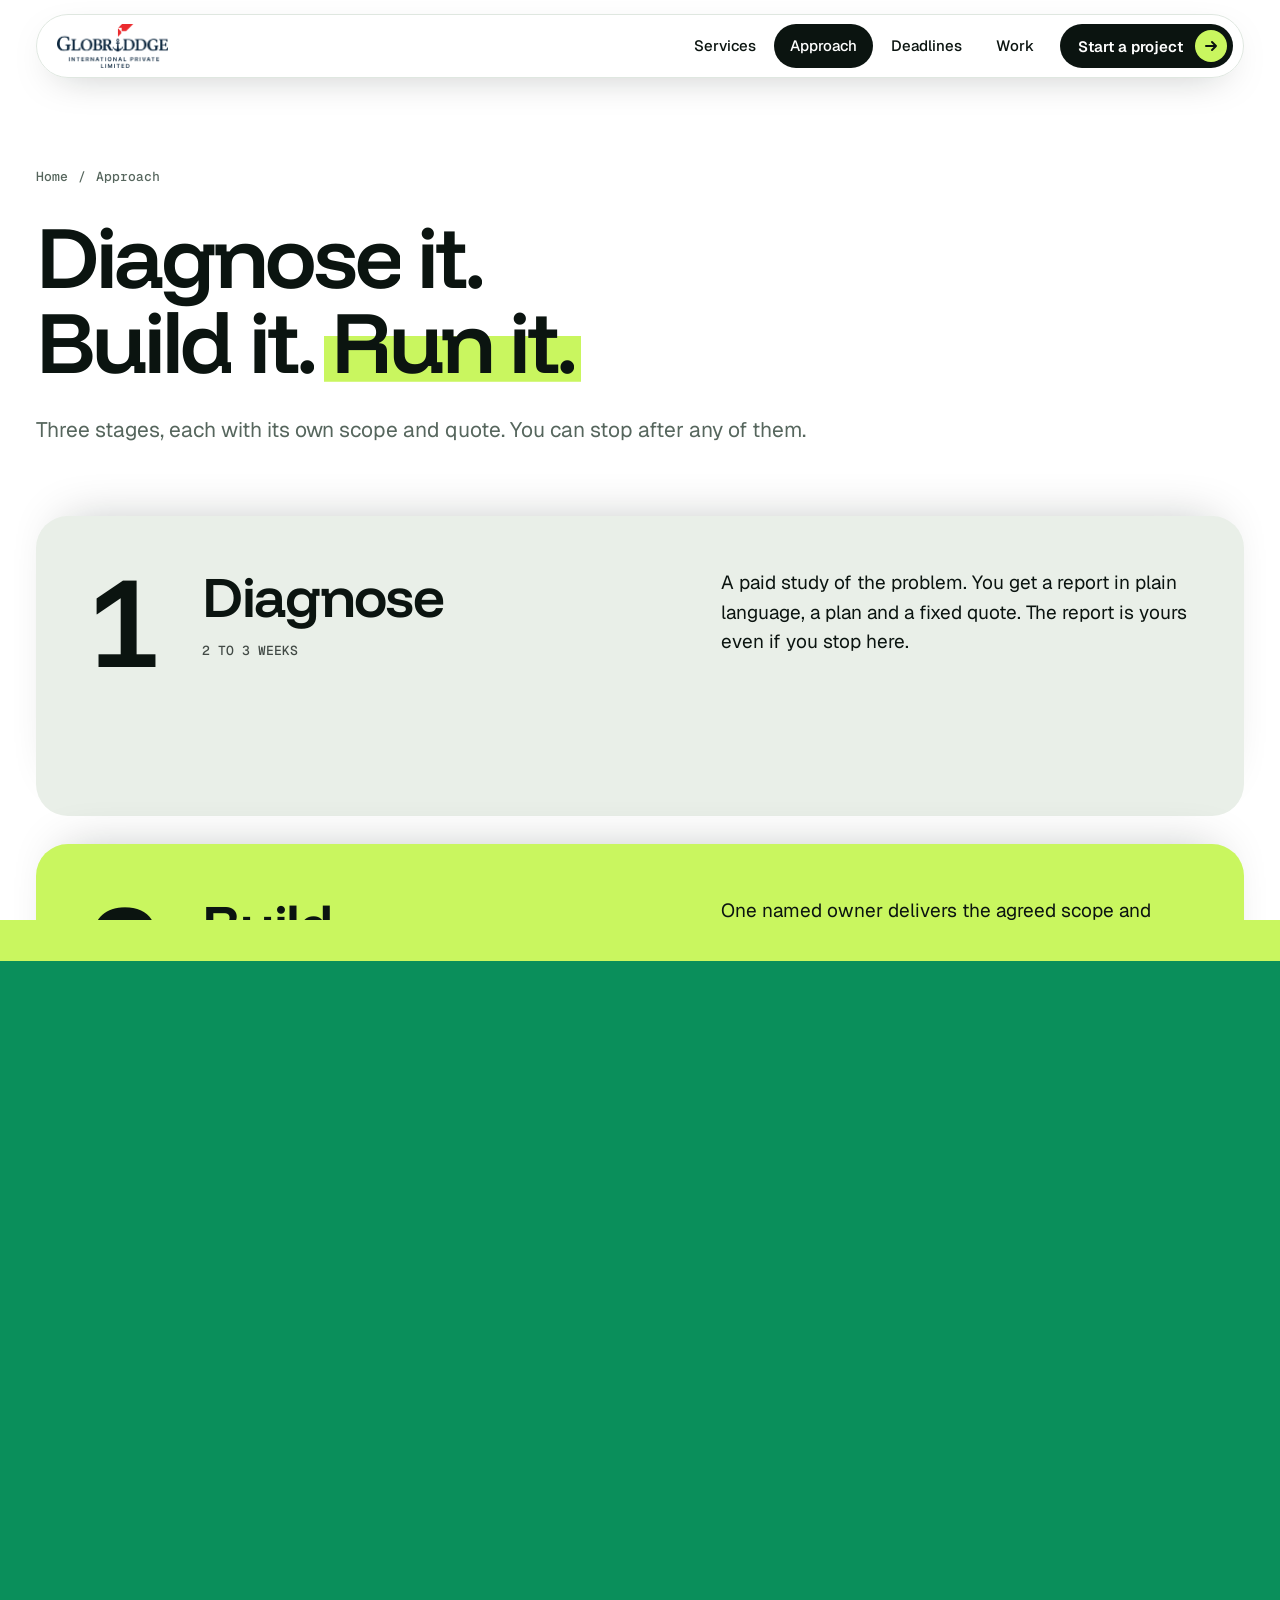
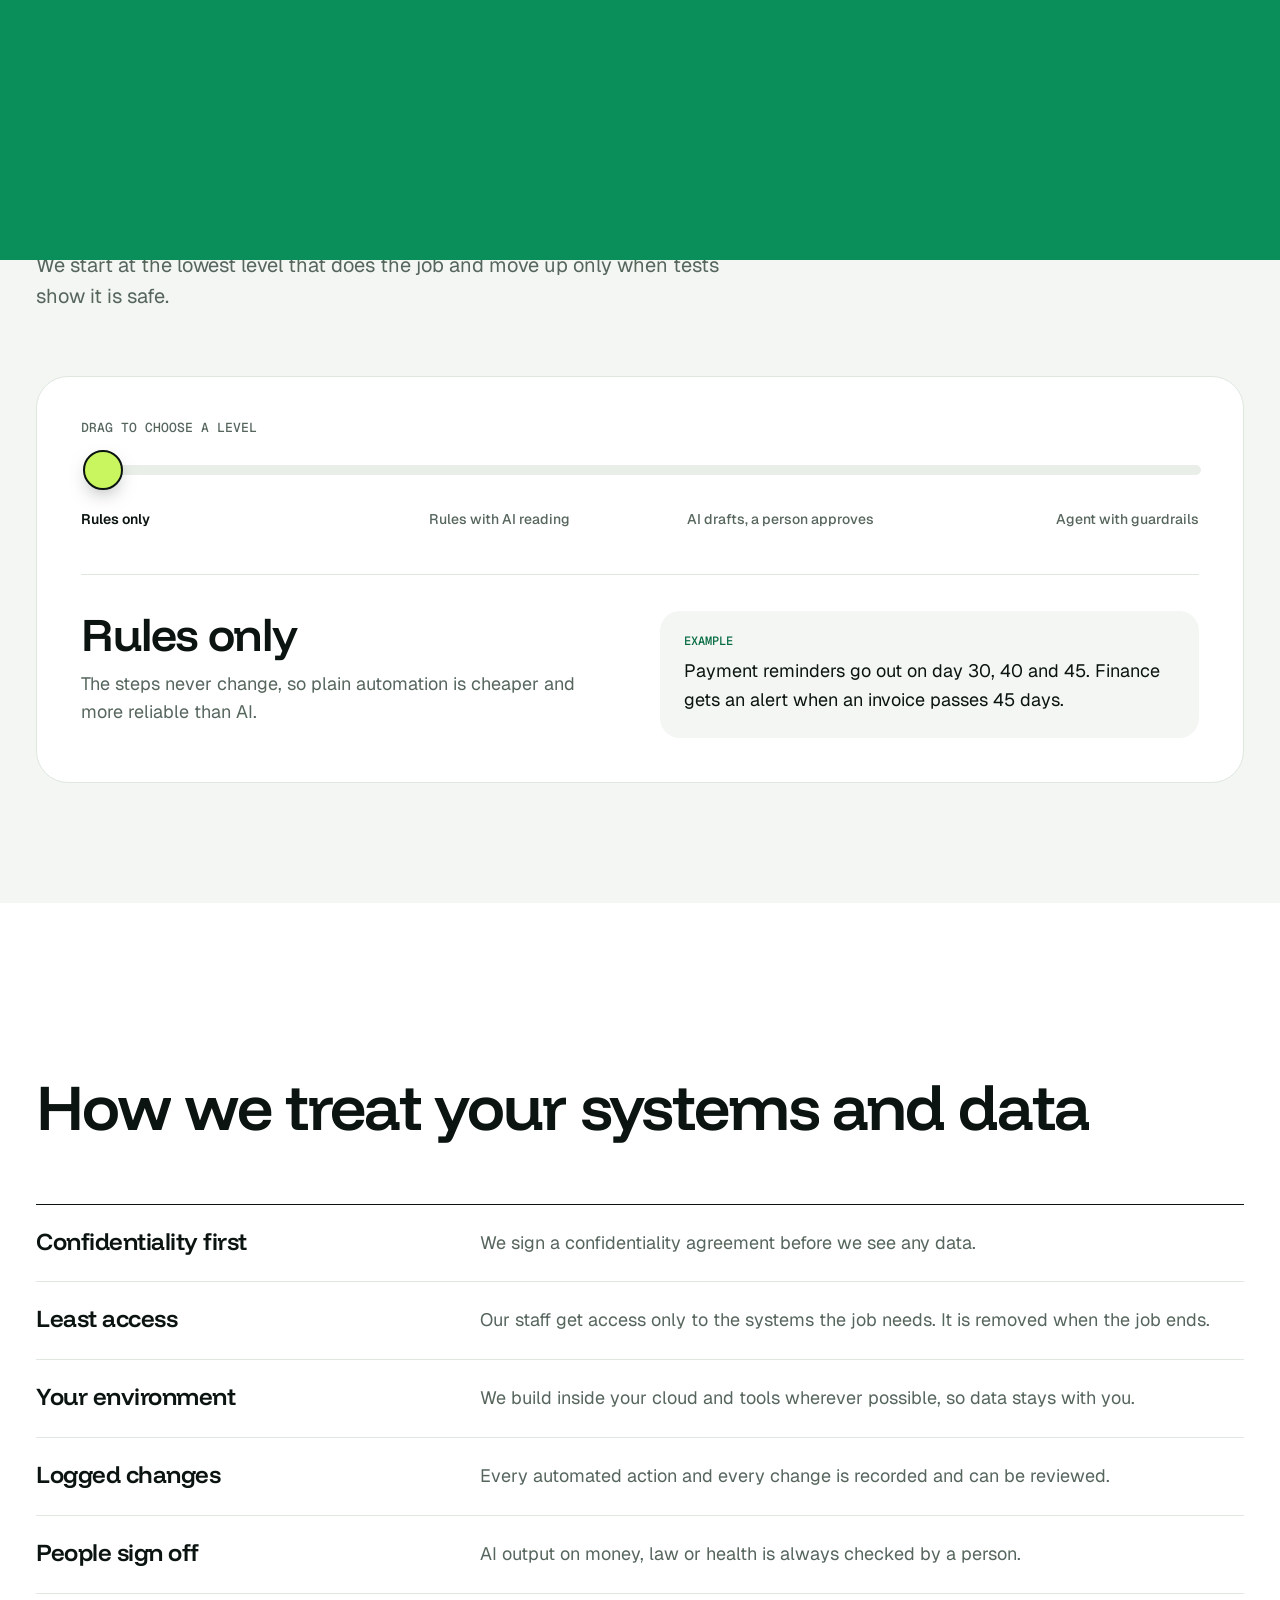
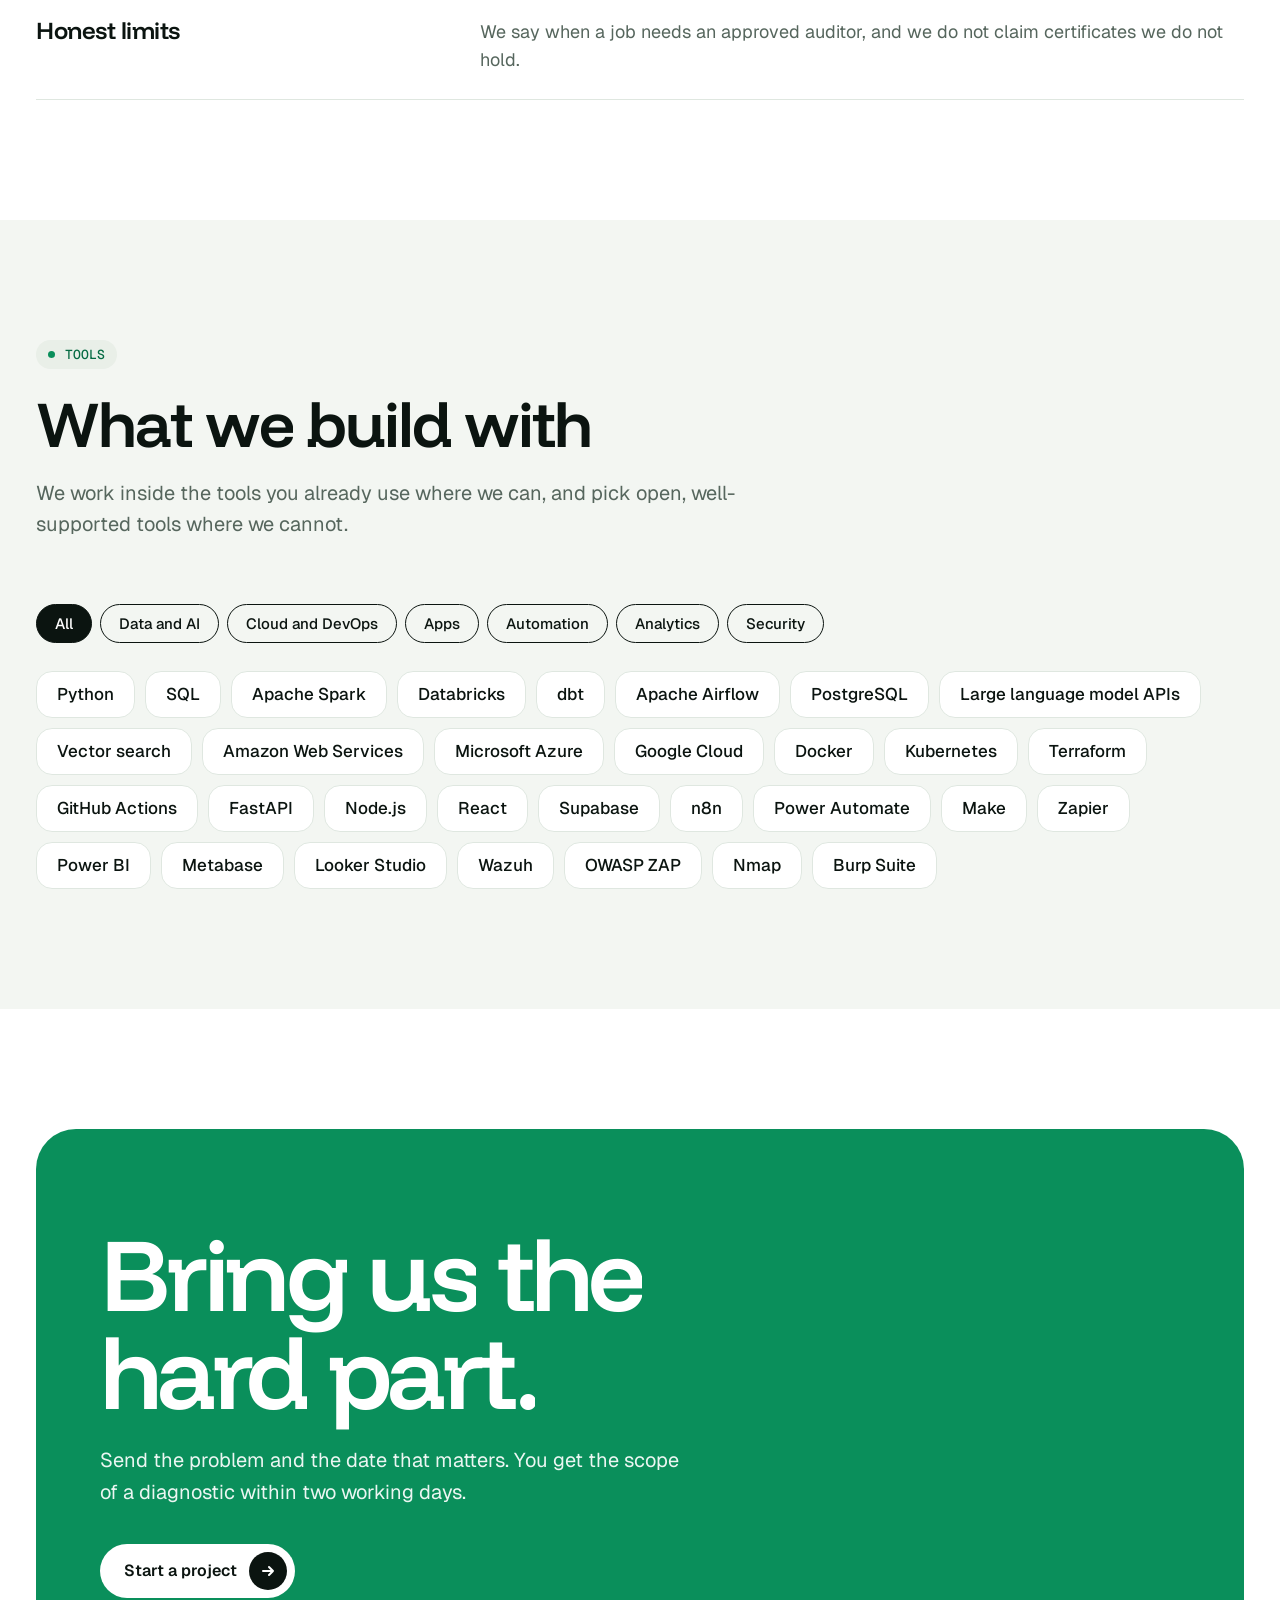
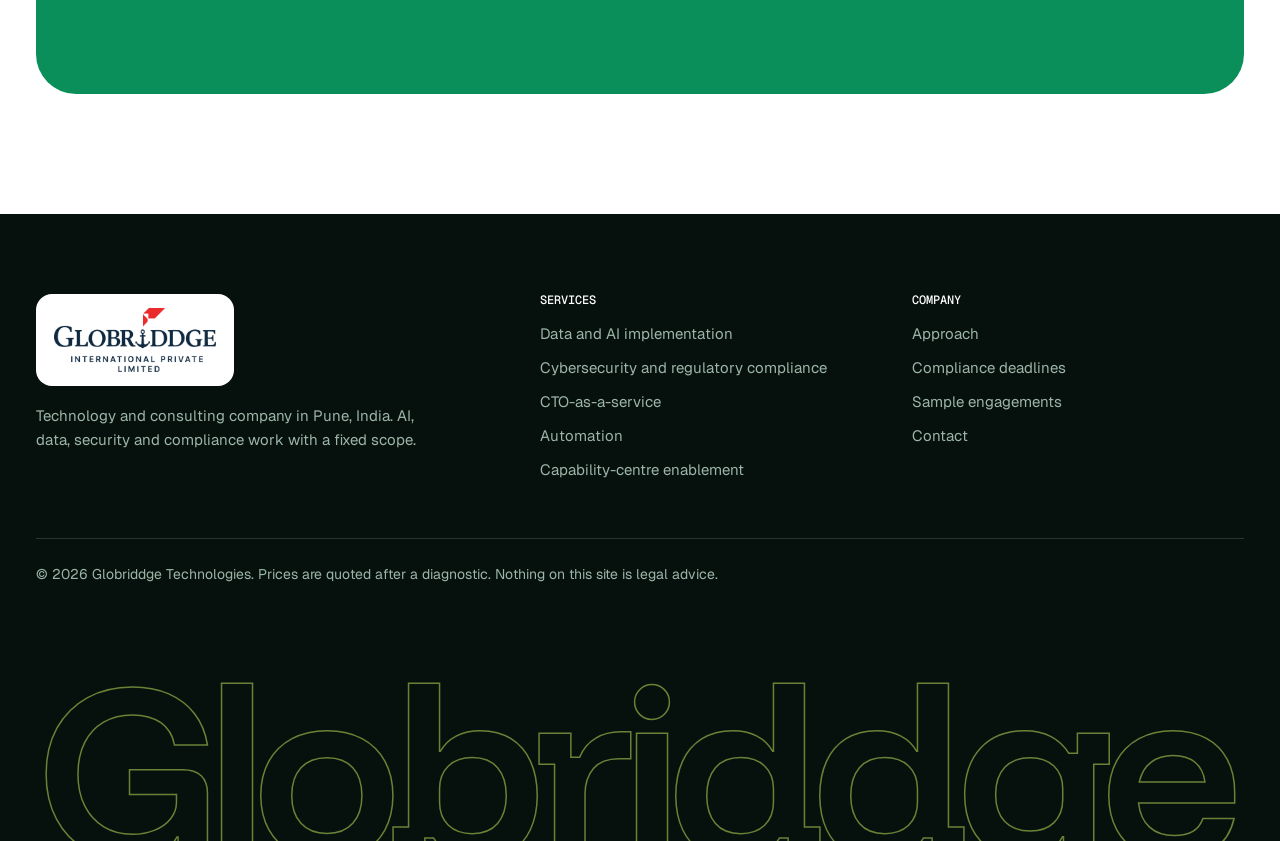
==== approach.html @ 0684bd6a "Add Globriddge website for GitHub Pages Co-Authored-By: Claude Fable 5.2 <noreply@anthropic.com> Cla" ====
<!doctype html>
<html lang="en-IN">
<head>
<meta charset="utf-8">
<meta name="viewport" content="width=device-width, initial-scale=1, viewport-fit=cover">
<title>How We Work: Diagnose, Build, Run | Globriddge</title>
<meta name="description" content="How Globriddge Technologies delivers: a paid diagnostic, a fixed-scope build and monthly running, with the right level of AI and clear rules for handling your data.">
<meta name="robots" content="index, follow, max-image-preview:large">
<link rel="canonical" href="https://globparth.github.io/glob_website/approach.html">
<meta name="theme-color" content="#FFFFFF">
<meta name="geo.region" content="IN-MH">
<meta name="geo.placename" content="Pune">
<meta property="og:type" content="website">
<meta property="og:site_name" content="Globriddge Technologies">
<meta property="og:locale" content="en_IN">
<meta property="og:title" content="How We Work: Diagnose, Build, Run | Globriddge">
<meta property="og:description" content="How Globriddge Technologies delivers: a paid diagnostic, a fixed-scope build and monthly running, with the right level of AI and clear rules for handling your data.">
<meta property="og:url" content="https://globparth.github.io/glob_website/approach.html">
<meta property="og:image" content="https://globparth.github.io/glob_website/og-image.png">
<meta property="og:image:width" content="1200">
<meta property="og:image:height" content="630">
<meta name="twitter:card" content="summary_large_image">
<meta name="twitter:title" content="How We Work: Diagnose, Build, Run | Globriddge">
<meta name="twitter:description" content="How Globriddge Technologies delivers: a paid diagnostic, a fixed-scope build and monthly running, with the right level of AI and clear rules for handling your data.">
<meta name="twitter:image" content="https://globparth.github.io/glob_website/og-image.png">
<link rel="icon" href="favicon.svg" type="image/svg+xml">
<link rel="icon" href="data:image/svg+xml,%3Csvg xmlns='http://www.w3.org/2000/svg' viewBox='0 0 40 40'%3E%3Crect width='40' height='40' rx='12' fill='%230B1410'/%3E%3Cpath d='M6 29 14 17 20 24 27 11 34 29' fill='none' stroke='%23C9F65F' stroke-width='3.2' stroke-linecap='round' stroke-linejoin='round'/%3E%3C/svg%3E">
<link rel="apple-touch-icon" href="logo.png">
<link rel="preconnect" href="https://fonts.googleapis.com">
<link rel="preconnect" href="https://fonts.gstatic.com" crossorigin>
<link rel="stylesheet" href="https://fonts.googleapis.com/css2?family=Funnel+Display:wght@400;500;600;700&family=Geist:wght@400;500;600&family=Geist+Mono:wght@500;600&display=swap">
<link rel="stylesheet" href="style.css">
<script>try{if(sessionStorage.getItem("gbT"))document.documentElement.className="arriving pre"}catch(e){}</script>
<script type="application/ld+json">{"@context": "https://schema.org", "@graph": [{"@type": ["ProfessionalService", "Organization"], "@id": "https://globparth.github.io/glob_website/#organization", "name": "Globriddge Technologies", "url": "https://globparth.github.io/glob_website/", "logo": {"@type": "ImageObject", "url": "https://globparth.github.io/glob_website/logo.png", "width": 512, "height": 512}, "image": "https://globparth.github.io/glob_website/og-image.png", "description": "Globriddge Technologies turns deadlines and backlogs into finished AI, data and security systems for mid-sized companies, regulated Indian institutions and global firms building in India.", "address": {"@type": "PostalAddress", "addressLocality": "Pune", "addressRegion": "Maharashtra", "addressCountry": "IN"}, "geo": {"@type": "GeoCoordinates", "latitude": 18.52, "longitude": 73.86}, "areaServed": [{"@type": "Country", "name": "India"}, {"@type": "Place", "name": "Worldwide"}], "hasOfferCatalog": {"@type": "OfferCatalog", "name": "Services", "itemListElement": [{"@type": "Offer", "itemOffered": {"@type": "Service", "name": "Data and AI implementation", "description": "AI assistants, data pipelines and dashboards taken from pilot to production, with tests that check every answer. Technology consulting from Pune, India.", "url": "https://globparth.github.io/glob_website/data-ai-implementation.html"}}, {"@type": "Offer", "itemOffered": {"@type": "Service", "name": "Cybersecurity and regulatory compliance", "description": "Readiness for India’s DPDP Rules, RBI cyber directions for urban co-operative banks and the SEBI cyber framework: gap reports, evidence packs and managed compliance.", "url": "https://globparth.github.io/glob_website/cybersecurity-compliance.html"}}, {"@type": "Offer", "itemOffered": {"@type": "Service", "name": "CTO-as-a-service", "description": "A senior technology leader by the month: architecture reviews, vendor and hiring decisions, cost control and technical due diligence for investors.", "url": "https://globparth.github.io/glob_website/cto-as-a-service.html"}}, {"@type": "Offer", "itemOffered": {"@type": "Service", "name": "Automation", "description": "Document, workflow and back-office automation with human approval steps. We measure hours before we start, so the saving is a number and not a guess.", "url": "https://globparth.github.io/glob_website/business-automation.html"}}, {"@type": "Offer", "itemOffered": {"@type": "Service", "name": "Capability-centre enablement", "description": "Set-up support, engineering pods and onboarding for companies building a Global Capability Centre (GCC) in India: cloud, security baseline and hiring.", "url": "https://globparth.github.io/glob_website/capability-centre-enablement.html"}}]}}, {"@type": "WebSite", "@id": "https://globparth.github.io/glob_website/#website", "url": "https://globparth.github.io/glob_website/", "name": "Globriddge Technologies", "publisher": {"@id": "https://globparth.github.io/glob_website/#organization"}, "inLanguage": "en-IN"}]}</script>
</head>
<body>
<a class="skip" href="#main">Skip to content</a><div class="curtain" aria-hidden="true"></div><header class="nav" id="nav"><div class="wrap"><div class="pill"><a class="logo" href="index.html" aria-label="Globriddge, home"><img src="brand-logo.png" alt="Globriddge International Private Limited" width="904" height="357"></a><button class="burger" id="burger" aria-expanded="false" aria-controls="menu" aria-label="Open menu"><svg viewBox="0 0 24 24" fill="none" stroke="currentColor" stroke-width="2" stroke-linecap="round"><path d="M4 8h16M4 16h16"/></svg></button><nav class="menu" id="menu" aria-label="Main"><a href="services.html">Services</a><a href="approach.html" aria-current="page">Approach</a><a href="deadlines.html">Deadlines</a><a href="work.html">Work</a><a class="btn " href="contact.html">Start a project<i><svg viewBox="0 0 16 16" fill="none" stroke="currentColor" stroke-width="2" stroke-linecap="round" stroke-linejoin="round" aria-hidden="true"><path d="M3 8h10M9 4l4 4-4 4"/></svg></i></a></nav></div></div></header><main id="main"><section class="phero"><div class="wrap"><nav class="crumb" aria-label="Breadcrumb"><a href="index.html">Home</a><span>/</span><span>Approach</span></nav><h1 data-words>Diagnose it. Build it. <span class="hl">Run it.</span></h1><p class="lede">Three stages, each with its own scope and quote. You can stop after any of them.</p></div></section><section class="sec" style="padding-top:0"><div class="wrap"><div class="stack">
<article class="scard" style="--i:0"><div class="n">1</div><div><h3>Diagnose</h3><span class="t">2 TO 3 WEEKS</span></div><p>A paid study of the problem. You get a report in plain language, a plan and a fixed quote. The report is yours even if you stop here.</p></article>
<article class="scard" style="--i:1"><div class="n">2</div><div><h3>Build</h3><span class="t">6 TO 12 WEEKS</span></div><p>One named owner delivers the agreed scope and sends a progress note every week. Any change is quoted before work starts.</p></article>
<article class="scard" style="--i:2"><div class="n">3</div><div><h3>Run</h3><span class="t">EVERY MONTH</span></div><p>We keep the system healthy, fix what breaks and report results each month, so the work does not decay after launch.</p></article></div></div></section><section class="sec soft"><div class="wrap"><div class="head"><span class="eye">THE RIGHT LEVEL</span><h2 class="h2" data-words>How much AI does the job need?</h2><p class="lede">We start at the lowest level that does the job and move up only when tests show it is safe.</p></div><div class="slider"><label for="lv" style="display:block;margin-bottom:22px">DRAG TO CHOOSE A LEVEL</label><input type="range" id="lv" min="0" max="3" step="1" value="0">
<div class="marks" id="marks"><button type="button">Rules only</button><button type="button">Rules with AI reading</button><button type="button">AI drafts, a person approves</button><button type="button">Agent with guardrails</button></div>
<div class="lvout" aria-live="polite"><div id="lv-a"><h3 id="lv-h">Rules only</h3><p id="lv-p">The steps never change, so plain automation is cheaper and more reliable than AI.</p></div><div class="ex" id="lv-b"><span class="lab">EXAMPLE</span><p id="lv-e">Payment reminders go out on day 30, 40 and 45. Finance gets an alert when an invoice passes 45 days.</p></div></div></div></div></section><section class="sec"><div class="wrap"><div class="head"><span class="eye">TRUST</span><h2 class="h2" data-words>How we treat your systems and data</h2></div><div class="tbl"><div class="tr2"><h3>Confidentiality first</h3><p>We sign a confidentiality agreement before we see any data.</p></div><div class="tr2"><h3>Least access</h3><p>Our staff get access only to the systems the job needs. It is removed when the job ends.</p></div><div class="tr2"><h3>Your environment</h3><p>We build inside your cloud and tools wherever possible, so data stays with you.</p></div><div class="tr2"><h3>Logged changes</h3><p>Every automated action and every change is recorded and can be reviewed.</p></div><div class="tr2"><h3>People sign off</h3><p>AI output on money, law or health is always checked by a person.</p></div><div class="tr2"><h3>Honest limits</h3><p>We say when a job needs an approved auditor, and we do not claim certificates we do not hold.</p></div></div></div></section><section class="sec soft"><div class="wrap"><div class="head"><span class="eye">TOOLS</span><h2 class="h2" data-words>What we build with</h2><p class="lede">We work inside the tools you already use where we can, and pick open, well-supported tools where we cannot.</p></div><div class="filters" id="filters"><button class="fb" type="button" data-f="all" aria-pressed="true">All</button><button class="fb" type="button" data-f="Data and AI" aria-pressed="false">Data and AI</button><button class="fb" type="button" data-f="Cloud and DevOps" aria-pressed="false">Cloud and DevOps</button><button class="fb" type="button" data-f="Apps" aria-pressed="false">Apps</button><button class="fb" type="button" data-f="Automation" aria-pressed="false">Automation</button><button class="fb" type="button" data-f="Analytics" aria-pressed="false">Analytics</button><button class="fb" type="button" data-f="Security" aria-pressed="false">Security</button></div><div class="tools" id="tools"></div></div></section><section class="sec"><div class="wrap"><div class="cpanel"><div class="rings" aria-hidden="true"><i></i><i></i><i></i></div><h2 data-words>Bring us the hard part.</h2><p>Send the problem and the date that matters. You get the scope of a diagnostic within two working days.</p><div class="cta"><a class="btn lt" href="contact.html">Start a project<i><svg viewBox="0 0 16 16" fill="none" stroke="currentColor" stroke-width="2" stroke-linecap="round" stroke-linejoin="round" aria-hidden="true"><path d="M3 8h10M9 4l4 4-4 4"/></svg></i></a></div></div></div></section></main><footer><div class="wrap"><div class="fg"><div><a class="logo chip" href="index.html"><img src="brand-logo.png" alt="Globriddge International Private Limited" width="904" height="357"></a><p style="margin-top:18px;max-width:38ch">Technology and consulting company in Pune, India. AI, data, security and compliance work with a fixed scope.</p></div><div><h4>SERVICES</h4><ul><li><a href="data-ai-implementation.html">Data and AI implementation</a></li><li><a href="cybersecurity-compliance.html">Cybersecurity and regulatory compliance</a></li><li><a href="cto-as-a-service.html">CTO-as-a-service</a></li><li><a href="business-automation.html">Automation</a></li><li><a href="capability-centre-enablement.html">Capability-centre enablement</a></li></ul></div><div><h4>COMPANY</h4><ul><li><a href="approach.html">Approach</a></li><li><a href="deadlines.html">Compliance deadlines</a></li><li><a href="work.html">Sample engagements</a></li><li><a href="contact.html">Contact</a></li></ul></div></div><div class="legal"><p>© <span class="yr">2026</span> Globriddge Technologies. Prices are quoted after a diagnostic. Nothing on this site is legal advice.</p></div><div class="mark" aria-hidden="true">Globriddge</div></div></footer>
<script src="main.js"></script>
</body>
</html>
---- style.css ----
/* Globriddge Technologies. Concept: a bright, quiet page with one dark window onto the Earth. White ground, near-black type, one emerald, and a lime highlighter used like a marker pen. */
:root{
  --bg:#FFFFFF; --soft:#F3F6F2; --soft2:#E9EFE8; --ink:#0B1410; --muted:#56665D; --line:#DFE7E0;
  --acc:#0A8F5B; --acc-d:#066B43; --hi:#C9F65F; --dark:#06110D; --dark-ink:#EAF5EE; --dark-muted:#9DB5A8; --flag:#B45309;
  --display:'Funnel Display','Helvetica Neue',Arial,sans-serif;
  --body:'Geist','Helvetica Neue',Arial,sans-serif;
  --mono:'Geist Mono',ui-monospace,Menlo,Consolas,monospace;
  color-scheme:light;
}
*{box-sizing:border-box}
html{scroll-behavior:smooth;scroll-padding-top:110px;background:var(--bg)}
body{margin:0;background:var(--bg);color:var(--ink);font:17px/1.6 var(--body);-webkit-font-smoothing:antialiased;overflow-x:hidden}
h1,h2,h3,h4{margin:0;font-family:var(--display);font-weight:600;letter-spacing:-.03em;line-height:1.02;text-wrap:balance}
p{margin:0}
a{color:inherit}
button{font:inherit;color:inherit}
[hidden]{display:none!important}
::selection{background:var(--hi);color:var(--ink)}
:focus-visible{outline:2.5px solid var(--acc);outline-offset:3px;border-radius:8px}
.wrap{max-width:1240px;margin:0 auto;padding-left:max(16px,env(safe-area-inset-left,0px));padding-right:max(16px,env(safe-area-inset-right,0px))}
.sec{padding-block:120px}
.sec.soft{background:var(--soft)}
.h2{font-size:clamp(34px,5vw,68px)}
.lede{font-size:20px;color:var(--muted);max-width:56ch;line-height:1.55}
.head{display:grid;gap:22px;margin-bottom:64px;justify-items:start}
.head.split{grid-template-columns:1.2fr .8fr;align-items:end;gap:48px}
.eye{display:inline-flex;align-items:center;gap:10px;font:500 13px/1 var(--mono);color:var(--acc-d);padding:8px 12px;border-radius:999px;background:var(--soft2)}
.eye::before{content:"";width:7px;height:7px;border-radius:50%;background:var(--acc)}
.hl{background:linear-gradient(var(--hi),var(--hi)) no-repeat 0 78%/100% 42%;padding-inline:.08em;margin-inline:-.08em}
.skip{position:absolute;left:-999px;top:8px;background:var(--ink);color:#fff;padding:10px 14px;border-radius:8px;z-index:400}
.skip:focus{left:16px}

/* buttons */
.btn{position:relative;display:inline-flex;align-items:center;gap:12px;padding:8px 8px 8px 24px;border-radius:999px;font:600 16px/1 var(--body);text-decoration:none;border:0;cursor:pointer;background:var(--ink);color:#fff;overflow:hidden;isolation:isolate;transition:transform .3s cubic-bezier(.2,.8,.2,1)}
.btn::before{content:"";position:absolute;inset:0;background:var(--acc);border-radius:inherit;transform:translateY(101%);transition:transform .45s cubic-bezier(.2,.8,.2,1);z-index:-1}
.btn:hover::before{transform:none}
.btn i{width:38px;height:38px;border-radius:50%;background:var(--hi);color:var(--ink);display:grid;place-items:center;flex:none;transition:transform .45s cubic-bezier(.2,.8,.2,1)}
.btn:hover i{transform:rotate(-45deg)}
.btn i svg{width:16px;height:16px}
.btn.alt{background:transparent;color:var(--ink);box-shadow:inset 0 0 0 1.5px var(--ink);padding:19px 24px}
.btn.alt:hover{color:#fff}.btn.alt::before{background:var(--ink)}
.btn.lt{background:#fff;color:var(--ink)}.btn.lt::before{background:var(--hi)}.btn.lt i{background:var(--ink);color:#fff}

/* nav: floating pill */
.nav{position:fixed;left:0;right:0;top:calc(14px + env(safe-area-inset-top,0px));z-index:200;transition:transform .45s cubic-bezier(.2,.8,.2,1);pointer-events:none}
.nav.hide{transform:translateY(-140%)}
.nav .pill{pointer-events:auto;display:flex;align-items:center;justify-content:space-between;gap:16px;height:64px;padding:0 10px 0 20px;border-radius:999px;background:rgba(255,255,255,.82);backdrop-filter:blur(18px) saturate(1.4);-webkit-backdrop-filter:blur(18px) saturate(1.4);border:1px solid var(--line);box-shadow:0 12px 40px -20px rgba(11,20,16,.35)}
.logo{display:flex;align-items:center;gap:10px;text-decoration:none;font:600 20px/1 var(--display);letter-spacing:-.02em}
.logo svg{width:32px;height:32px;flex:none}
.logo img{height:44px;width:auto;display:block}
.logo.chip{display:inline-flex;background:#fff;border-radius:16px;padding:14px 18px}.logo.chip img{height:64px}
@media (max-width:780px){.logo img{height:38px}}
.menu{display:flex;align-items:center;gap:2px;font-size:15px;font-weight:500}
.menu a:not(.btn){text-decoration:none;padding:10px 16px;border-radius:999px;transition:background .2s}
.menu a:not(.btn):hover{background:var(--soft2)}
.menu a[aria-current="page"]{background:var(--ink);color:#fff}
.menu .btn{margin-left:8px;padding:6px 6px 6px 18px;font-size:15px}.menu .btn i{width:32px;height:32px}
.burger{display:none;background:var(--ink);color:#fff;border:0;border-radius:50%;width:44px;height:44px;cursor:pointer}
.burger svg{width:20px;height:20px}

/* hero */
.hero{padding-block:150px 40px}
.hero h1{font-size:clamp(44px,8.2vw,124px);letter-spacing:-.045em;line-height:.96;max-width:12ch}
.hero-row{display:grid;grid-template-columns:1.1fr .9fr;gap:48px;align-items:end;margin-top:40px}
.hero-row .cta{justify-self:end}
.cta{display:flex;flex-wrap:wrap;gap:12px;align-items:center}
.stage{position:relative;margin-top:56px;border-radius:36px;background:radial-gradient(circle at 78% 40%,#0E2A20,var(--dark) 60%);color:var(--dark-ink);overflow:hidden;display:grid;grid-template-columns:.8fr 1.2fr;min-height:600px;isolation:isolate}
#stars{position:absolute;inset:0;width:100%;height:100%;z-index:-1}
.stage-info{padding:44px;display:flex;flex-direction:column;justify-content:space-between;gap:36px;min-width:0}
.coord{font:500 13px/1 var(--mono);color:var(--dark-muted);display:inline-flex;align-items:center;gap:10px}
.coord i{width:8px;height:8px;border-radius:50%;background:var(--hi);animation:beacon 2.2s ease-out infinite}
@keyframes beacon{0%{box-shadow:0 0 0 0 rgba(201,246,95,.7)}100%{box-shadow:0 0 0 14px transparent}}
.count b{display:block;font:600 clamp(72px,9vw,128px)/.9 var(--display);letter-spacing:-.05em;color:var(--hi);font-variant-numeric:tabular-nums}
.count span{font:500 13px/1.4 var(--mono);color:var(--dark-muted);display:block;margin-top:10px}
.count p{font:600 22px/1.2 var(--display);margin-top:16px;letter-spacing:-.02em}
.count a{display:inline-block;margin-top:14px;font-size:15px;color:var(--hi)}
.stage-info .base{font:600 clamp(30px,3.4vw,46px)/1.05 var(--display);letter-spacing:-.03em;color:var(--dark-ink);max-width:12ch}
.facts{list-style:none;margin:0;padding:0;display:grid;gap:10px;font-size:15px;color:var(--dark-muted)}
.facts li{display:flex;gap:10px;align-items:center}
.facts li::before{content:"";width:16px;height:1.5px;background:var(--hi)}
.globe-box{position:relative;aspect-ratio:1;width:100%;max-width:640px;margin:auto;min-width:0}
.globe-box canvas{width:100%;height:100%;display:block}
.gl-tag{position:absolute;font:500 12px/1.3 var(--mono);color:var(--dark-muted);padding:8px 11px;border:1px solid rgba(255,255,255,.18);border-radius:10px;background:rgba(6,17,13,.7);backdrop-filter:blur(8px)}
.gl-tag b{display:block;color:var(--hi);font-weight:500}
.gl-tag.t1{left:2%;bottom:8%}.gl-tag.t2{right:4%;top:6%}.gl-tag.t3{right:4%;bottom:4%;color:var(--hi)}

/* ticker */
.tick{overflow:hidden;padding-block:56px 0}
.tick .tr{display:flex;width:max-content;gap:40px;animation:tick 38s linear infinite}
.tick .tr.rev{animation-direction:reverse;animation-duration:46s;margin-top:6px}
.tick span{font:600 clamp(48px,7.4vw,112px)/1.05 var(--display);letter-spacing:-.04em;white-space:nowrap;display:inline-flex;align-items:center;gap:40px}
.tick span::after{content:"";width:.28em;height:.28em;border-radius:50%;background:var(--acc)}
.tick .tr.rev span{color:transparent;-webkit-text-stroke:1.5px var(--ink)}
.tick .tr.rev span::after{background:var(--hi);box-shadow:0 0 0 1.5px var(--ink)}
@keyframes tick{to{transform:translateX(-50%)}}

/* service rows */
.rows{border-top:1.5px solid var(--ink)}
.row{position:relative;display:grid;grid-template-columns:1.1fr 1fr 64px;gap:32px;align-items:center;padding:34px 24px;border-bottom:1.5px solid var(--ink);text-decoration:none;isolation:isolate;transition:color .35s,padding .45s cubic-bezier(.2,.8,.2,1)}
.row::before{content:"";position:absolute;inset:0;background:var(--acc);transform:scaleY(0);transform-origin:bottom;transition:transform .5s cubic-bezier(.2,.8,.2,1);z-index:-1}
.row:hover{color:#fff;padding-inline:40px}
.row:hover::before{transform:none}
.row h3{font-size:clamp(28px,3.8vw,52px)}
.row p{color:var(--muted);font-size:17px;transition:color .35s}
.row:hover p{color:rgba(255,255,255,.88)}
.row .ar{width:64px;height:64px;border-radius:50%;border:1.5px solid currentColor;display:grid;place-items:center;transition:transform .5s cubic-bezier(.2,.8,.2,1),background .35s,color .35s}
.row .ar svg{width:22px;height:22px}
.row:hover .ar{transform:rotate(-45deg);background:var(--hi);color:var(--ink);border-color:var(--hi)}
.row .tag{display:inline-block;font:500 12px/1 var(--mono);padding:6px 10px;border-radius:999px;background:var(--hi);color:var(--ink);margin-bottom:12px}
.row > *{min-width:0}

/* stat bars */
.bars{display:grid;gap:0;border-top:1px solid var(--line)}
.bar{display:grid;grid-template-columns:220px 1fr;gap:40px;align-items:center;padding:34px 0;border-bottom:1px solid var(--line)}
.bar b{font:600 clamp(60px,8vw,112px)/.9 var(--display);letter-spacing:-.05em;font-variant-numeric:tabular-nums}
.bar p{font-size:19px;max-width:48ch}
.track{height:14px;border-radius:999px;background:var(--soft2);margin-top:18px;overflow:hidden}
.track i{display:block;height:100%;width:var(--w);border-radius:inherit;background:var(--acc);transform-origin:left;transition:transform 1.6s cubic-bezier(.16,.84,.24,1)}
.bar:nth-child(2) .track i{background:var(--ink)}.bar:nth-child(3) .track i{background:var(--hi);box-shadow:inset 0 0 0 1.5px var(--ink)}
.anim .bar:not(.in) .track i{transform:scaleX(0)}
.src{font:500 13px/1.5 var(--mono);color:var(--muted);margin-top:22px}

/* stacking process cards */
.stack{display:grid;gap:28px}
.scard{position:sticky;top:calc(110px + var(--i)*26px);border-radius:32px;padding:52px;display:grid;grid-template-columns:auto 1fr 1fr;gap:48px;align-items:start;min-height:300px;box-shadow:0 -20px 50px -30px rgba(11,20,16,.3)}
.scard:nth-child(1){background:var(--soft2)}.scard:nth-child(2){background:var(--hi)}.scard:nth-child(3){background:var(--ink);color:#fff}
.scard .n{font:600 clamp(80px,10vw,150px)/.8 var(--display);letter-spacing:-.06em}
.scard h3{font-size:clamp(34px,4.4vw,60px)}
.scard .t{font:500 13px/1 var(--mono);display:block;margin-top:18px;opacity:.75}
.scard p{font-size:19px;line-height:1.55}
.scard > *{min-width:0}

/* deadline timeline */
.tl{position:relative;height:120px;margin-bottom:8px}
.tl .base{position:absolute;left:0;right:0;top:60px;height:2px;background:var(--line)}
.tl .done{position:absolute;left:0;top:60px;height:2px;background:var(--acc);width:var(--now,0%);transition:width 1.8s cubic-bezier(.16,.84,.24,1)}
.anim .tl:not(.in) .done{width:0}
.tl .pt{position:absolute;top:52px;width:18px;height:18px;margin-left:-9px;border-radius:50%;background:#fff;border:2.5px solid var(--acc);font-style:normal}
.tl .pt.fut{border-color:var(--ink);background:var(--hi)}
.tl .pt span{position:absolute;top:28px;left:50%;transform:translateX(-50%);white-space:nowrap;font:500 12px/1 var(--mono);color:var(--muted)}
.tl .pt.first span{transform:translateX(-15%)}.tl .pt.last span{transform:translateX(-85%)}
.tl .now{position:absolute;top:8px;left:var(--now,0%);width:2px;height:54px;background:var(--ink);margin-left:-1px}
.tl .now em{position:absolute;top:-4px;left:50%;transform:translateX(-50%);background:var(--ink);color:#fff;font:500 12px/1 var(--mono);padding:6px 10px;border-radius:999px;font-style:normal;white-space:nowrap}
.dgrid{display:grid;grid-template-columns:repeat(4,1fr);gap:0;border-top:1.5px solid var(--ink)}
.dcard{padding:28px 24px 28px 0;min-width:0;display:flex;flex-direction:column;gap:12px;align-items:flex-start}
.dcard + .dcard{padding-left:24px;border-left:1px solid var(--line)}
.dcard time{font:500 13px/1 var(--mono);color:var(--muted)}
.st{font:500 12px/1 var(--mono);padding:7px 11px;border-radius:999px;background:var(--soft2);color:var(--acc-d)}
.st.up{background:var(--ink);color:var(--hi)}
.dcard h3{font-size:24px;letter-spacing:-.02em;line-height:1.1}
.dcard p{font-size:15px;color:var(--muted)}
.fine{font-size:14px;color:var(--muted);margin-top:26px;max-width:76ch}

/* reviews rail */
.rail{display:flex;gap:20px;overflow-x:auto;scroll-snap-type:x mandatory;padding-bottom:18px;cursor:grab;scrollbar-width:thin}
.rail.drag{cursor:grabbing;scroll-snap-type:none}
.q{margin:0;flex:0 0 min(460px,84vw);scroll-snap-align:start;background:#fff;border:1px solid var(--line);border-radius:28px;padding:34px;display:flex;flex-direction:column;gap:24px;user-select:none}
.q blockquote{margin:0;font:500 24px/1.3 var(--display);letter-spacing:-.02em}
.q figcaption{display:flex;align-items:center;gap:14px;margin-top:auto}
.av{width:46px;height:46px;border-radius:50%;background:var(--ink);color:var(--hi);display:grid;place-items:center;font:600 14px/1 var(--display);flex:none}
.q b{display:block;font-size:16px;font-weight:600}
.q small{display:block;color:var(--muted);font-size:14px}
.demo{display:inline-block;padding:7px 11px;border-radius:8px;background:var(--flag);color:#fff;font:600 12px/1 var(--mono)}

/* cta panel */
.cpanel{position:relative;border-radius:40px;background:var(--acc);color:#fff;padding:96px 64px;overflow:hidden;isolation:isolate}
.cpanel h2{font-size:clamp(44px,8vw,120px);letter-spacing:-.045em;line-height:.95;max-width:11ch}
.cpanel p{font-size:20px;max-width:46ch;margin-top:24px;opacity:.92}
.cpanel .cta{margin-top:36px}
.rings{position:absolute;right:-180px;top:50%;width:720px;height:720px;margin-top:-360px;z-index:-1}
.rings i{position:absolute;inset:0;border-radius:50%;border:1.5px solid rgba(255,255,255,.35);animation:ring 6s linear infinite;opacity:0}
.rings i:nth-child(2){animation-delay:2s}.rings i:nth-child(3){animation-delay:4s}
@keyframes ring{0%{transform:scale(.25);opacity:0}20%{opacity:1}100%{transform:scale(1);opacity:0}}

/* inner pages */
.phero{padding-block:170px 70px}
.crumb{font:500 13px/1 var(--mono);color:var(--muted);display:flex;gap:10px;flex-wrap:wrap;margin-bottom:30px}
.crumb a{text-decoration:none}.crumb a:hover{color:var(--acc-d)}
.phero h1{font-size:clamp(40px,6.8vw,100px);letter-spacing:-.045em;line-height:.98;max-width:15ch}
.phero .lede{margin-top:30px;font-size:21px}
.phero .cta{margin-top:34px}
.lay{display:grid;grid-template-columns:320px 1fr;gap:64px;align-items:start}
.side{position:sticky;top:110px;background:var(--ink);color:#fff;border-radius:28px;padding:30px;display:grid;gap:18px}
.side h2{font-size:26px;letter-spacing:-.02em;line-height:1.1}
.side ul{list-style:none;margin:0;padding:0;display:grid;gap:2px;font-size:15px}
.side li a{display:block;padding:9px 12px;border-radius:10px;text-decoration:none;color:var(--dark-muted);transition:background .2s,color .2s}
.side li a:hover{background:rgba(255,255,255,.1);color:#fff}
.blocks{display:grid;gap:88px;min-width:0}
.blocks h2{font-size:clamp(30px,3.8vw,48px);margin-bottom:28px}
.check{list-style:none;margin:0;padding:0;border-top:1.5px solid var(--ink)}
.check li{display:grid;grid-template-columns:44px 1fr;gap:8px;align-items:center;padding:20px 0;border-bottom:1px solid var(--line);font-size:19px}
.check li::before{content:"";width:26px;height:26px;border-radius:50%;background:var(--hi) url("data:image/svg+xml,%3Csvg xmlns='http://www.w3.org/2000/svg' viewBox='0 0 20 20' fill='none' stroke='%230B1410' stroke-width='2.2' stroke-linecap='round' stroke-linejoin='round'%3E%3Cpath d='M5.5 10.5l3 3 6-7'/%3E%3C/svg%3E") center/16px no-repeat}
.steps{display:grid;gap:0;border-left:2px solid var(--ink);margin-left:8px}
.sstep{position:relative;padding:0 0 38px 34px}
.sstep:last-child{padding-bottom:0}
.sstep::before{content:"";position:absolute;left:-10px;top:4px;width:18px;height:18px;border-radius:50%;background:var(--hi);border:2px solid var(--ink)}
.sstep .t{font:500 13px/1 var(--mono);color:var(--acc-d)}
.sstep h3{font-size:28px;margin:10px 0 8px;letter-spacing:-.02em}
.sstep p{color:var(--muted);max-width:56ch}
.case{position:relative;border:1.5px dashed var(--ink);border-radius:28px;padding:36px;display:grid;gap:18px;background:#fff;min-width:0}
.case .stamp{position:absolute;right:22px;top:22px;font:600 12px/1 var(--mono);color:var(--flag);border:1.5px solid var(--flag);padding:6px 9px;border-radius:6px;transform:rotate(6deg)}
.case .lab{font:500 12px/1 var(--mono);color:var(--acc-d);display:block;margin-bottom:8px}
.case h3{font-size:28px;letter-spacing:-.02em;line-height:1.08;max-width:18ch;padding-right:70px}
.case p{color:var(--muted)}
.case .res{background:var(--soft);border-radius:16px;padding:18px}
.case .res p{color:var(--ink)}
.cases{display:grid;grid-template-columns:1fr 1fr;gap:24px}

/* approach: slider + table + chips */
.slider{background:#fff;border:1px solid var(--line);border-radius:32px;padding:44px}
.slider input[type=range]{width:100%;appearance:none;-webkit-appearance:none;height:10px;border-radius:999px;background:linear-gradient(90deg,var(--acc) var(--p,0%),var(--soft2) var(--p,0%));outline-offset:8px;padding:0;border:0}
.slider input[type=range]::-webkit-slider-thumb{-webkit-appearance:none;width:40px;height:40px;border-radius:50%;background:var(--hi);border:2.5px solid var(--ink);cursor:grab;box-shadow:0 8px 20px -8px rgba(11,20,16,.5)}
.slider input[type=range]::-moz-range-thumb{width:36px;height:36px;border-radius:50%;background:var(--hi);border:2.5px solid var(--ink);cursor:grab}
.marks{display:grid;grid-template-columns:repeat(4,1fr);margin-top:20px;gap:8px}
.marks button{background:none;border:0;cursor:pointer;font:500 14px/1.3 var(--body);color:var(--muted);text-align:left;padding:6px 0}
.marks button:nth-child(2){text-align:center}.marks button:nth-child(3){text-align:center}.marks button:last-child{text-align:right}
.marks button[aria-pressed="true"]{color:var(--ink);font-weight:600}
.lvout{display:grid;grid-template-columns:1fr 1fr;gap:40px;margin-top:40px;padding-top:36px;border-top:1px solid var(--line)}
.lvout h3{font-size:clamp(30px,3.6vw,46px);margin-bottom:12px}
.lvout p{color:var(--muted);font-size:18px}
.lvout .ex{background:var(--soft);border-radius:20px;padding:24px}
.lvout .ex p{color:var(--ink)}
.lvout .lab{font:500 12px/1 var(--mono);color:var(--acc-d);display:block;margin-bottom:10px}
.swap{animation:swap .5s cubic-bezier(.2,.8,.2,1) both}
@keyframes swap{from{opacity:0;transform:translateY(14px)}to{opacity:1;transform:none}}
.tbl{border-top:1.5px solid var(--ink)}
.tr2{display:grid;grid-template-columns:.7fr 1.3fr;gap:32px;padding:24px 0;border-bottom:1px solid var(--line)}
.tr2 h3{font-size:24px;letter-spacing:-.02em}
.tr2 p{color:var(--muted);font-size:18px}
.filters{display:flex;flex-wrap:wrap;gap:8px;margin-bottom:28px}
.fb{padding:11px 18px;border-radius:999px;border:1.5px solid var(--ink);background:none;font:500 15px/1 var(--body);cursor:pointer;transition:background .2s,color .2s}
.fb:hover{background:var(--soft2)}
.fb[aria-pressed="true"]{background:var(--ink);color:#fff}
.tools{display:flex;flex-wrap:wrap;gap:10px}
.tool{padding:14px 20px;border-radius:16px;background:#fff;border:1px solid var(--line);font:500 17px/1 var(--body);animation:swap .4s cubic-bezier(.2,.8,.2,1) both;transition:transform .25s,background .25s}
.tool:hover{transform:translateY(-4px) rotate(-1.5deg);background:var(--hi)}

/* faq + contact */
.faq{display:grid;grid-template-columns:.8fr 1.2fr;gap:64px;align-items:start}
details{border-top:1.5px solid var(--ink);padding-block:24px}
details:last-child{border-bottom:1.5px solid var(--ink)}
summary{cursor:pointer;font:600 22px/1.25 var(--display);letter-spacing:-.02em;list-style:none;display:flex;justify-content:space-between;gap:20px;align-items:center}
summary::-webkit-details-marker{display:none}
summary::after{content:"+";width:36px;height:36px;border-radius:50%;background:var(--soft2);display:grid;place-items:center;font:400 22px/1 var(--mono);flex:none;transition:transform .35s,background .35s}
details[open] summary::after{transform:rotate(45deg);background:var(--hi)}
details p{margin-top:14px;color:var(--muted);max-width:60ch;font-size:18px}
details[open] p{animation:swap .4s ease both}
.cgrid{display:grid;grid-template-columns:1.15fr .85fr;gap:56px;align-items:start}
form{display:grid;grid-template-columns:1fr 1fr;gap:26px 24px;min-width:0}
.f{display:grid;gap:8px;min-width:0;align-content:start}
.f.full{grid-column:1/-1}
label{font:500 13px/1 var(--mono);color:var(--muted)}
input,select,textarea{width:100%;font:19px/1.4 var(--body);padding:12px 0;border:0;border-bottom:1.5px solid var(--ink);border-radius:0;background:transparent;color:var(--ink);transition:border-color .2s,box-shadow .2s}
textarea{min-height:120px;resize:vertical}
input:focus,select:focus,textarea:focus{outline:0;border-color:var(--acc);box-shadow:0 2px 0 0 var(--acc)}
.err{color:#B42318;font-size:14px}.err:empty{display:none}
.status{grid-column:1/-1;font-size:16px}
.status textarea{min-height:150px;margin-top:10px;font:14px/1.5 var(--mono);border:1px solid var(--line);border-radius:12px;padding:12px}
.status .ok{color:var(--acc-d);font-weight:600}
form .btn{justify-self:start}
.info{background:var(--ink);color:#fff;border-radius:28px;padding:36px;display:grid;gap:22px}
.info h2{font-size:30px;letter-spacing:-.02em}
.cl{list-style:none;padding:0;margin:0;display:grid;gap:18px}
.cl li{display:grid;gap:4px}
.cl small{color:var(--dark-muted);font:500 12px/1 var(--mono)}
.cl span{font-size:18px;overflow-wrap:anywhere}
.cbtn{justify-self:start;margin-top:4px;background:none;border:1px solid rgba(255,255,255,.35);color:#fff;border-radius:6px;padding:4px 9px;font:500 12px/1.2 var(--body);cursor:pointer}

/* footer */
footer{background:var(--dark);color:var(--dark-muted);padding-block:80px 0;font-size:15px;overflow:hidden;margin-top:0}
.fg{display:grid;grid-template-columns:1.4fr 1fr 1fr;gap:40px}
.fg .logo{color:#fff}
.fg h4{font:500 12px/1 var(--mono);color:#fff;margin-bottom:16px;letter-spacing:0}
.fg ul{list-style:none;margin:0;padding:0;display:grid;gap:10px}
.fg a{text-decoration:none;transition:color .2s}.fg a:hover{color:var(--hi)}
.legal{display:flex;flex-wrap:wrap;justify-content:space-between;gap:12px 32px;margin-top:56px;padding-top:24px;border-top:1px solid rgba(255,255,255,.14);font-size:14px}
.legal .m{font:500 13px/1.5 var(--mono)}
.mark{font:600 clamp(80px,19.5vw,300px)/.8 var(--display);letter-spacing:-.06em;color:transparent;-webkit-text-stroke:1.5px rgba(201,246,95,.5);white-space:nowrap;margin-top:56px;transform:translateY(12%);user-select:none}

/* motion */
.w{display:inline-block;overflow:hidden;vertical-align:top;padding-bottom:.12em;margin-bottom:-.12em}
.w > span{display:inline-block}
.anim [data-words] .w > span{transform:translateY(110%) rotate(4deg);transition:transform .9s cubic-bezier(.16,.84,.24,1);transition-delay:calc(var(--i)*45ms)}
.anim [data-words].in .w > span{transform:none}
.anim .hl{background-size:0% 42%;transition:background-size 1s cubic-bezier(.16,.84,.24,1) .7s}
.anim .in .hl,.anim .hl.in{background-size:100% 42%}
.anim .rv{opacity:0;transform:translateY(40px);transition:opacity .9s ease,transform .9s cubic-bezier(.16,.84,.24,1);transition-delay:var(--d,0ms)}
.anim .rv.in{opacity:1;transform:none}
.anim .stage{animation:stagein 1.3s cubic-bezier(.16,.84,.24,1) both .25s}
@keyframes stagein{from{opacity:0;transform:translateY(60px) scale(.96);border-radius:80px}}
.curtain{position:fixed;inset:0;z-index:500;background:var(--acc);transform:translateY(calc(100% + 60px));pointer-events:none}
.curtain::after{content:"";position:absolute;left:0;right:0;top:-40px;height:41px;background:var(--hi)}
.leaving .curtain{transform:none;transition:transform .5s cubic-bezier(.7,0,.2,1)}
.arriving .curtain{transform:translateY(calc(-100% - 60px));transition:transform .6s cubic-bezier(.7,0,.2,1) .05s}
.arriving.pre .curtain{transform:none;transition:none}
.cur{position:fixed;left:0;top:0;width:14px;height:14px;margin:-7px 0 0 -7px;border-radius:50%;background:var(--acc);pointer-events:none;z-index:450;mix-blend-mode:multiply;transform:translate(var(--x,-100px),var(--y,-100px)) scale(var(--s,1));transition:transform .18s cubic-bezier(.2,.8,.2,1),background .2s;will-change:transform}
.cur.big{--s:3;background:var(--hi)}
@media (hover:none){.cur{display:none}}

@media (max-width:1020px){
  .head.split,.hero-row,.lay,.faq,.cgrid,.lvout{grid-template-columns:1fr}
  .hero-row .cta{justify-self:start}
  .stage{grid-template-columns:1fr}.stage-info{padding:32px;gap:28px}
  .row{grid-template-columns:1fr 56px}.row p{grid-column:1/-1;grid-row:2}.row .ar{width:52px;height:52px;grid-row:1;grid-column:2}
  .scard{grid-template-columns:1fr;gap:20px;padding:36px}
  .dgrid{grid-template-columns:1fr 1fr}.dcard:nth-child(3){padding-left:0;border-left:0}.dcard:nth-child(n+3){border-top:1px solid var(--line)}
  .side{position:static}
  .cases{grid-template-columns:1fr}
  .tr2{grid-template-columns:1fr;gap:8px}
}
@media (max-width:780px){
  .burger{display:inline-grid;place-items:center}
  .menu{display:none;position:absolute;left:max(16px,env(safe-area-inset-left,0px));right:max(16px,env(safe-area-inset-right,0px));top:74px;background:#fff;border:1px solid var(--line);border-radius:28px;flex-direction:column;align-items:stretch;gap:2px;padding:14px;box-shadow:0 24px 60px -24px rgba(11,20,16,.4);pointer-events:auto}
  .menu.open{display:flex}
  .menu a:not(.btn){padding:15px 16px;font-size:17px}
  .menu .btn{margin:10px 0 0;justify-content:space-between}
  .sec{padding-block:76px}
  .hero{padding-block:118px 24px}.phero{padding-block:130px 48px}
  .stage{border-radius:26px;min-height:0}
  .bar{grid-template-columns:1fr;gap:10px}
  .tl{display:none}
  .dgrid{grid-template-columns:1fr}.dcard,.dcard + .dcard{padding:24px 0;border-left:0}.dcard + .dcard{border-top:1px solid var(--line)}
  .cpanel{padding:56px 26px;border-radius:28px}.rings{right:-420px}
  .slider{padding:24px}.marks button{font-size:12px}
  form{grid-template-columns:1fr}
  .fg{grid-template-columns:1fr 1fr}.fg > div:first-child{grid-column:1/-1}
  .scard{position:relative;top:auto}
  .gl-tag.t2{top:2%}.gl-tag.t1{bottom:2%}.gl-tag.t3{display:none}
}
@media (prefers-reduced-motion:reduce){
  html{scroll-behavior:auto}
  *,*::before,*::after{animation-duration:.01ms!important;animation-iteration-count:1!important;transition-duration:.01ms!important}
  .cur,.curtain{display:none}
}
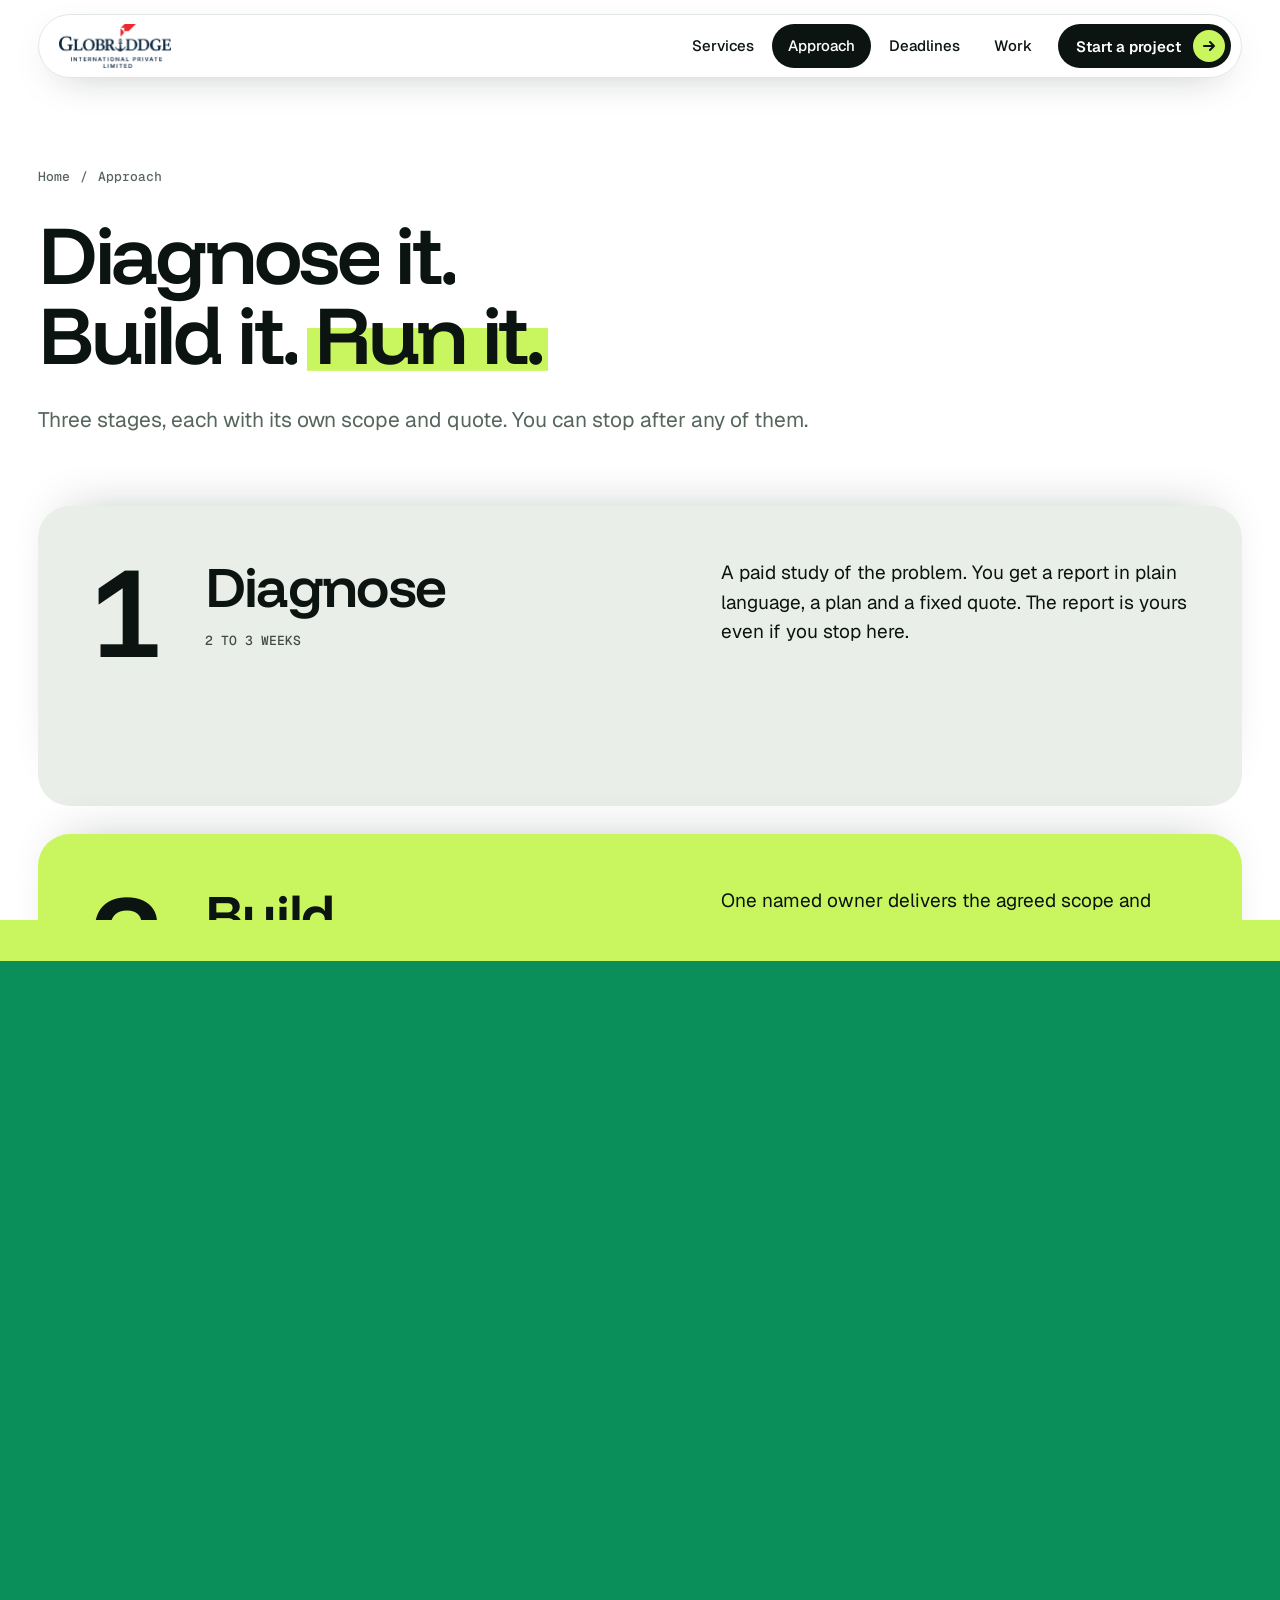
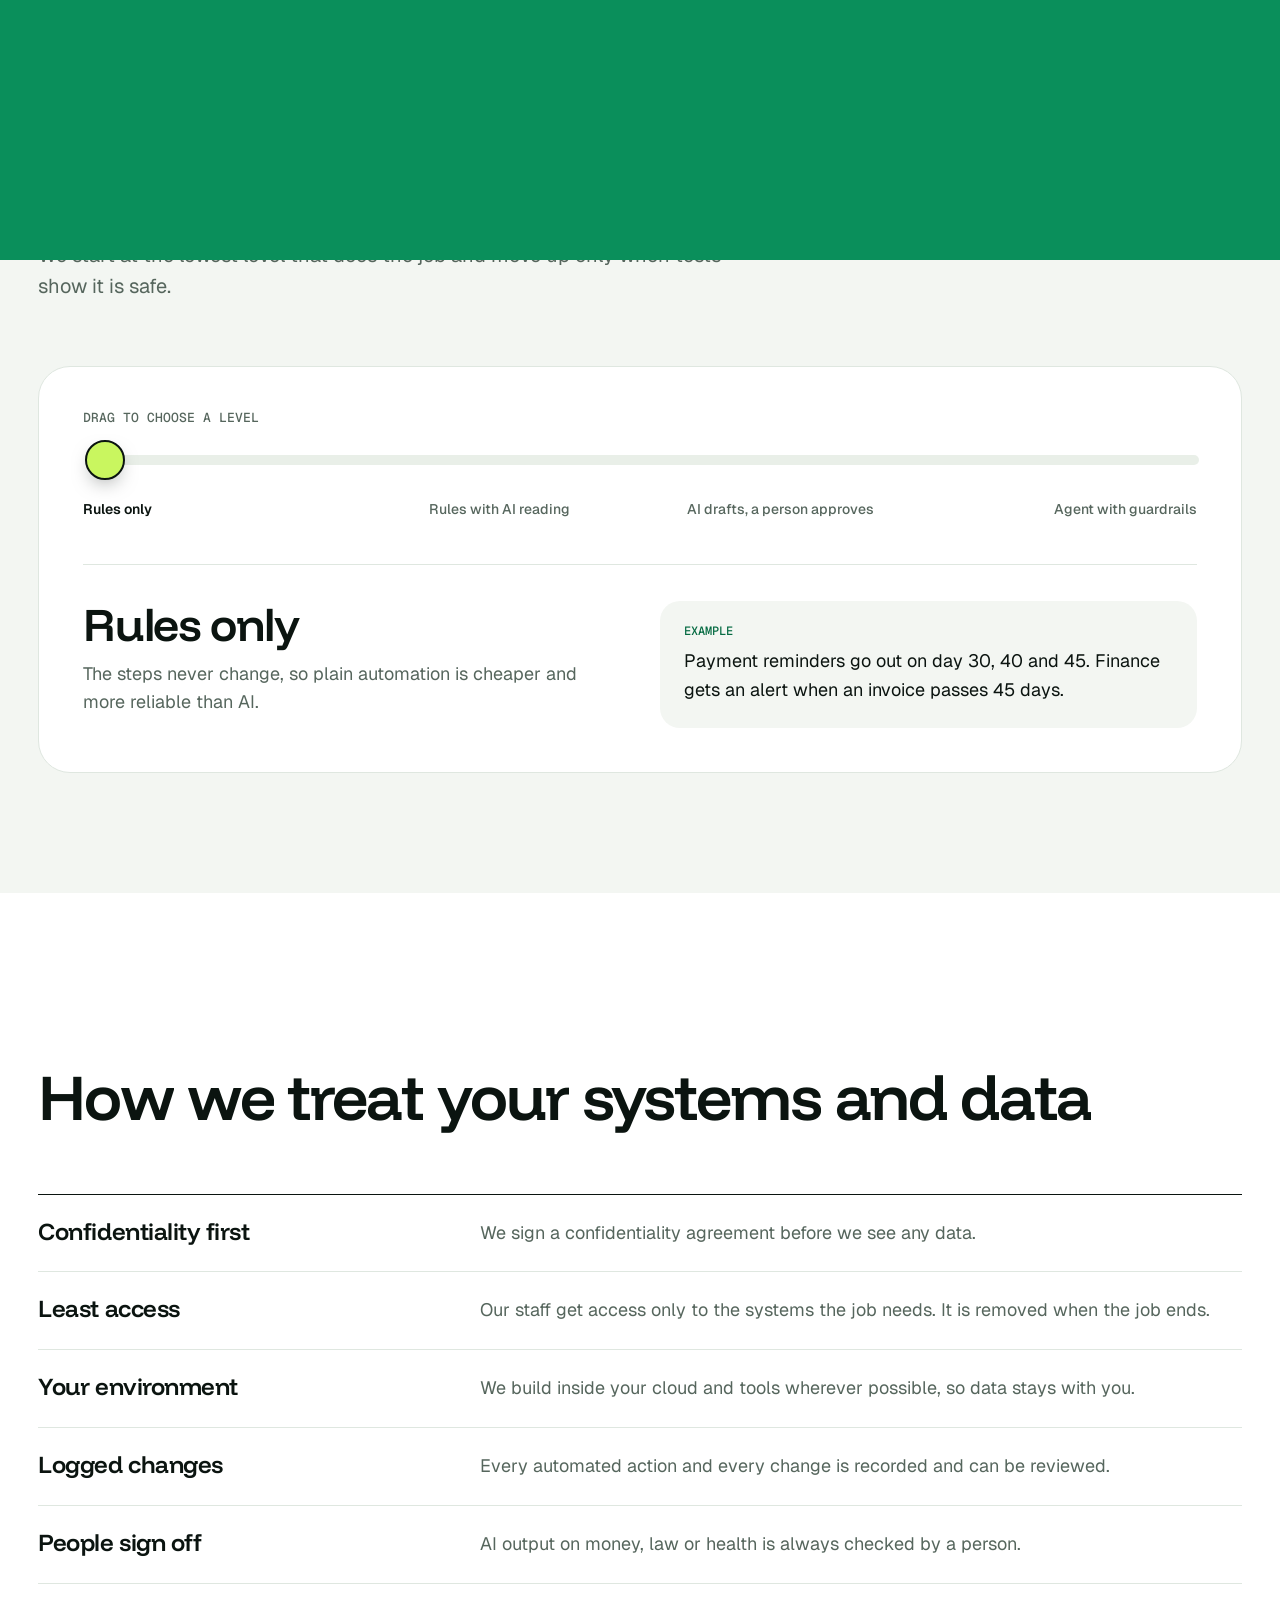
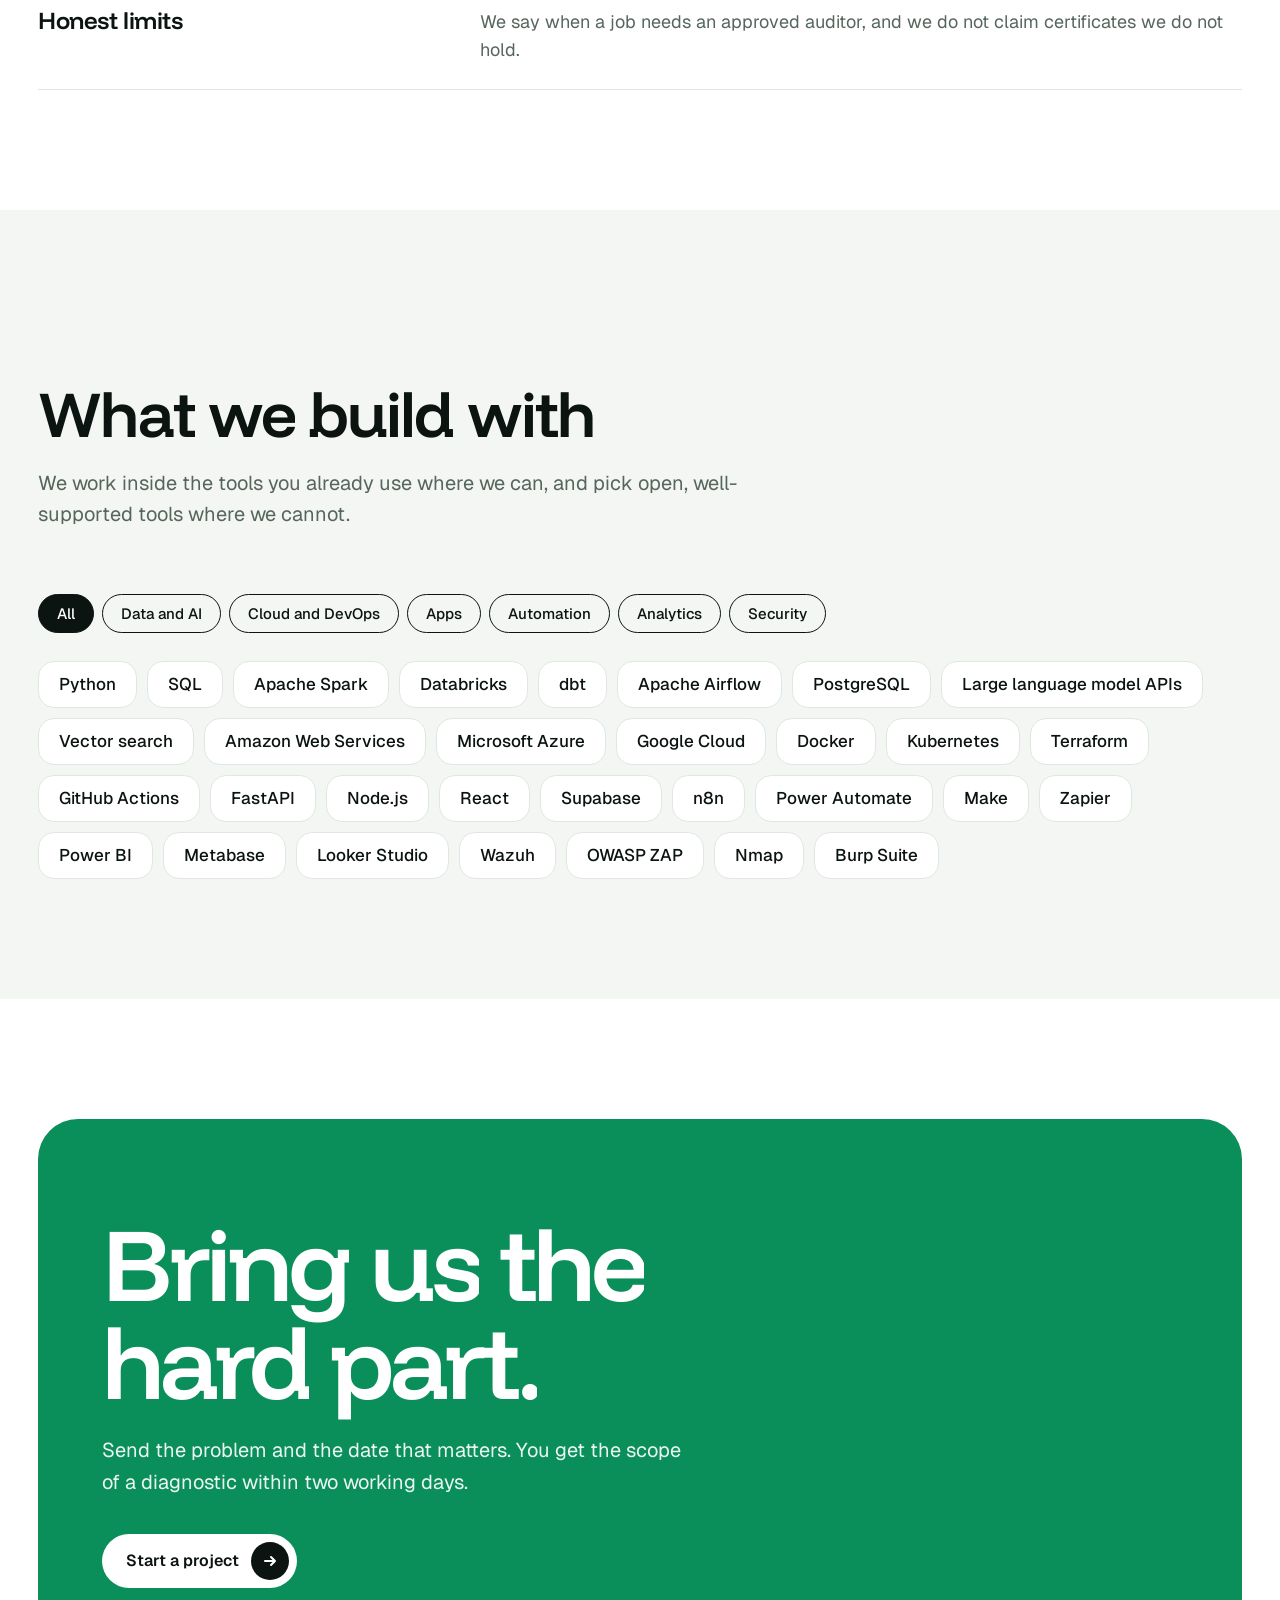
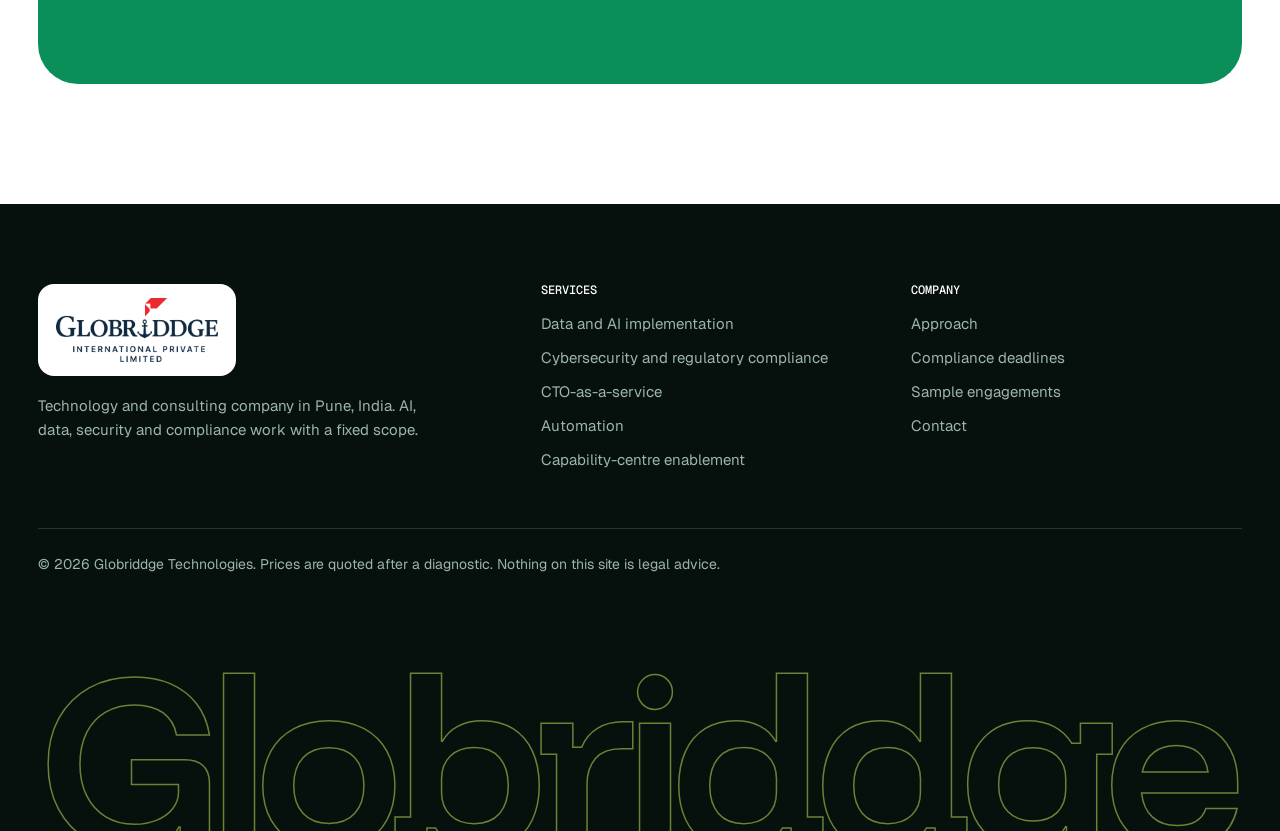
==== commit 2dccb5a2: "Add version tags to CSS and JS links so browsers load updates Co-Authored-By: Claude Fable 5.2 <nore" ====
--- a/approach.html
+++ b/approach.html
@@ -29,7 +29,7 @@
 <link rel="preconnect" href="https://fonts.googleapis.com">
 <link rel="preconnect" href="https://fonts.gstatic.com" crossorigin>
 <link rel="stylesheet" href="https://fonts.googleapis.com/css2?family=Funnel+Display:wght@400;500;600;700&family=Geist:wght@400;500;600&family=Geist+Mono:wght@500;600&display=swap">
-<link rel="stylesheet" href="style.css">
+<link rel="stylesheet" href="style.css?v=1794559869">
 <script>try{if(sessionStorage.getItem("gbT"))document.documentElement.className="arriving pre"}catch(e){}</script>
 <script type="application/ld+json">{"@context": "https://schema.org", "@graph": [{"@type": ["ProfessionalService", "Organization"], "@id": "https://globparth.github.io/glob_website/#organization", "name": "Globriddge Technologies", "url": "https://globparth.github.io/glob_website/", "logo": {"@type": "ImageObject", "url": "https://globparth.github.io/glob_website/logo.png", "width": 512, "height": 512}, "image": "https://globparth.github.io/glob_website/og-image.png", "description": "Globriddge Technologies turns deadlines and backlogs into finished AI, data and security systems for mid-sized companies, regulated Indian institutions and global firms building in India.", "address": {"@type": "PostalAddress", "addressLocality": "Pune", "addressRegion": "Maharashtra", "addressCountry": "IN"}, "geo": {"@type": "GeoCoordinates", "latitude": 18.52, "longitude": 73.86}, "areaServed": [{"@type": "Country", "name": "India"}, {"@type": "Place", "name": "Worldwide"}], "hasOfferCatalog": {"@type": "OfferCatalog", "name": "Services", "itemListElement": [{"@type": "Offer", "itemOffered": {"@type": "Service", "name": "Data and AI implementation", "description": "AI assistants, data pipelines and dashboards taken from pilot to production, with tests that check every answer. Technology consulting from Pune, India.", "url": "https://globparth.github.io/glob_website/data-ai-implementation.html"}}, {"@type": "Offer", "itemOffered": {"@type": "Service", "name": "Cybersecurity and regulatory compliance", "description": "Readiness for India’s DPDP Rules, RBI cyber directions for urban co-operative banks and the SEBI cyber framework: gap reports, evidence packs and managed compliance.", "url": "https://globparth.github.io/glob_website/cybersecurity-compliance.html"}}, {"@type": "Offer", "itemOffered": {"@type": "Service", "name": "CTO-as-a-service", "description": "A senior technology leader by the month: architecture reviews, vendor and hiring decisions, cost control and technical due diligence for investors.", "url": "https://globparth.github.io/glob_website/cto-as-a-service.html"}}, {"@type": "Offer", "itemOffered": {"@type": "Service", "name": "Automation", "description": "Document, workflow and back-office automation with human approval steps. We measure hours before we start, so the saving is a number and not a guess.", "url": "https://globparth.github.io/glob_website/business-automation.html"}}, {"@type": "Offer", "itemOffered": {"@type": "Service", "name": "Capability-centre enablement", "description": "Set-up support, engineering pods and onboarding for companies building a Global Capability Centre (GCC) in India: cloud, security baseline and hiring.", "url": "https://globparth.github.io/glob_website/capability-centre-enablement.html"}}]}}, {"@type": "WebSite", "@id": "https://globparth.github.io/glob_website/#website", "url": "https://globparth.github.io/glob_website/", "name": "Globriddge Technologies", "publisher": {"@id": "https://globparth.github.io/glob_website/#organization"}, "inLanguage": "en-IN"}]}</script>
 </head>
@@ -40,6 +40,6 @@
 <article class="scard" style="--i:2"><div class="n">3</div><div><h3>Run</h3><span class="t">EVERY MONTH</span></div><p>We keep the system healthy, fix what breaks and report results each month, so the work does not decay after launch.</p></article></div></div></section><section class="sec soft"><div class="wrap"><div class="head"><span class="eye">THE RIGHT LEVEL</span><h2 class="h2" data-words>How much AI does the job need?</h2><p class="lede">We start at the lowest level that does the job and move up only when tests show it is safe.</p></div><div class="slider"><label for="lv" style="display:block;margin-bottom:22px">DRAG TO CHOOSE A LEVEL</label><input type="range" id="lv" min="0" max="3" step="1" value="0">
 <div class="marks" id="marks"><button type="button">Rules only</button><button type="button">Rules with AI reading</button><button type="button">AI drafts, a person approves</button><button type="button">Agent with guardrails</button></div>
 <div class="lvout" aria-live="polite"><div id="lv-a"><h3 id="lv-h">Rules only</h3><p id="lv-p">The steps never change, so plain automation is cheaper and more reliable than AI.</p></div><div class="ex" id="lv-b"><span class="lab">EXAMPLE</span><p id="lv-e">Payment reminders go out on day 30, 40 and 45. Finance gets an alert when an invoice passes 45 days.</p></div></div></div></div></section><section class="sec"><div class="wrap"><div class="head"><span class="eye">TRUST</span><h2 class="h2" data-words>How we treat your systems and data</h2></div><div class="tbl"><div class="tr2"><h3>Confidentiality first</h3><p>We sign a confidentiality agreement before we see any data.</p></div><div class="tr2"><h3>Least access</h3><p>Our staff get access only to the systems the job needs. It is removed when the job ends.</p></div><div class="tr2"><h3>Your environment</h3><p>We build inside your cloud and tools wherever possible, so data stays with you.</p></div><div class="tr2"><h3>Logged changes</h3><p>Every automated action and every change is recorded and can be reviewed.</p></div><div class="tr2"><h3>People sign off</h3><p>AI output on money, law or health is always checked by a person.</p></div><div class="tr2"><h3>Honest limits</h3><p>We say when a job needs an approved auditor, and we do not claim certificates we do not hold.</p></div></div></div></section><section class="sec soft"><div class="wrap"><div class="head"><span class="eye">TOOLS</span><h2 class="h2" data-words>What we build with</h2><p class="lede">We work inside the tools you already use where we can, and pick open, well-supported tools where we cannot.</p></div><div class="filters" id="filters"><button class="fb" type="button" data-f="all" aria-pressed="true">All</button><button class="fb" type="button" data-f="Data and AI" aria-pressed="false">Data and AI</button><button class="fb" type="button" data-f="Cloud and DevOps" aria-pressed="false">Cloud and DevOps</button><button class="fb" type="button" data-f="Apps" aria-pressed="false">Apps</button><button class="fb" type="button" data-f="Automation" aria-pressed="false">Automation</button><button class="fb" type="button" data-f="Analytics" aria-pressed="false">Analytics</button><button class="fb" type="button" data-f="Security" aria-pressed="false">Security</button></div><div class="tools" id="tools"></div></div></section><section class="sec"><div class="wrap"><div class="cpanel"><div class="rings" aria-hidden="true"><i></i><i></i><i></i></div><h2 data-words>Bring us the hard part.</h2><p>Send the problem and the date that matters. You get the scope of a diagnostic within two working days.</p><div class="cta"><a class="btn lt" href="contact.html">Start a project<i><svg viewBox="0 0 16 16" fill="none" stroke="currentColor" stroke-width="2" stroke-linecap="round" stroke-linejoin="round" aria-hidden="true"><path d="M3 8h10M9 4l4 4-4 4"/></svg></i></a></div></div></div></section></main><footer><div class="wrap"><div class="fg"><div><a class="logo chip" href="index.html"><img src="brand-logo.png" alt="Globriddge International Private Limited" width="904" height="357"></a><p style="margin-top:18px;max-width:38ch">Technology and consulting company in Pune, India. AI, data, security and compliance work with a fixed scope.</p></div><div><h4>SERVICES</h4><ul><li><a href="data-ai-implementation.html">Data and AI implementation</a></li><li><a href="cybersecurity-compliance.html">Cybersecurity and regulatory compliance</a></li><li><a href="cto-as-a-service.html">CTO-as-a-service</a></li><li><a href="business-automation.html">Automation</a></li><li><a href="capability-centre-enablement.html">Capability-centre enablement</a></li></ul></div><div><h4>COMPANY</h4><ul><li><a href="approach.html">Approach</a></li><li><a href="deadlines.html">Compliance deadlines</a></li><li><a href="work.html">Sample engagements</a></li><li><a href="contact.html">Contact</a></li></ul></div></div><div class="legal"><p>© <span class="yr">2026</span> Globriddge Technologies. Prices are quoted after a diagnostic. Nothing on this site is legal advice.</p></div><div class="mark" aria-hidden="true">Globriddge</div></div></footer>
-<script src="main.js"></script>
+<script src="main.js?v=1794559869"></script>
 </body>
 </html>
--- a/style.css
+++ b/style.css
@@ -17,7 +17,7 @@
 [hidden]{display:none!important}
 ::selection{background:var(--hi);color:var(--ink)}
 :focus-visible{outline:2.5px solid var(--acc);outline-offset:3px;border-radius:8px}
-.wrap{max-width:1240px;margin:0 auto;padding-left:max(16px,env(safe-area-inset-left,0px));padding-right:max(16px,env(safe-area-inset-right,0px))}
+.wrap{max-width:1880px;margin:0 auto;padding-left:max(16px,env(safe-area-inset-left,0px),3vw);padding-right:max(16px,env(safe-area-inset-right,0px),3vw)}
 .sec{padding-block:120px}
 .sec.soft{background:var(--soft)}
 .h2{font-size:clamp(34px,5vw,68px)}
@@ -60,7 +60,7 @@
 
 /* hero */
 .hero{padding-block:150px 40px}
-.hero h1{font-size:clamp(44px,8.2vw,124px);letter-spacing:-.045em;line-height:.96;max-width:12ch}
+.hero h1{font-size:clamp(44px,7.4vw,150px);letter-spacing:-.045em;line-height:.96;max-width:17ch}
 .hero-row{display:grid;grid-template-columns:1.1fr .9fr;gap:48px;align-items:end;margin-top:40px}
 .hero-row .cta{justify-self:end}
 .cta{display:flex;flex-wrap:wrap;gap:12px;align-items:center}
@@ -78,7 +78,7 @@
 .facts{list-style:none;margin:0;padding:0;display:grid;gap:10px;font-size:15px;color:var(--dark-muted)}
 .facts li{display:flex;gap:10px;align-items:center}
 .facts li::before{content:"";width:16px;height:1.5px;background:var(--hi)}
-.globe-box{position:relative;aspect-ratio:1;width:100%;max-width:640px;margin:auto;min-width:0}
+.globe-box{position:relative;aspect-ratio:1;width:100%;max-width:760px;margin:auto;min-width:0}
 .globe-box canvas{width:100%;height:100%;display:block}
 .gl-tag{position:absolute;font:500 12px/1.3 var(--mono);color:var(--dark-muted);padding:8px 11px;border:1px solid rgba(255,255,255,.18);border-radius:10px;background:rgba(6,17,13,.7);backdrop-filter:blur(8px)}
 .gl-tag b{display:block;color:var(--hi);font-weight:500}
@@ -176,7 +176,7 @@
 .phero{padding-block:170px 70px}
 .crumb{font:500 13px/1 var(--mono);color:var(--muted);display:flex;gap:10px;flex-wrap:wrap;margin-bottom:30px}
 .crumb a{text-decoration:none}.crumb a:hover{color:var(--acc-d)}
-.phero h1{font-size:clamp(40px,6.8vw,100px);letter-spacing:-.045em;line-height:.98;max-width:15ch}
+.phero h1{font-size:clamp(40px,6.4vw,120px);letter-spacing:-.045em;line-height:.98;max-width:18ch}
 .phero .lede{margin-top:30px;font-size:21px}
 .phero .cta{margin-top:34px}
 .lay{display:grid;grid-template-columns:320px 1fr;gap:64px;align-items:start}
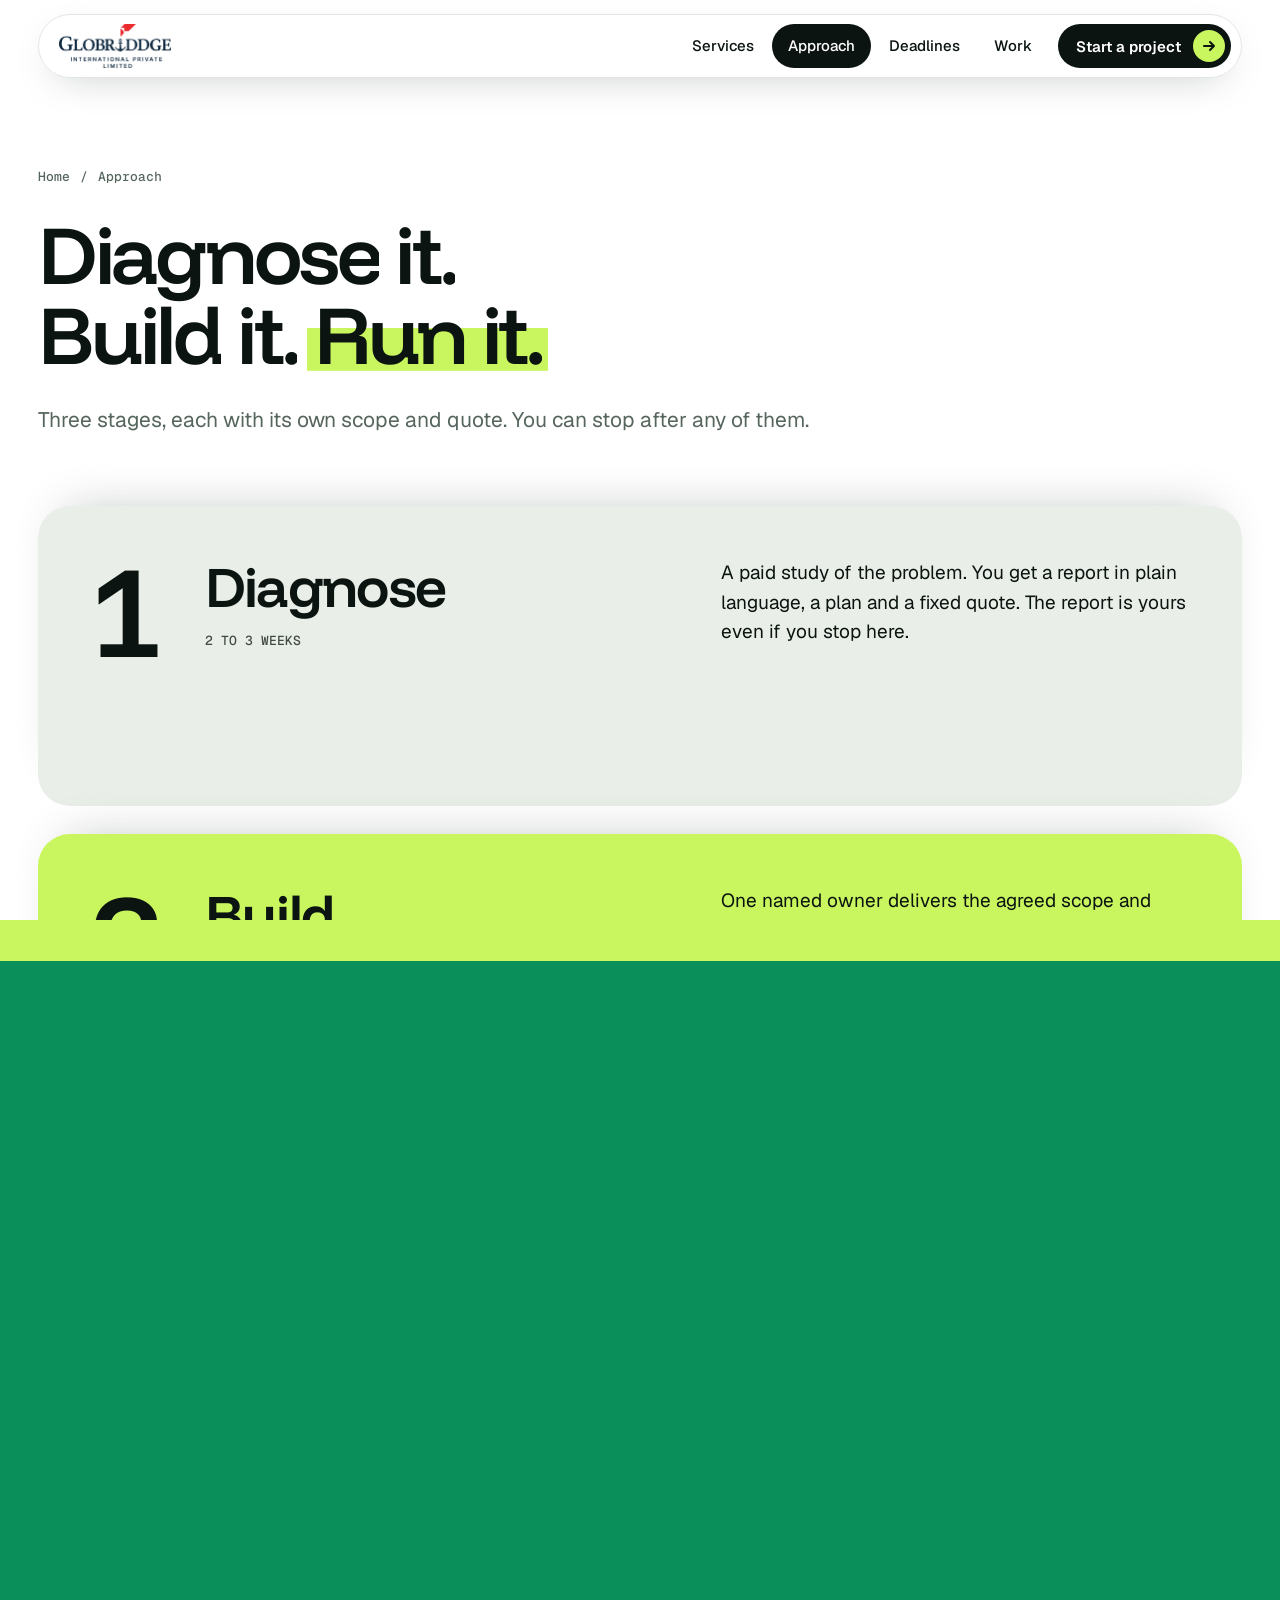
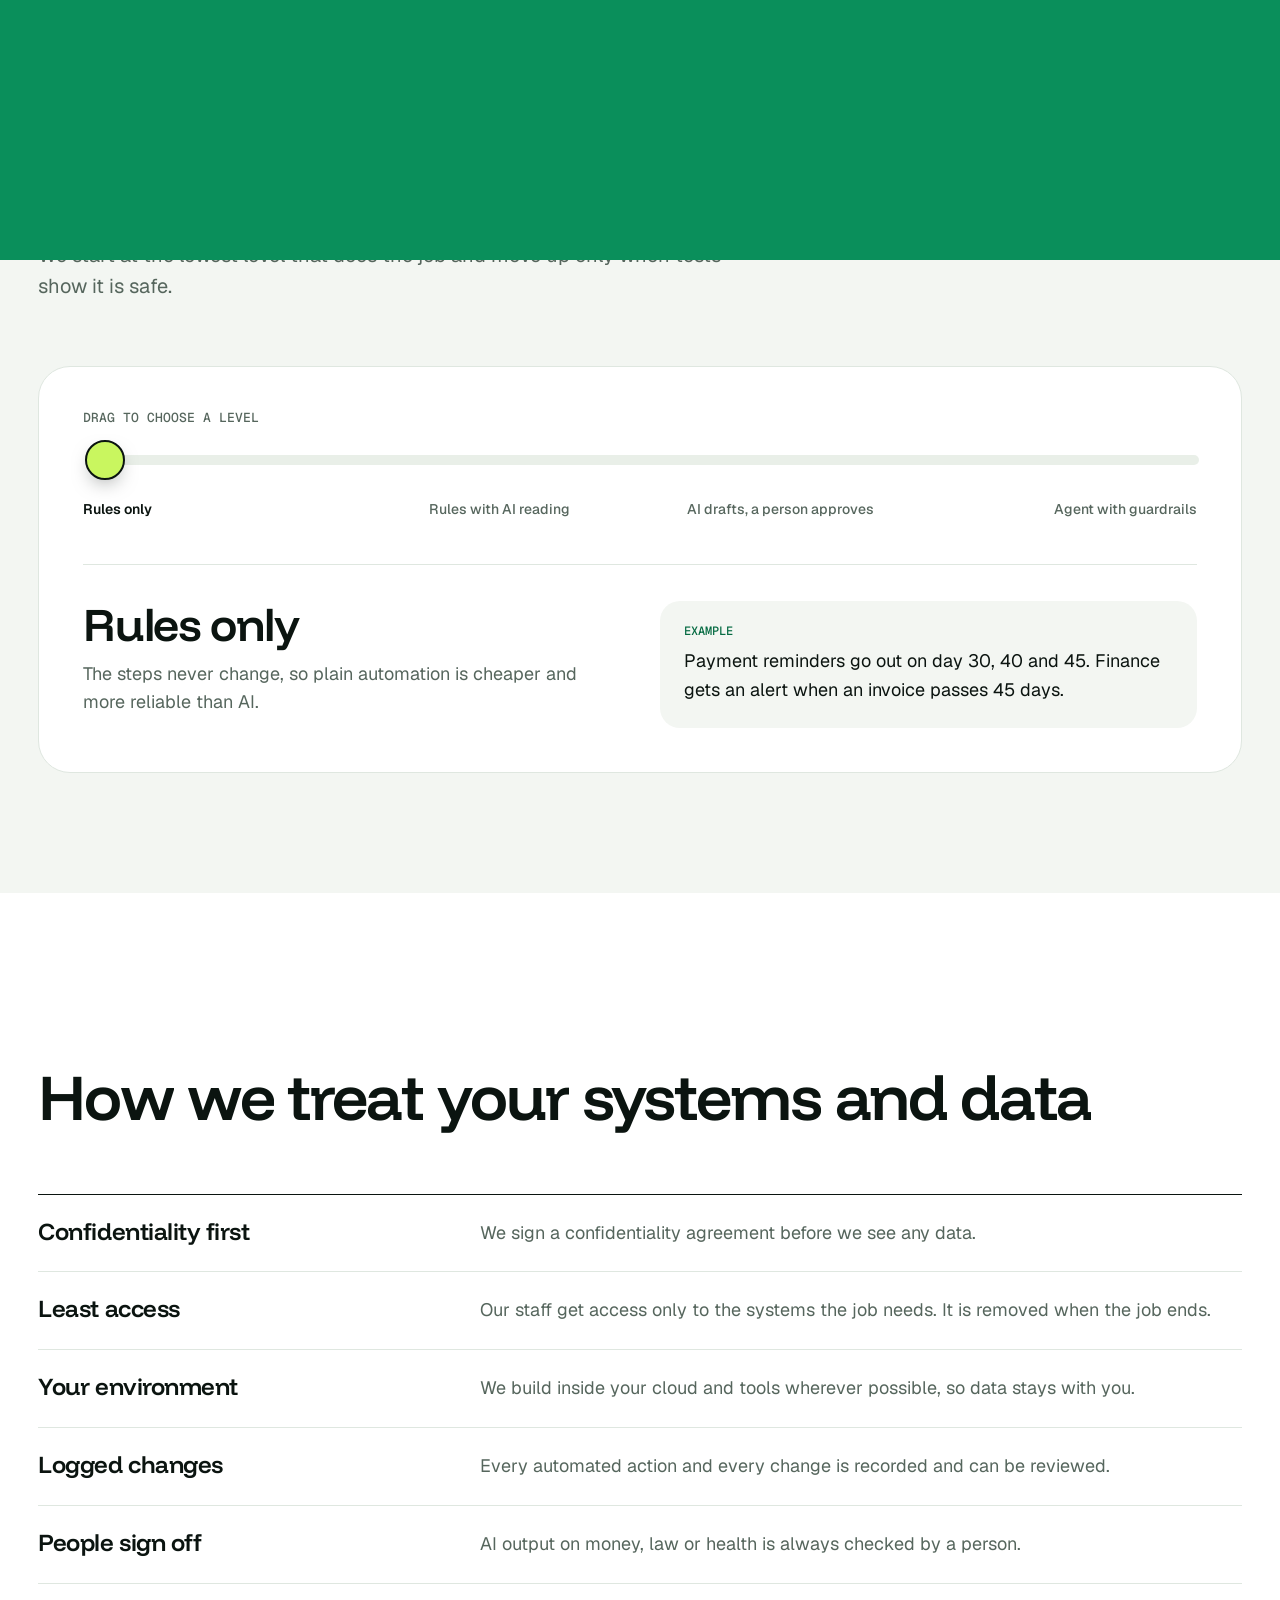
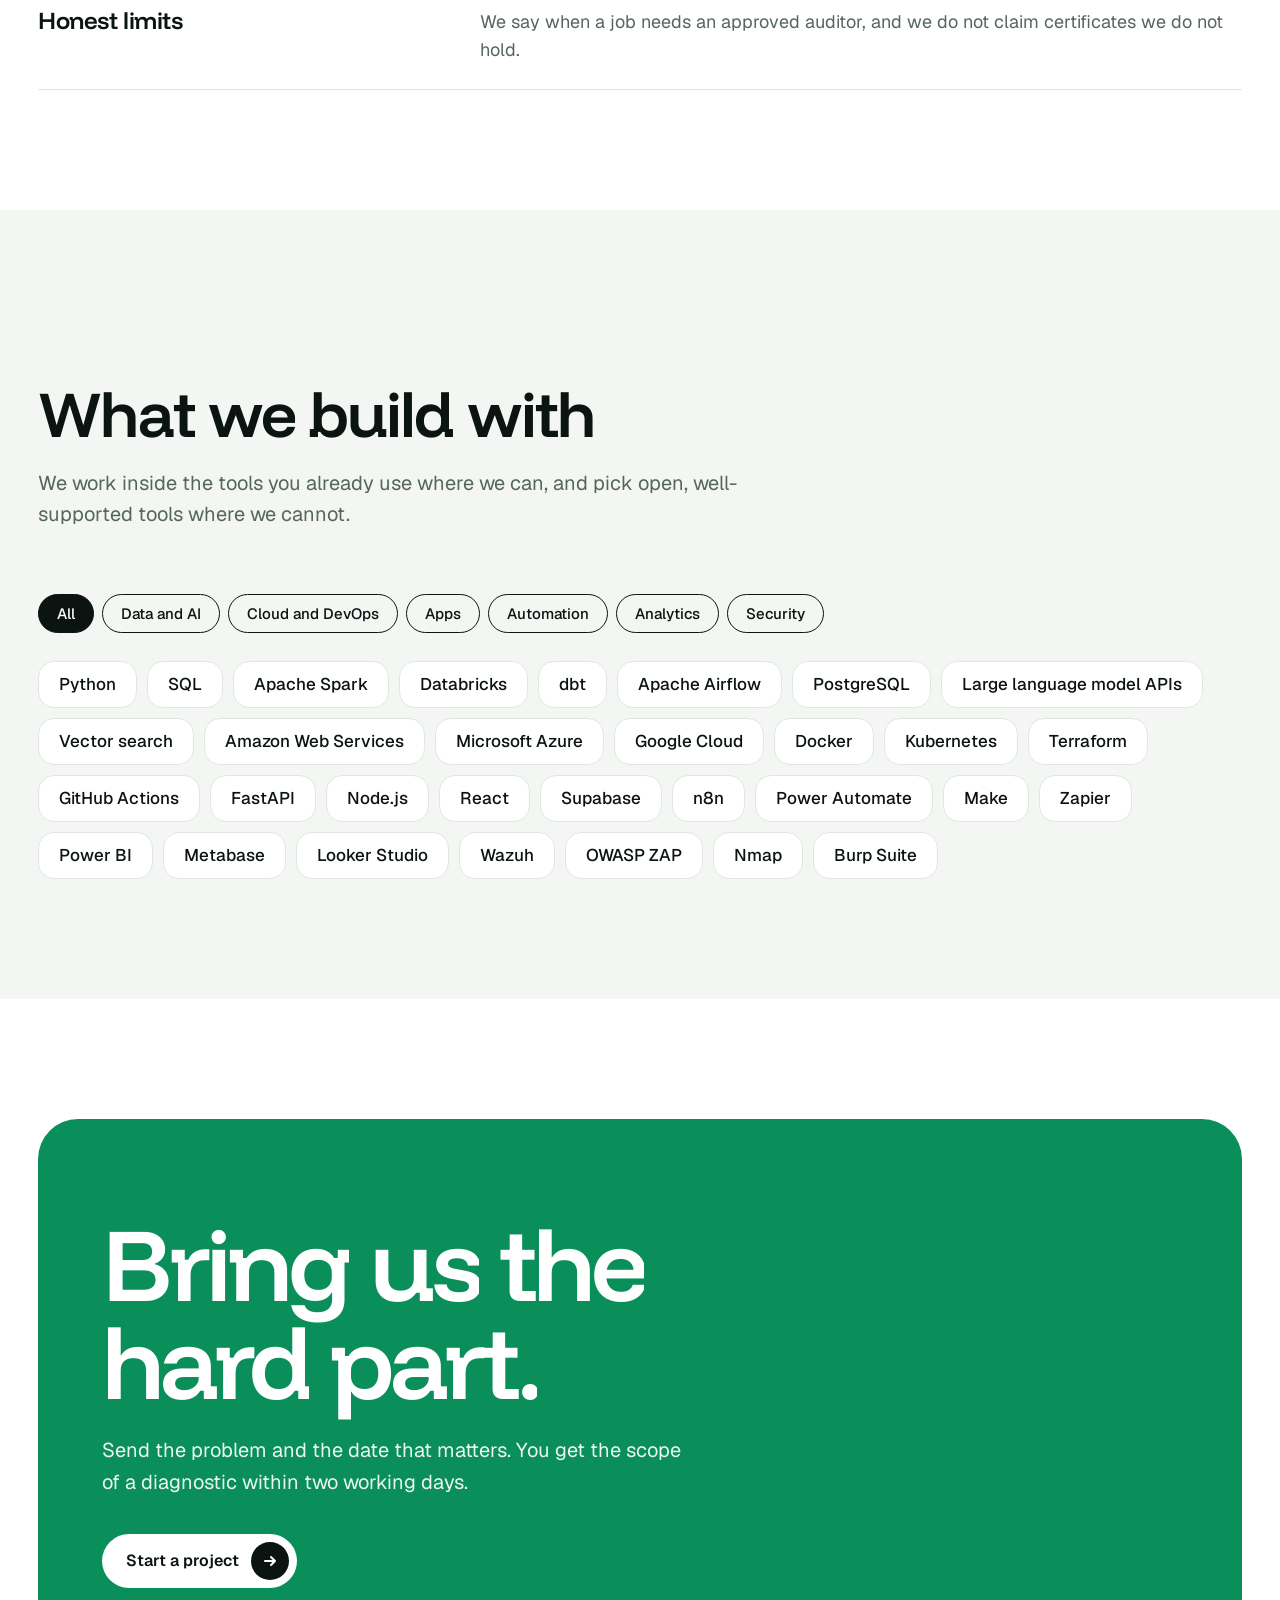
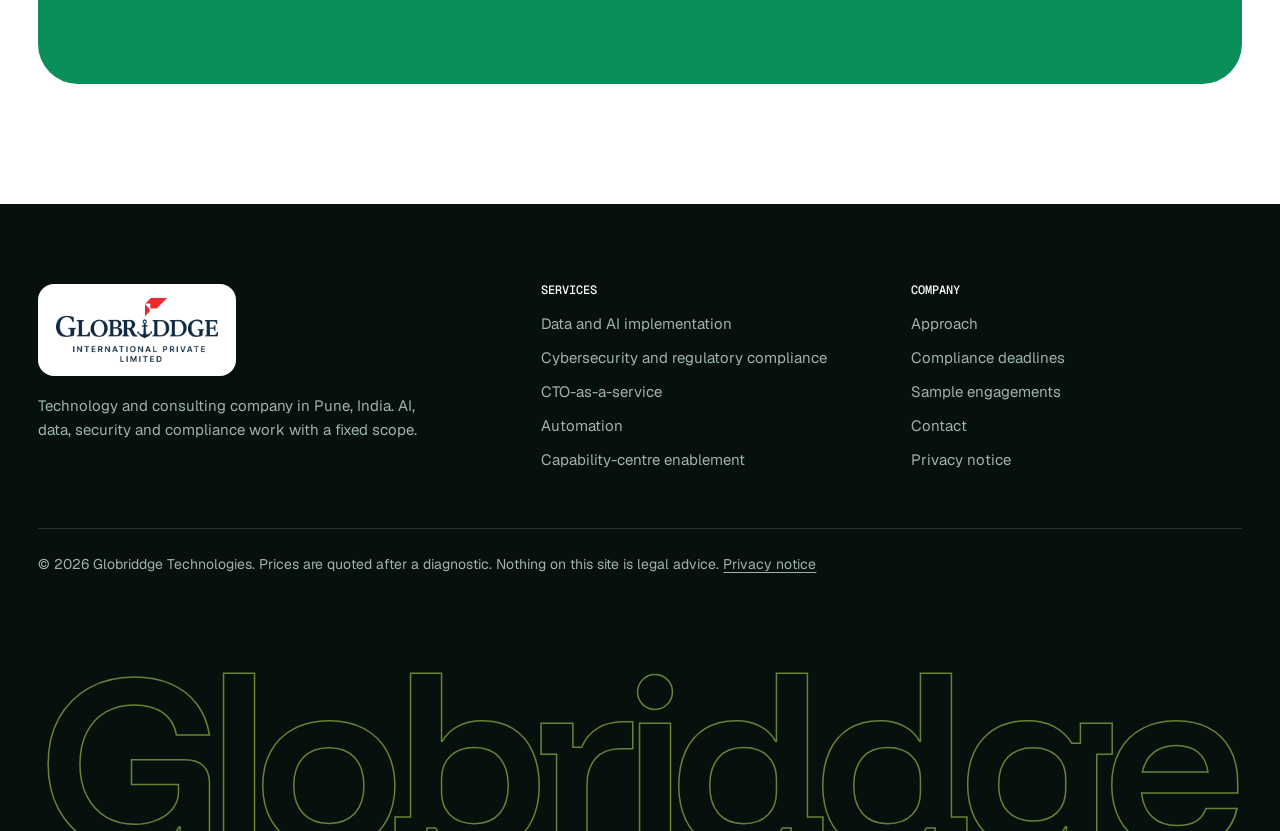
==== commit 82b24b60: "Add privacy notice and form consent, self-host fonts, tune phone layout - Privacy notice page under " ====
--- a/approach.html
+++ b/approach.html
@@ -26,10 +26,9 @@
 <link rel="icon" href="favicon.svg" type="image/svg+xml">
 <link rel="icon" href="data:image/svg+xml,%3Csvg xmlns='http://www.w3.org/2000/svg' viewBox='0 0 40 40'%3E%3Crect width='40' height='40' rx='12' fill='%230B1410'/%3E%3Cpath d='M6 29 14 17 20 24 27 11 34 29' fill='none' stroke='%23C9F65F' stroke-width='3.2' stroke-linecap='round' stroke-linejoin='round'/%3E%3C/svg%3E">
 <link rel="apple-touch-icon" href="logo.png">
-<link rel="preconnect" href="https://fonts.googleapis.com">
-<link rel="preconnect" href="https://fonts.gstatic.com" crossorigin>
-<link rel="stylesheet" href="https://fonts.googleapis.com/css2?family=Funnel+Display:wght@400;500;600;700&family=Geist:wght@400;500;600&family=Geist+Mono:wght@500;600&display=swap">
-<link rel="stylesheet" href="style.css?v=1794559869">
+<link rel="preload" href="fonts/funnel-display-latin-wght-normal.woff2" as="font" type="font/woff2" crossorigin>
+<link rel="preload" href="fonts/geist-latin-wght-normal.woff2" as="font" type="font/woff2" crossorigin>
+<link rel="stylesheet" href="style.css?v=1794560117">
 <script>try{if(sessionStorage.getItem("gbT"))document.documentElement.className="arriving pre"}catch(e){}</script>
 <script type="application/ld+json">{"@context": "https://schema.org", "@graph": [{"@type": ["ProfessionalService", "Organization"], "@id": "https://globparth.github.io/glob_website/#organization", "name": "Globriddge Technologies", "url": "https://globparth.github.io/glob_website/", "logo": {"@type": "ImageObject", "url": "https://globparth.github.io/glob_website/logo.png", "width": 512, "height": 512}, "image": "https://globparth.github.io/glob_website/og-image.png", "description": "Globriddge Technologies turns deadlines and backlogs into finished AI, data and security systems for mid-sized companies, regulated Indian institutions and global firms building in India.", "address": {"@type": "PostalAddress", "addressLocality": "Pune", "addressRegion": "Maharashtra", "addressCountry": "IN"}, "geo": {"@type": "GeoCoordinates", "latitude": 18.52, "longitude": 73.86}, "areaServed": [{"@type": "Country", "name": "India"}, {"@type": "Place", "name": "Worldwide"}], "hasOfferCatalog": {"@type": "OfferCatalog", "name": "Services", "itemListElement": [{"@type": "Offer", "itemOffered": {"@type": "Service", "name": "Data and AI implementation", "description": "AI assistants, data pipelines and dashboards taken from pilot to production, with tests that check every answer. Technology consulting from Pune, India.", "url": "https://globparth.github.io/glob_website/data-ai-implementation.html"}}, {"@type": "Offer", "itemOffered": {"@type": "Service", "name": "Cybersecurity and regulatory compliance", "description": "Readiness for India’s DPDP Rules, RBI cyber directions for urban co-operative banks and the SEBI cyber framework: gap reports, evidence packs and managed compliance.", "url": "https://globparth.github.io/glob_website/cybersecurity-compliance.html"}}, {"@type": "Offer", "itemOffered": {"@type": "Service", "name": "CTO-as-a-service", "description": "A senior technology leader by the month: architecture reviews, vendor and hiring decisions, cost control and technical due diligence for investors.", "url": "https://globparth.github.io/glob_website/cto-as-a-service.html"}}, {"@type": "Offer", "itemOffered": {"@type": "Service", "name": "Automation", "description": "Document, workflow and back-office automation with human approval steps. We measure hours before we start, so the saving is a number and not a guess.", "url": "https://globparth.github.io/glob_website/business-automation.html"}}, {"@type": "Offer", "itemOffered": {"@type": "Service", "name": "Capability-centre enablement", "description": "Set-up support, engineering pods and onboarding for companies building a Global Capability Centre (GCC) in India: cloud, security baseline and hiring.", "url": "https://globparth.github.io/glob_website/capability-centre-enablement.html"}}]}}, {"@type": "WebSite", "@id": "https://globparth.github.io/glob_website/#website", "url": "https://globparth.github.io/glob_website/", "name": "Globriddge Technologies", "publisher": {"@id": "https://globparth.github.io/glob_website/#organization"}, "inLanguage": "en-IN"}]}</script>
 </head>
@@ -39,7 +38,7 @@
 <article class="scard" style="--i:1"><div class="n">2</div><div><h3>Build</h3><span class="t">6 TO 12 WEEKS</span></div><p>One named owner delivers the agreed scope and sends a progress note every week. Any change is quoted before work starts.</p></article>
 <article class="scard" style="--i:2"><div class="n">3</div><div><h3>Run</h3><span class="t">EVERY MONTH</span></div><p>We keep the system healthy, fix what breaks and report results each month, so the work does not decay after launch.</p></article></div></div></section><section class="sec soft"><div class="wrap"><div class="head"><span class="eye">THE RIGHT LEVEL</span><h2 class="h2" data-words>How much AI does the job need?</h2><p class="lede">We start at the lowest level that does the job and move up only when tests show it is safe.</p></div><div class="slider"><label for="lv" style="display:block;margin-bottom:22px">DRAG TO CHOOSE A LEVEL</label><input type="range" id="lv" min="0" max="3" step="1" value="0">
 <div class="marks" id="marks"><button type="button">Rules only</button><button type="button">Rules with AI reading</button><button type="button">AI drafts, a person approves</button><button type="button">Agent with guardrails</button></div>
-<div class="lvout" aria-live="polite"><div id="lv-a"><h3 id="lv-h">Rules only</h3><p id="lv-p">The steps never change, so plain automation is cheaper and more reliable than AI.</p></div><div class="ex" id="lv-b"><span class="lab">EXAMPLE</span><p id="lv-e">Payment reminders go out on day 30, 40 and 45. Finance gets an alert when an invoice passes 45 days.</p></div></div></div></div></section><section class="sec"><div class="wrap"><div class="head"><span class="eye">TRUST</span><h2 class="h2" data-words>How we treat your systems and data</h2></div><div class="tbl"><div class="tr2"><h3>Confidentiality first</h3><p>We sign a confidentiality agreement before we see any data.</p></div><div class="tr2"><h3>Least access</h3><p>Our staff get access only to the systems the job needs. It is removed when the job ends.</p></div><div class="tr2"><h3>Your environment</h3><p>We build inside your cloud and tools wherever possible, so data stays with you.</p></div><div class="tr2"><h3>Logged changes</h3><p>Every automated action and every change is recorded and can be reviewed.</p></div><div class="tr2"><h3>People sign off</h3><p>AI output on money, law or health is always checked by a person.</p></div><div class="tr2"><h3>Honest limits</h3><p>We say when a job needs an approved auditor, and we do not claim certificates we do not hold.</p></div></div></div></section><section class="sec soft"><div class="wrap"><div class="head"><span class="eye">TOOLS</span><h2 class="h2" data-words>What we build with</h2><p class="lede">We work inside the tools you already use where we can, and pick open, well-supported tools where we cannot.</p></div><div class="filters" id="filters"><button class="fb" type="button" data-f="all" aria-pressed="true">All</button><button class="fb" type="button" data-f="Data and AI" aria-pressed="false">Data and AI</button><button class="fb" type="button" data-f="Cloud and DevOps" aria-pressed="false">Cloud and DevOps</button><button class="fb" type="button" data-f="Apps" aria-pressed="false">Apps</button><button class="fb" type="button" data-f="Automation" aria-pressed="false">Automation</button><button class="fb" type="button" data-f="Analytics" aria-pressed="false">Analytics</button><button class="fb" type="button" data-f="Security" aria-pressed="false">Security</button></div><div class="tools" id="tools"></div></div></section><section class="sec"><div class="wrap"><div class="cpanel"><div class="rings" aria-hidden="true"><i></i><i></i><i></i></div><h2 data-words>Bring us the hard part.</h2><p>Send the problem and the date that matters. You get the scope of a diagnostic within two working days.</p><div class="cta"><a class="btn lt" href="contact.html">Start a project<i><svg viewBox="0 0 16 16" fill="none" stroke="currentColor" stroke-width="2" stroke-linecap="round" stroke-linejoin="round" aria-hidden="true"><path d="M3 8h10M9 4l4 4-4 4"/></svg></i></a></div></div></div></section></main><footer><div class="wrap"><div class="fg"><div><a class="logo chip" href="index.html"><img src="brand-logo.png" alt="Globriddge International Private Limited" width="904" height="357"></a><p style="margin-top:18px;max-width:38ch">Technology and consulting company in Pune, India. AI, data, security and compliance work with a fixed scope.</p></div><div><h4>SERVICES</h4><ul><li><a href="data-ai-implementation.html">Data and AI implementation</a></li><li><a href="cybersecurity-compliance.html">Cybersecurity and regulatory compliance</a></li><li><a href="cto-as-a-service.html">CTO-as-a-service</a></li><li><a href="business-automation.html">Automation</a></li><li><a href="capability-centre-enablement.html">Capability-centre enablement</a></li></ul></div><div><h4>COMPANY</h4><ul><li><a href="approach.html">Approach</a></li><li><a href="deadlines.html">Compliance deadlines</a></li><li><a href="work.html">Sample engagements</a></li><li><a href="contact.html">Contact</a></li></ul></div></div><div class="legal"><p>© <span class="yr">2026</span> Globriddge Technologies. Prices are quoted after a diagnostic. Nothing on this site is legal advice.</p></div><div class="mark" aria-hidden="true">Globriddge</div></div></footer>
-<script src="main.js?v=1794559869"></script>
+<div class="lvout" aria-live="polite"><div id="lv-a"><h3 id="lv-h">Rules only</h3><p id="lv-p">The steps never change, so plain automation is cheaper and more reliable than AI.</p></div><div class="ex" id="lv-b"><span class="lab">EXAMPLE</span><p id="lv-e">Payment reminders go out on day 30, 40 and 45. Finance gets an alert when an invoice passes 45 days.</p></div></div></div></div></section><section class="sec"><div class="wrap"><div class="head"><span class="eye">TRUST</span><h2 class="h2" data-words>How we treat your systems and data</h2></div><div class="tbl"><div class="tr2"><h3>Confidentiality first</h3><p>We sign a confidentiality agreement before we see any data.</p></div><div class="tr2"><h3>Least access</h3><p>Our staff get access only to the systems the job needs. It is removed when the job ends.</p></div><div class="tr2"><h3>Your environment</h3><p>We build inside your cloud and tools wherever possible, so data stays with you.</p></div><div class="tr2"><h3>Logged changes</h3><p>Every automated action and every change is recorded and can be reviewed.</p></div><div class="tr2"><h3>People sign off</h3><p>AI output on money, law or health is always checked by a person.</p></div><div class="tr2"><h3>Honest limits</h3><p>We say when a job needs an approved auditor, and we do not claim certificates we do not hold.</p></div></div></div></section><section class="sec soft"><div class="wrap"><div class="head"><span class="eye">TOOLS</span><h2 class="h2" data-words>What we build with</h2><p class="lede">We work inside the tools you already use where we can, and pick open, well-supported tools where we cannot.</p></div><div class="filters" id="filters"><button class="fb" type="button" data-f="all" aria-pressed="true">All</button><button class="fb" type="button" data-f="Data and AI" aria-pressed="false">Data and AI</button><button class="fb" type="button" data-f="Cloud and DevOps" aria-pressed="false">Cloud and DevOps</button><button class="fb" type="button" data-f="Apps" aria-pressed="false">Apps</button><button class="fb" type="button" data-f="Automation" aria-pressed="false">Automation</button><button class="fb" type="button" data-f="Analytics" aria-pressed="false">Analytics</button><button class="fb" type="button" data-f="Security" aria-pressed="false">Security</button></div><div class="tools" id="tools"></div></div></section><section class="sec"><div class="wrap"><div class="cpanel"><div class="rings" aria-hidden="true"><i></i><i></i><i></i></div><h2 data-words>Bring us the hard part.</h2><p>Send the problem and the date that matters. You get the scope of a diagnostic within two working days.</p><div class="cta"><a class="btn lt" href="contact.html">Start a project<i><svg viewBox="0 0 16 16" fill="none" stroke="currentColor" stroke-width="2" stroke-linecap="round" stroke-linejoin="round" aria-hidden="true"><path d="M3 8h10M9 4l4 4-4 4"/></svg></i></a></div></div></div></section></main><footer><div class="wrap"><div class="fg"><div><a class="logo chip" href="index.html"><img src="brand-logo.png" alt="Globriddge International Private Limited" width="904" height="357"></a><p style="margin-top:18px;max-width:38ch">Technology and consulting company in Pune, India. AI, data, security and compliance work with a fixed scope.</p></div><div><h4>SERVICES</h4><ul><li><a href="data-ai-implementation.html">Data and AI implementation</a></li><li><a href="cybersecurity-compliance.html">Cybersecurity and regulatory compliance</a></li><li><a href="cto-as-a-service.html">CTO-as-a-service</a></li><li><a href="business-automation.html">Automation</a></li><li><a href="capability-centre-enablement.html">Capability-centre enablement</a></li></ul></div><div><h4>COMPANY</h4><ul><li><a href="approach.html">Approach</a></li><li><a href="deadlines.html">Compliance deadlines</a></li><li><a href="work.html">Sample engagements</a></li><li><a href="contact.html">Contact</a></li><li><a href="privacy.html">Privacy notice</a></li></ul></div></div><div class="legal"><p>© <span class="yr">2026</span> Globriddge Technologies. Prices are quoted after a diagnostic. Nothing on this site is legal advice. <a href="privacy.html">Privacy notice</a></p></div><div class="mark" aria-hidden="true">Globriddge</div></div></footer>
+<script src="main.js?v=1794560117"></script>
 </body>
 </html>
--- a/style.css
+++ b/style.css
@@ -1,3 +1,6 @@
+@font-face{font-family:'Funnel Display';src:url(fonts/funnel-display-latin-wght-normal.woff2) format('woff2');font-weight:300 800;font-style:normal;font-display:swap}
+@font-face{font-family:'Geist';src:url(fonts/geist-latin-wght-normal.woff2) format('woff2');font-weight:100 900;font-style:normal;font-display:swap}
+@font-face{font-family:'Geist Mono';src:url(fonts/geist-mono-latin-wght-normal.woff2) format('woff2');font-weight:100 900;font-style:normal;font-display:swap}
 /* Globriddge Technologies. Concept: a bright, quiet page with one dark window onto the Earth. White ground, near-black type, one emerald, and a lime highlighter used like a marker pen. */
 :root{
   --bg:#FFFFFF; --soft:#F3F6F2; --soft2:#E9EFE8; --ink:#0B1410; --muted:#56665D; --line:#DFE7E0;
@@ -17,7 +20,7 @@
 [hidden]{display:none!important}
 ::selection{background:var(--hi);color:var(--ink)}
 :focus-visible{outline:2.5px solid var(--acc);outline-offset:3px;border-radius:8px}
-.wrap{max-width:1880px;margin:0 auto;padding-left:max(16px,env(safe-area-inset-left,0px),3vw);padding-right:max(16px,env(safe-area-inset-right,0px),3vw)}
+.wrap{max-width:1680px;margin:0 auto;padding-left:max(16px,env(safe-area-inset-left,0px),3vw);padding-right:max(16px,env(safe-area-inset-right,0px),3vw)}
 .sec{padding-block:120px}
 .sec.soft{background:var(--soft)}
 .h2{font-size:clamp(34px,5vw,68px)}
@@ -327,6 +330,63 @@
   .scard{position:relative;top:auto}
   .gl-tag.t2{top:2%}.gl-tag.t1{bottom:2%}.gl-tag.t3{display:none}
 }
+
+/* consent + privacy notice */
+.agree{grid-column:1/-1;display:grid;grid-template-columns:28px 1fr;gap:12px;align-items:start}
+.agree input{width:24px;height:24px;padding:0;margin:2px 0 0;border:1.5px solid var(--ink);border-radius:6px;accent-color:var(--acc);cursor:pointer}
+.agree label{font:400 16px/1.5 var(--body);color:var(--ink);cursor:pointer}
+.agree a,.note a,.prose a{color:var(--acc-d);text-underline-offset:3px}
+.agree .err{grid-column:2}
+.note{grid-column:1/-1;font-size:14px;color:var(--muted);line-height:1.55}
+.prose{max-width:76ch;display:grid;gap:56px}
+.prose h2{font-size:clamp(26px,3vw,38px);margin-bottom:16px}
+.prose p,.prose li{font-size:18px;color:var(--muted);line-height:1.65}
+.prose p + p{margin-top:12px}
+.prose ul{margin:0;padding-left:22px;display:grid;gap:8px}
+.prose strong{color:var(--ink);font-weight:600}
+.ptab{border-top:1.5px solid var(--ink);margin-top:8px}
+.ptab > div{display:grid;grid-template-columns:.6fr 1fr 1fr;gap:24px;padding:18px 0;border-bottom:1px solid var(--line);font-size:16px}
+.ptab > div:first-child{font:500 12px/1 var(--mono);color:var(--muted)}
+.ptab b{font-weight:600}
+.legal a{text-decoration:underline;text-underline-offset:3px}
+
+/* phone tuning */
+@media (max-width:780px){
+  body{font-size:16px}
+  .nav{top:calc(10px + env(safe-area-inset-top,0px))}
+  .nav .pill{height:58px;padding:0 8px 0 16px}
+  .logo img{height:36px}
+  .hero h1{font-size:clamp(40px,12.4vw,64px);line-height:1}
+  .phero h1{font-size:clamp(36px,10.5vw,56px)}
+  .h2{font-size:clamp(30px,8.6vw,44px)}
+  .lede,.phero .lede{font-size:17px}
+  .head{margin-bottom:40px;gap:16px}
+  .hero-row{gap:26px;margin-top:26px}
+  .hero-row .cta{width:100%}.hero-row .cta .btn{flex:1;justify-content:space-between}.hero-row .cta .btn.alt{justify-content:center}
+  .btn{white-space:nowrap}.hero-row .cta{gap:8px}.hero-row .cta .btn{padding-left:18px;font-size:15px}.hero-row .cta .btn.alt{padding:16px 14px}
+  .stage{margin-top:34px}.stage-info{padding:26px 22px 0;gap:20px}
+  .stage-info .base{font-size:30px;max-width:none}
+  .globe-box{max-width:420px}
+  .tick{padding-top:36px}.tick span{font-size:44px;gap:24px}.tick .tr{gap:24px}
+  .row{padding:26px 4px;gap:14px}.row:hover{padding-inline:14px}.row h3{font-size:28px}.row p{font-size:16px}
+  .bar{padding:26px 0}.bar b{font-size:64px}.bar p{font-size:17px}
+  .scard{padding:28px 24px;min-height:0;border-radius:24px}.scard .n{font-size:64px}.scard h3{font-size:34px}.scard p{font-size:17px}
+  .stack{gap:16px}
+  .q{padding:26px}.q blockquote{font-size:20px}
+  .cpanel h2{font-size:clamp(40px,12vw,60px)}.cpanel p{font-size:17px}
+  .blocks{gap:60px}.check li{font-size:17px;padding:16px 0}
+  .side{padding:24px}.side ul{display:none}
+  .case{padding:26px 22px}.case h3{font-size:24px;padding-right:0;margin-top:34px}
+  .lvout{gap:22px;margin-top:28px;padding-top:26px}
+  .tool{padding:12px 16px;font-size:15px}.fb{padding:10px 14px;font-size:14px}
+  summary{font-size:19px}details p{font-size:16px}
+  input,select,textarea{font-size:17px}
+  .info{padding:26px}
+  footer{padding-top:56px}.mark{margin-top:36px}
+  .ptab > div{grid-template-columns:1fr;gap:6px}.ptab > div:first-child{display:none}
+  .prose{gap:40px}.prose p,.prose li{font-size:16px}
+  .btn{min-height:48px}
+}
 @media (prefers-reduced-motion:reduce){
   html{scroll-behavior:auto}
   *,*::before,*::after{animation-duration:.01ms!important;animation-iteration-count:1!important;transition-duration:.01ms!important}
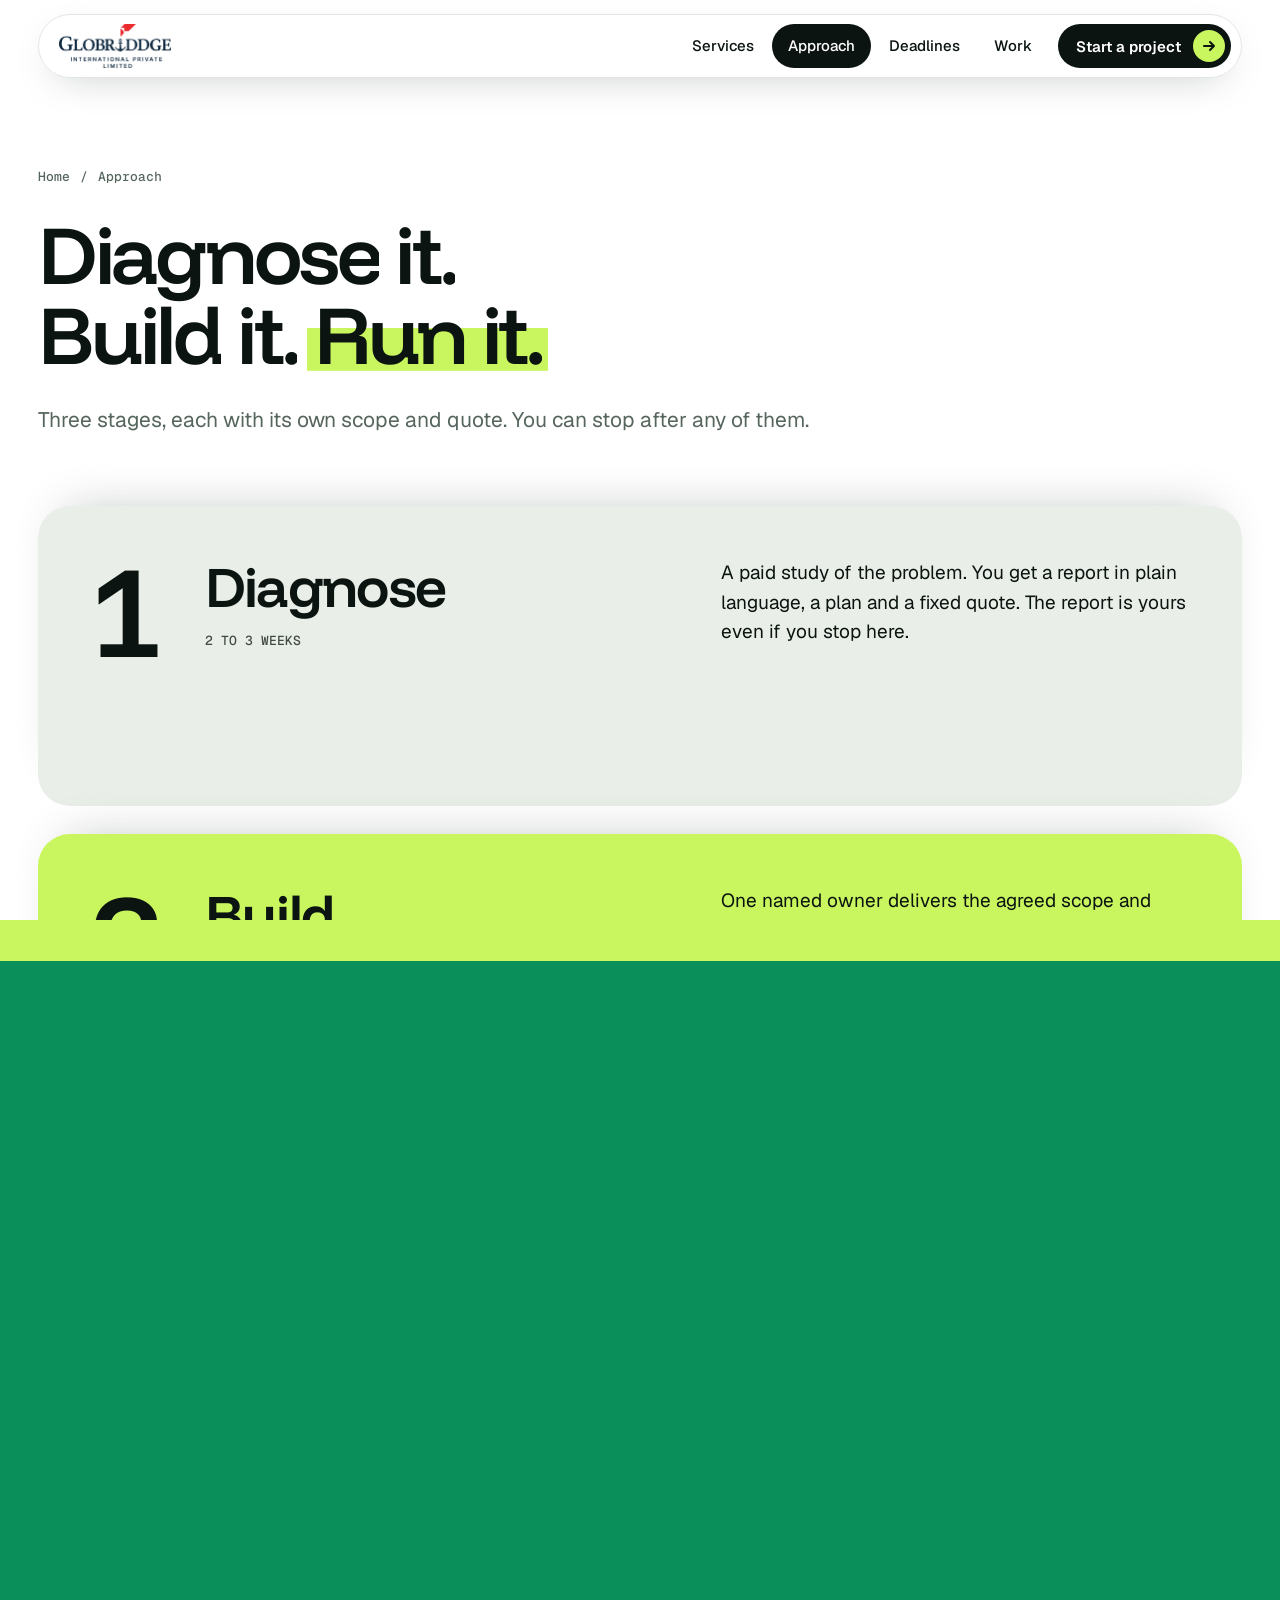
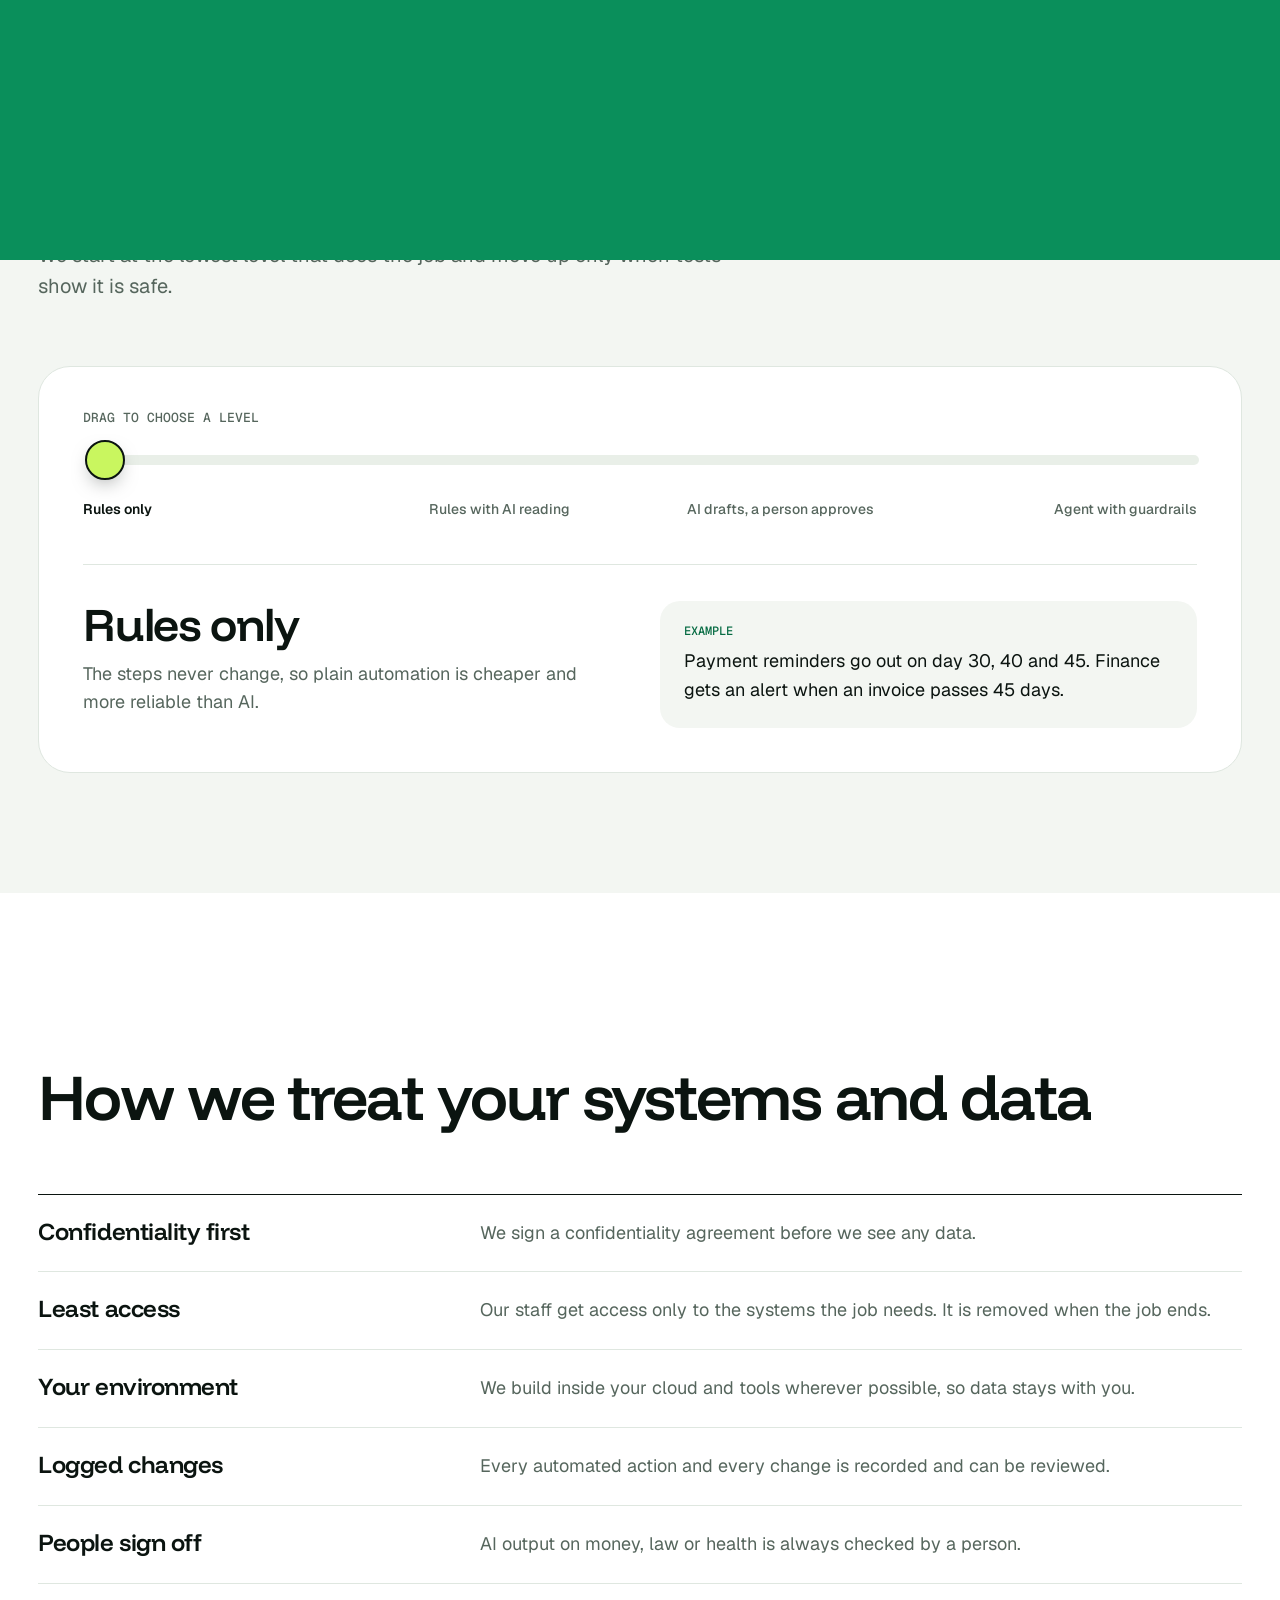
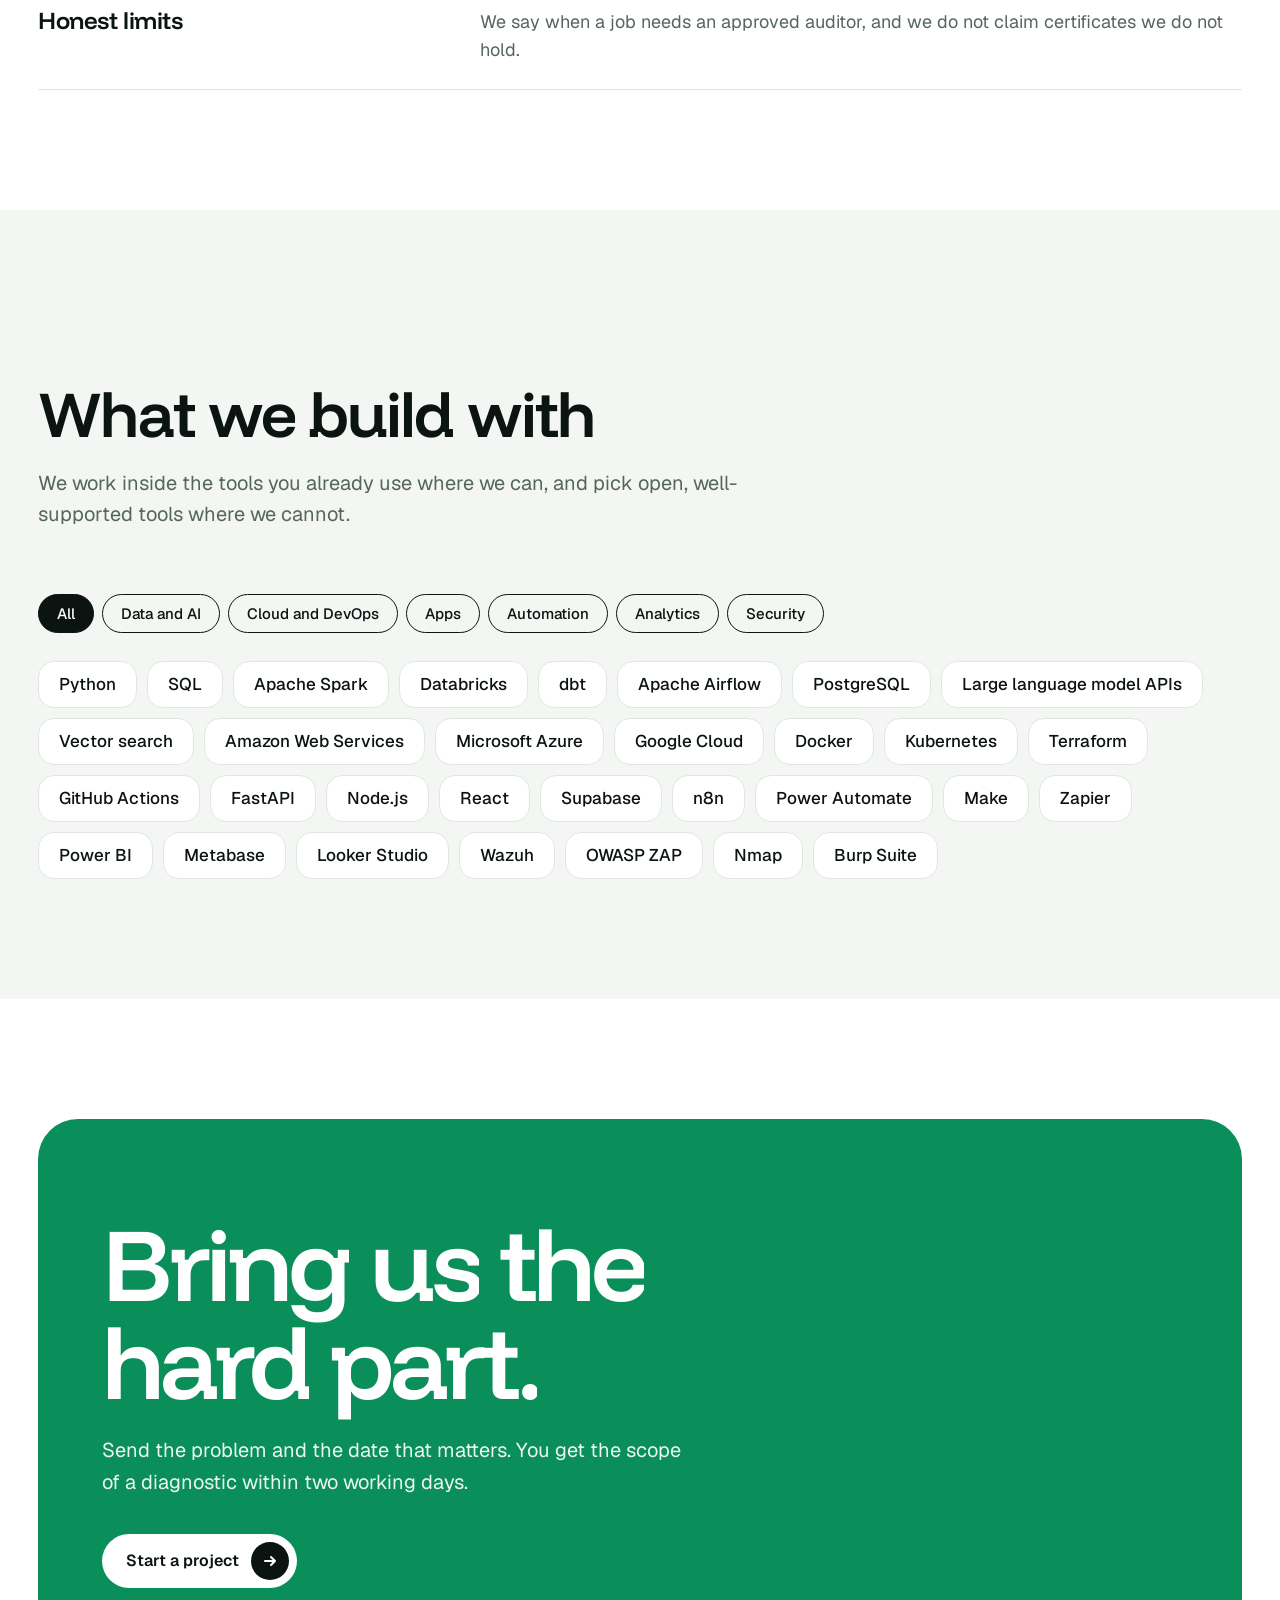
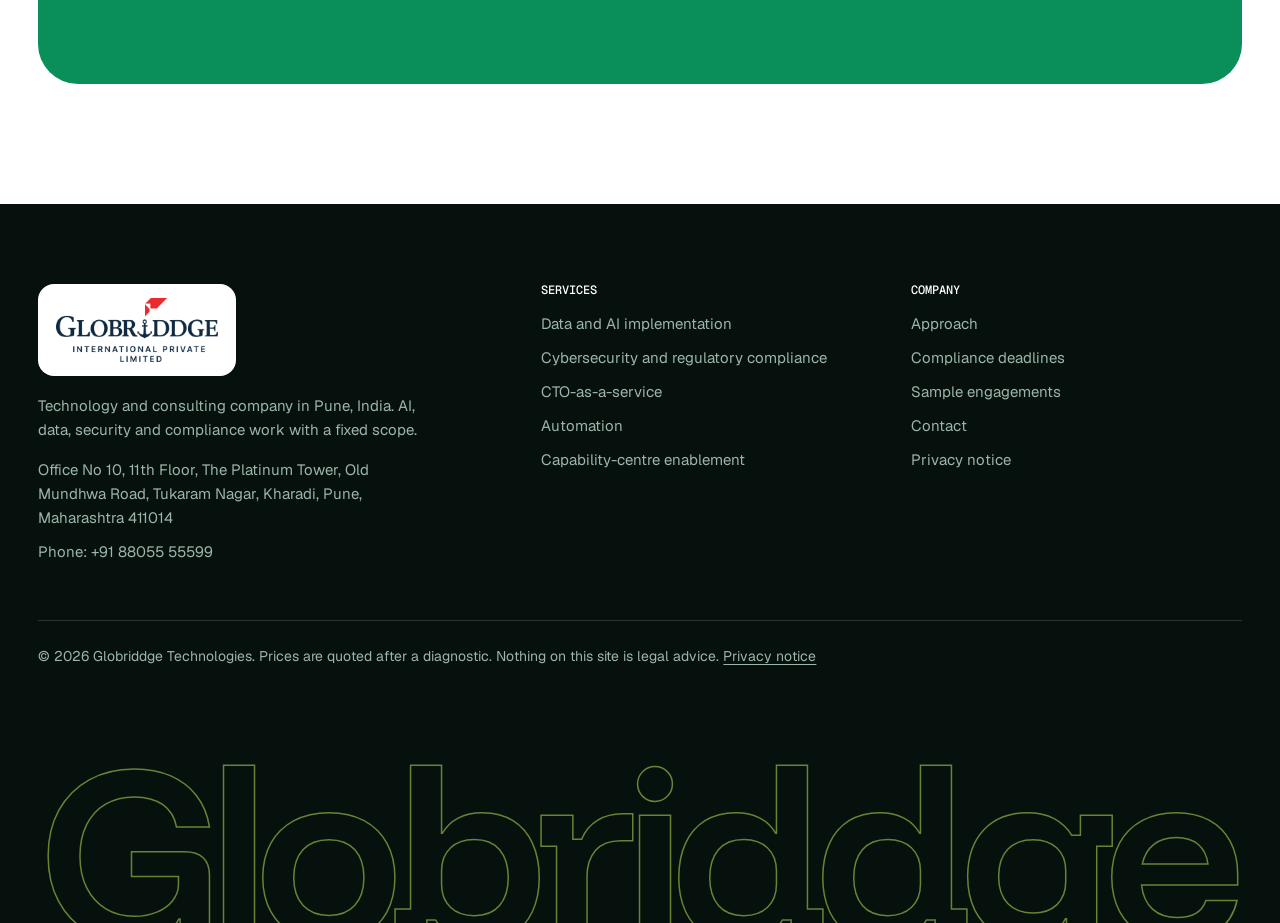
==== commit 8653f1e6: "Add office address, phone and hours Co-Authored-By: Claude Fable 5.2 <noreply@anthropic.com> Claude-" ====
--- a/approach.html
+++ b/approach.html
@@ -28,9 +28,9 @@
 <link rel="apple-touch-icon" href="logo.png">
 <link rel="preload" href="fonts/funnel-display-latin-wght-normal.woff2" as="font" type="font/woff2" crossorigin>
 <link rel="preload" href="fonts/geist-latin-wght-normal.woff2" as="font" type="font/woff2" crossorigin>
-<link rel="stylesheet" href="style.css?v=1794560117">
+<link rel="stylesheet" href="style.css?v=1794560263">
 <script>try{if(sessionStorage.getItem("gbT"))document.documentElement.className="arriving pre"}catch(e){}</script>
-<script type="application/ld+json">{"@context": "https://schema.org", "@graph": [{"@type": ["ProfessionalService", "Organization"], "@id": "https://globparth.github.io/glob_website/#organization", "name": "Globriddge Technologies", "url": "https://globparth.github.io/glob_website/", "logo": {"@type": "ImageObject", "url": "https://globparth.github.io/glob_website/logo.png", "width": 512, "height": 512}, "image": "https://globparth.github.io/glob_website/og-image.png", "description": "Globriddge Technologies turns deadlines and backlogs into finished AI, data and security systems for mid-sized companies, regulated Indian institutions and global firms building in India.", "address": {"@type": "PostalAddress", "addressLocality": "Pune", "addressRegion": "Maharashtra", "addressCountry": "IN"}, "geo": {"@type": "GeoCoordinates", "latitude": 18.52, "longitude": 73.86}, "areaServed": [{"@type": "Country", "name": "India"}, {"@type": "Place", "name": "Worldwide"}], "hasOfferCatalog": {"@type": "OfferCatalog", "name": "Services", "itemListElement": [{"@type": "Offer", "itemOffered": {"@type": "Service", "name": "Data and AI implementation", "description": "AI assistants, data pipelines and dashboards taken from pilot to production, with tests that check every answer. Technology consulting from Pune, India.", "url": "https://globparth.github.io/glob_website/data-ai-implementation.html"}}, {"@type": "Offer", "itemOffered": {"@type": "Service", "name": "Cybersecurity and regulatory compliance", "description": "Readiness for India’s DPDP Rules, RBI cyber directions for urban co-operative banks and the SEBI cyber framework: gap reports, evidence packs and managed compliance.", "url": "https://globparth.github.io/glob_website/cybersecurity-compliance.html"}}, {"@type": "Offer", "itemOffered": {"@type": "Service", "name": "CTO-as-a-service", "description": "A senior technology leader by the month: architecture reviews, vendor and hiring decisions, cost control and technical due diligence for investors.", "url": "https://globparth.github.io/glob_website/cto-as-a-service.html"}}, {"@type": "Offer", "itemOffered": {"@type": "Service", "name": "Automation", "description": "Document, workflow and back-office automation with human approval steps. We measure hours before we start, so the saving is a number and not a guess.", "url": "https://globparth.github.io/glob_website/business-automation.html"}}, {"@type": "Offer", "itemOffered": {"@type": "Service", "name": "Capability-centre enablement", "description": "Set-up support, engineering pods and onboarding for companies building a Global Capability Centre (GCC) in India: cloud, security baseline and hiring.", "url": "https://globparth.github.io/glob_website/capability-centre-enablement.html"}}]}}, {"@type": "WebSite", "@id": "https://globparth.github.io/glob_website/#website", "url": "https://globparth.github.io/glob_website/", "name": "Globriddge Technologies", "publisher": {"@id": "https://globparth.github.io/glob_website/#organization"}, "inLanguage": "en-IN"}]}</script>
+<script type="application/ld+json">{"@context": "https://schema.org", "@graph": [{"@type": ["ProfessionalService", "Organization"], "@id": "https://globparth.github.io/glob_website/#organization", "name": "Globriddge Technologies", "url": "https://globparth.github.io/glob_website/", "logo": {"@type": "ImageObject", "url": "https://globparth.github.io/glob_website/logo.png", "width": 512, "height": 512}, "image": "https://globparth.github.io/glob_website/og-image.png", "description": "Globriddge Technologies turns deadlines and backlogs into finished AI, data and security systems for mid-sized companies, regulated Indian institutions and global firms building in India.", "telephone": "+918805555599", "address": {"@type": "PostalAddress", "streetAddress": "Office No 10, 11th Floor, The Platinum Tower, Old Mundhwa Road, Tukaram Nagar, Kharadi", "addressLocality": "Pune", "addressRegion": "Maharashtra", "postalCode": "411014", "addressCountry": "IN"}, "geo": {"@type": "GeoCoordinates", "latitude": 18.52, "longitude": 73.86}, "areaServed": [{"@type": "Country", "name": "India"}, {"@type": "Place", "name": "Worldwide"}], "hasOfferCatalog": {"@type": "OfferCatalog", "name": "Services", "itemListElement": [{"@type": "Offer", "itemOffered": {"@type": "Service", "name": "Data and AI implementation", "description": "AI assistants, data pipelines and dashboards taken from pilot to production, with tests that check every answer. Technology consulting from Pune, India.", "url": "https://globparth.github.io/glob_website/data-ai-implementation.html"}}, {"@type": "Offer", "itemOffered": {"@type": "Service", "name": "Cybersecurity and regulatory compliance", "description": "Readiness for India’s DPDP Rules, RBI cyber directions for urban co-operative banks and the SEBI cyber framework: gap reports, evidence packs and managed compliance.", "url": "https://globparth.github.io/glob_website/cybersecurity-compliance.html"}}, {"@type": "Offer", "itemOffered": {"@type": "Service", "name": "CTO-as-a-service", "description": "A senior technology leader by the month: architecture reviews, vendor and hiring decisions, cost control and technical due diligence for investors.", "url": "https://globparth.github.io/glob_website/cto-as-a-service.html"}}, {"@type": "Offer", "itemOffered": {"@type": "Service", "name": "Automation", "description": "Document, workflow and back-office automation with human approval steps. We measure hours before we start, so the saving is a number and not a guess.", "url": "https://globparth.github.io/glob_website/business-automation.html"}}, {"@type": "Offer", "itemOffered": {"@type": "Service", "name": "Capability-centre enablement", "description": "Set-up support, engineering pods and onboarding for companies building a Global Capability Centre (GCC) in India: cloud, security baseline and hiring.", "url": "https://globparth.github.io/glob_website/capability-centre-enablement.html"}}]}}, {"@type": "WebSite", "@id": "https://globparth.github.io/glob_website/#website", "url": "https://globparth.github.io/glob_website/", "name": "Globriddge Technologies", "publisher": {"@id": "https://globparth.github.io/glob_website/#organization"}, "inLanguage": "en-IN"}]}</script>
 </head>
 <body>
 <a class="skip" href="#main">Skip to content</a><div class="curtain" aria-hidden="true"></div><header class="nav" id="nav"><div class="wrap"><div class="pill"><a class="logo" href="index.html" aria-label="Globriddge, home"><img src="brand-logo.png" alt="Globriddge International Private Limited" width="904" height="357"></a><button class="burger" id="burger" aria-expanded="false" aria-controls="menu" aria-label="Open menu"><svg viewBox="0 0 24 24" fill="none" stroke="currentColor" stroke-width="2" stroke-linecap="round"><path d="M4 8h16M4 16h16"/></svg></button><nav class="menu" id="menu" aria-label="Main"><a href="services.html">Services</a><a href="approach.html" aria-current="page">Approach</a><a href="deadlines.html">Deadlines</a><a href="work.html">Work</a><a class="btn " href="contact.html">Start a project<i><svg viewBox="0 0 16 16" fill="none" stroke="currentColor" stroke-width="2" stroke-linecap="round" stroke-linejoin="round" aria-hidden="true"><path d="M3 8h10M9 4l4 4-4 4"/></svg></i></a></nav></div></div></header><main id="main"><section class="phero"><div class="wrap"><nav class="crumb" aria-label="Breadcrumb"><a href="index.html">Home</a><span>/</span><span>Approach</span></nav><h1 data-words>Diagnose it. Build it. <span class="hl">Run it.</span></h1><p class="lede">Three stages, each with its own scope and quote. You can stop after any of them.</p></div></section><section class="sec" style="padding-top:0"><div class="wrap"><div class="stack">
@@ -38,7 +38,7 @@
 <article class="scard" style="--i:1"><div class="n">2</div><div><h3>Build</h3><span class="t">6 TO 12 WEEKS</span></div><p>One named owner delivers the agreed scope and sends a progress note every week. Any change is quoted before work starts.</p></article>
 <article class="scard" style="--i:2"><div class="n">3</div><div><h3>Run</h3><span class="t">EVERY MONTH</span></div><p>We keep the system healthy, fix what breaks and report results each month, so the work does not decay after launch.</p></article></div></div></section><section class="sec soft"><div class="wrap"><div class="head"><span class="eye">THE RIGHT LEVEL</span><h2 class="h2" data-words>How much AI does the job need?</h2><p class="lede">We start at the lowest level that does the job and move up only when tests show it is safe.</p></div><div class="slider"><label for="lv" style="display:block;margin-bottom:22px">DRAG TO CHOOSE A LEVEL</label><input type="range" id="lv" min="0" max="3" step="1" value="0">
 <div class="marks" id="marks"><button type="button">Rules only</button><button type="button">Rules with AI reading</button><button type="button">AI drafts, a person approves</button><button type="button">Agent with guardrails</button></div>
-<div class="lvout" aria-live="polite"><div id="lv-a"><h3 id="lv-h">Rules only</h3><p id="lv-p">The steps never change, so plain automation is cheaper and more reliable than AI.</p></div><div class="ex" id="lv-b"><span class="lab">EXAMPLE</span><p id="lv-e">Payment reminders go out on day 30, 40 and 45. Finance gets an alert when an invoice passes 45 days.</p></div></div></div></div></section><section class="sec"><div class="wrap"><div class="head"><span class="eye">TRUST</span><h2 class="h2" data-words>How we treat your systems and data</h2></div><div class="tbl"><div class="tr2"><h3>Confidentiality first</h3><p>We sign a confidentiality agreement before we see any data.</p></div><div class="tr2"><h3>Least access</h3><p>Our staff get access only to the systems the job needs. It is removed when the job ends.</p></div><div class="tr2"><h3>Your environment</h3><p>We build inside your cloud and tools wherever possible, so data stays with you.</p></div><div class="tr2"><h3>Logged changes</h3><p>Every automated action and every change is recorded and can be reviewed.</p></div><div class="tr2"><h3>People sign off</h3><p>AI output on money, law or health is always checked by a person.</p></div><div class="tr2"><h3>Honest limits</h3><p>We say when a job needs an approved auditor, and we do not claim certificates we do not hold.</p></div></div></div></section><section class="sec soft"><div class="wrap"><div class="head"><span class="eye">TOOLS</span><h2 class="h2" data-words>What we build with</h2><p class="lede">We work inside the tools you already use where we can, and pick open, well-supported tools where we cannot.</p></div><div class="filters" id="filters"><button class="fb" type="button" data-f="all" aria-pressed="true">All</button><button class="fb" type="button" data-f="Data and AI" aria-pressed="false">Data and AI</button><button class="fb" type="button" data-f="Cloud and DevOps" aria-pressed="false">Cloud and DevOps</button><button class="fb" type="button" data-f="Apps" aria-pressed="false">Apps</button><button class="fb" type="button" data-f="Automation" aria-pressed="false">Automation</button><button class="fb" type="button" data-f="Analytics" aria-pressed="false">Analytics</button><button class="fb" type="button" data-f="Security" aria-pressed="false">Security</button></div><div class="tools" id="tools"></div></div></section><section class="sec"><div class="wrap"><div class="cpanel"><div class="rings" aria-hidden="true"><i></i><i></i><i></i></div><h2 data-words>Bring us the hard part.</h2><p>Send the problem and the date that matters. You get the scope of a diagnostic within two working days.</p><div class="cta"><a class="btn lt" href="contact.html">Start a project<i><svg viewBox="0 0 16 16" fill="none" stroke="currentColor" stroke-width="2" stroke-linecap="round" stroke-linejoin="round" aria-hidden="true"><path d="M3 8h10M9 4l4 4-4 4"/></svg></i></a></div></div></div></section></main><footer><div class="wrap"><div class="fg"><div><a class="logo chip" href="index.html"><img src="brand-logo.png" alt="Globriddge International Private Limited" width="904" height="357"></a><p style="margin-top:18px;max-width:38ch">Technology and consulting company in Pune, India. AI, data, security and compliance work with a fixed scope.</p></div><div><h4>SERVICES</h4><ul><li><a href="data-ai-implementation.html">Data and AI implementation</a></li><li><a href="cybersecurity-compliance.html">Cybersecurity and regulatory compliance</a></li><li><a href="cto-as-a-service.html">CTO-as-a-service</a></li><li><a href="business-automation.html">Automation</a></li><li><a href="capability-centre-enablement.html">Capability-centre enablement</a></li></ul></div><div><h4>COMPANY</h4><ul><li><a href="approach.html">Approach</a></li><li><a href="deadlines.html">Compliance deadlines</a></li><li><a href="work.html">Sample engagements</a></li><li><a href="contact.html">Contact</a></li><li><a href="privacy.html">Privacy notice</a></li></ul></div></div><div class="legal"><p>© <span class="yr">2026</span> Globriddge Technologies. Prices are quoted after a diagnostic. Nothing on this site is legal advice. <a href="privacy.html">Privacy notice</a></p></div><div class="mark" aria-hidden="true">Globriddge</div></div></footer>
-<script src="main.js?v=1794560117"></script>
+<div class="lvout" aria-live="polite"><div id="lv-a"><h3 id="lv-h">Rules only</h3><p id="lv-p">The steps never change, so plain automation is cheaper and more reliable than AI.</p></div><div class="ex" id="lv-b"><span class="lab">EXAMPLE</span><p id="lv-e">Payment reminders go out on day 30, 40 and 45. Finance gets an alert when an invoice passes 45 days.</p></div></div></div></div></section><section class="sec"><div class="wrap"><div class="head"><span class="eye">TRUST</span><h2 class="h2" data-words>How we treat your systems and data</h2></div><div class="tbl"><div class="tr2"><h3>Confidentiality first</h3><p>We sign a confidentiality agreement before we see any data.</p></div><div class="tr2"><h3>Least access</h3><p>Our staff get access only to the systems the job needs. It is removed when the job ends.</p></div><div class="tr2"><h3>Your environment</h3><p>We build inside your cloud and tools wherever possible, so data stays with you.</p></div><div class="tr2"><h3>Logged changes</h3><p>Every automated action and every change is recorded and can be reviewed.</p></div><div class="tr2"><h3>People sign off</h3><p>AI output on money, law or health is always checked by a person.</p></div><div class="tr2"><h3>Honest limits</h3><p>We say when a job needs an approved auditor, and we do not claim certificates we do not hold.</p></div></div></div></section><section class="sec soft"><div class="wrap"><div class="head"><span class="eye">TOOLS</span><h2 class="h2" data-words>What we build with</h2><p class="lede">We work inside the tools you already use where we can, and pick open, well-supported tools where we cannot.</p></div><div class="filters" id="filters"><button class="fb" type="button" data-f="all" aria-pressed="true">All</button><button class="fb" type="button" data-f="Data and AI" aria-pressed="false">Data and AI</button><button class="fb" type="button" data-f="Cloud and DevOps" aria-pressed="false">Cloud and DevOps</button><button class="fb" type="button" data-f="Apps" aria-pressed="false">Apps</button><button class="fb" type="button" data-f="Automation" aria-pressed="false">Automation</button><button class="fb" type="button" data-f="Analytics" aria-pressed="false">Analytics</button><button class="fb" type="button" data-f="Security" aria-pressed="false">Security</button></div><div class="tools" id="tools"></div></div></section><section class="sec"><div class="wrap"><div class="cpanel"><div class="rings" aria-hidden="true"><i></i><i></i><i></i></div><h2 data-words>Bring us the hard part.</h2><p>Send the problem and the date that matters. You get the scope of a diagnostic within two working days.</p><div class="cta"><a class="btn lt" href="contact.html">Start a project<i><svg viewBox="0 0 16 16" fill="none" stroke="currentColor" stroke-width="2" stroke-linecap="round" stroke-linejoin="round" aria-hidden="true"><path d="M3 8h10M9 4l4 4-4 4"/></svg></i></a></div></div></div></section></main><footer><div class="wrap"><div class="fg"><div><a class="logo chip" href="index.html"><img src="brand-logo.png" alt="Globriddge International Private Limited" width="904" height="357"></a><p style="margin-top:18px;max-width:38ch">Technology and consulting company in Pune, India. AI, data, security and compliance work with a fixed scope.</p><p style="margin-top:16px;max-width:38ch">Office No 10, 11th Floor, The Platinum Tower, Old Mundhwa Road, Tukaram Nagar, Kharadi, Pune, Maharashtra 411014</p><p style="margin-top:10px">Phone: +91 88055 55599</p></div><div><h4>SERVICES</h4><ul><li><a href="data-ai-implementation.html">Data and AI implementation</a></li><li><a href="cybersecurity-compliance.html">Cybersecurity and regulatory compliance</a></li><li><a href="cto-as-a-service.html">CTO-as-a-service</a></li><li><a href="business-automation.html">Automation</a></li><li><a href="capability-centre-enablement.html">Capability-centre enablement</a></li></ul></div><div><h4>COMPANY</h4><ul><li><a href="approach.html">Approach</a></li><li><a href="deadlines.html">Compliance deadlines</a></li><li><a href="work.html">Sample engagements</a></li><li><a href="contact.html">Contact</a></li><li><a href="privacy.html">Privacy notice</a></li></ul></div></div><div class="legal"><p>© <span class="yr">2026</span> Globriddge Technologies. Prices are quoted after a diagnostic. Nothing on this site is legal advice. <a href="privacy.html">Privacy notice</a></p></div><div class="mark" aria-hidden="true">Globriddge</div></div></footer>
+<script src="main.js?v=1794560263"></script>
 </body>
 </html>
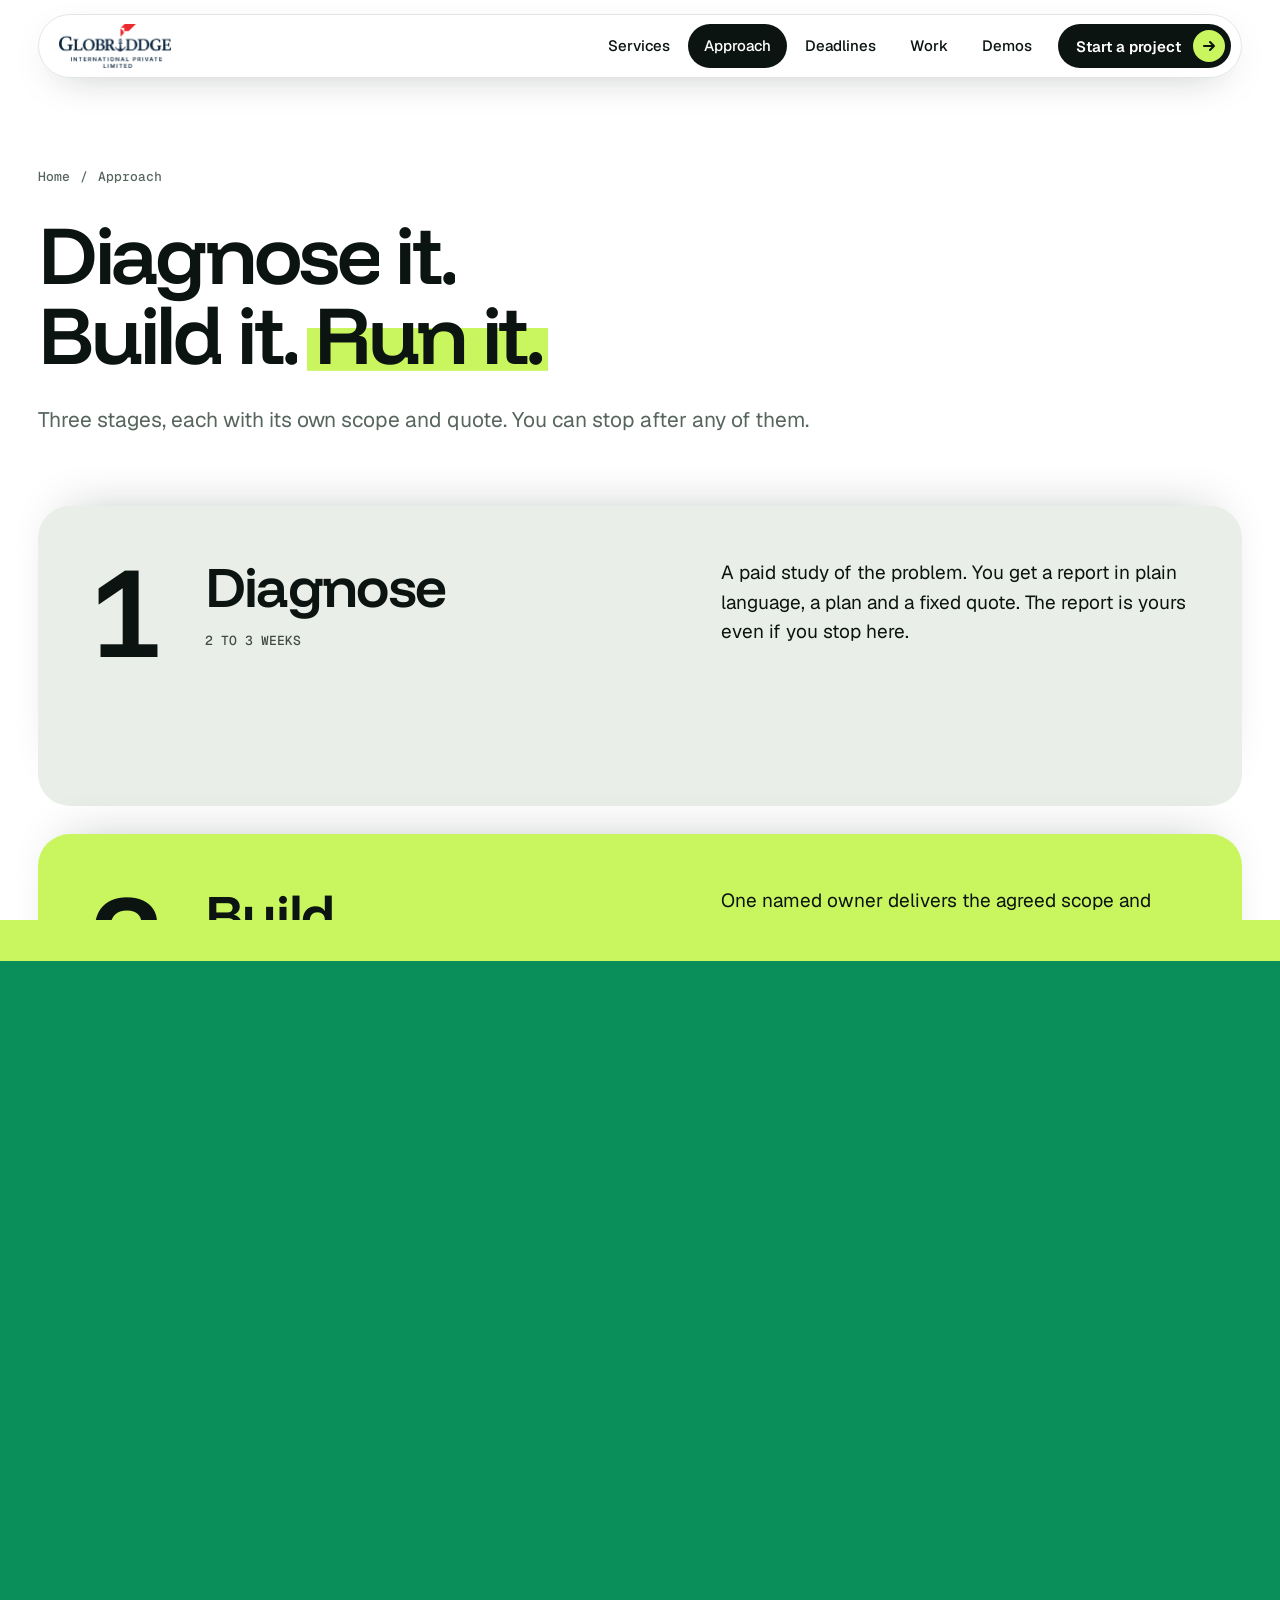
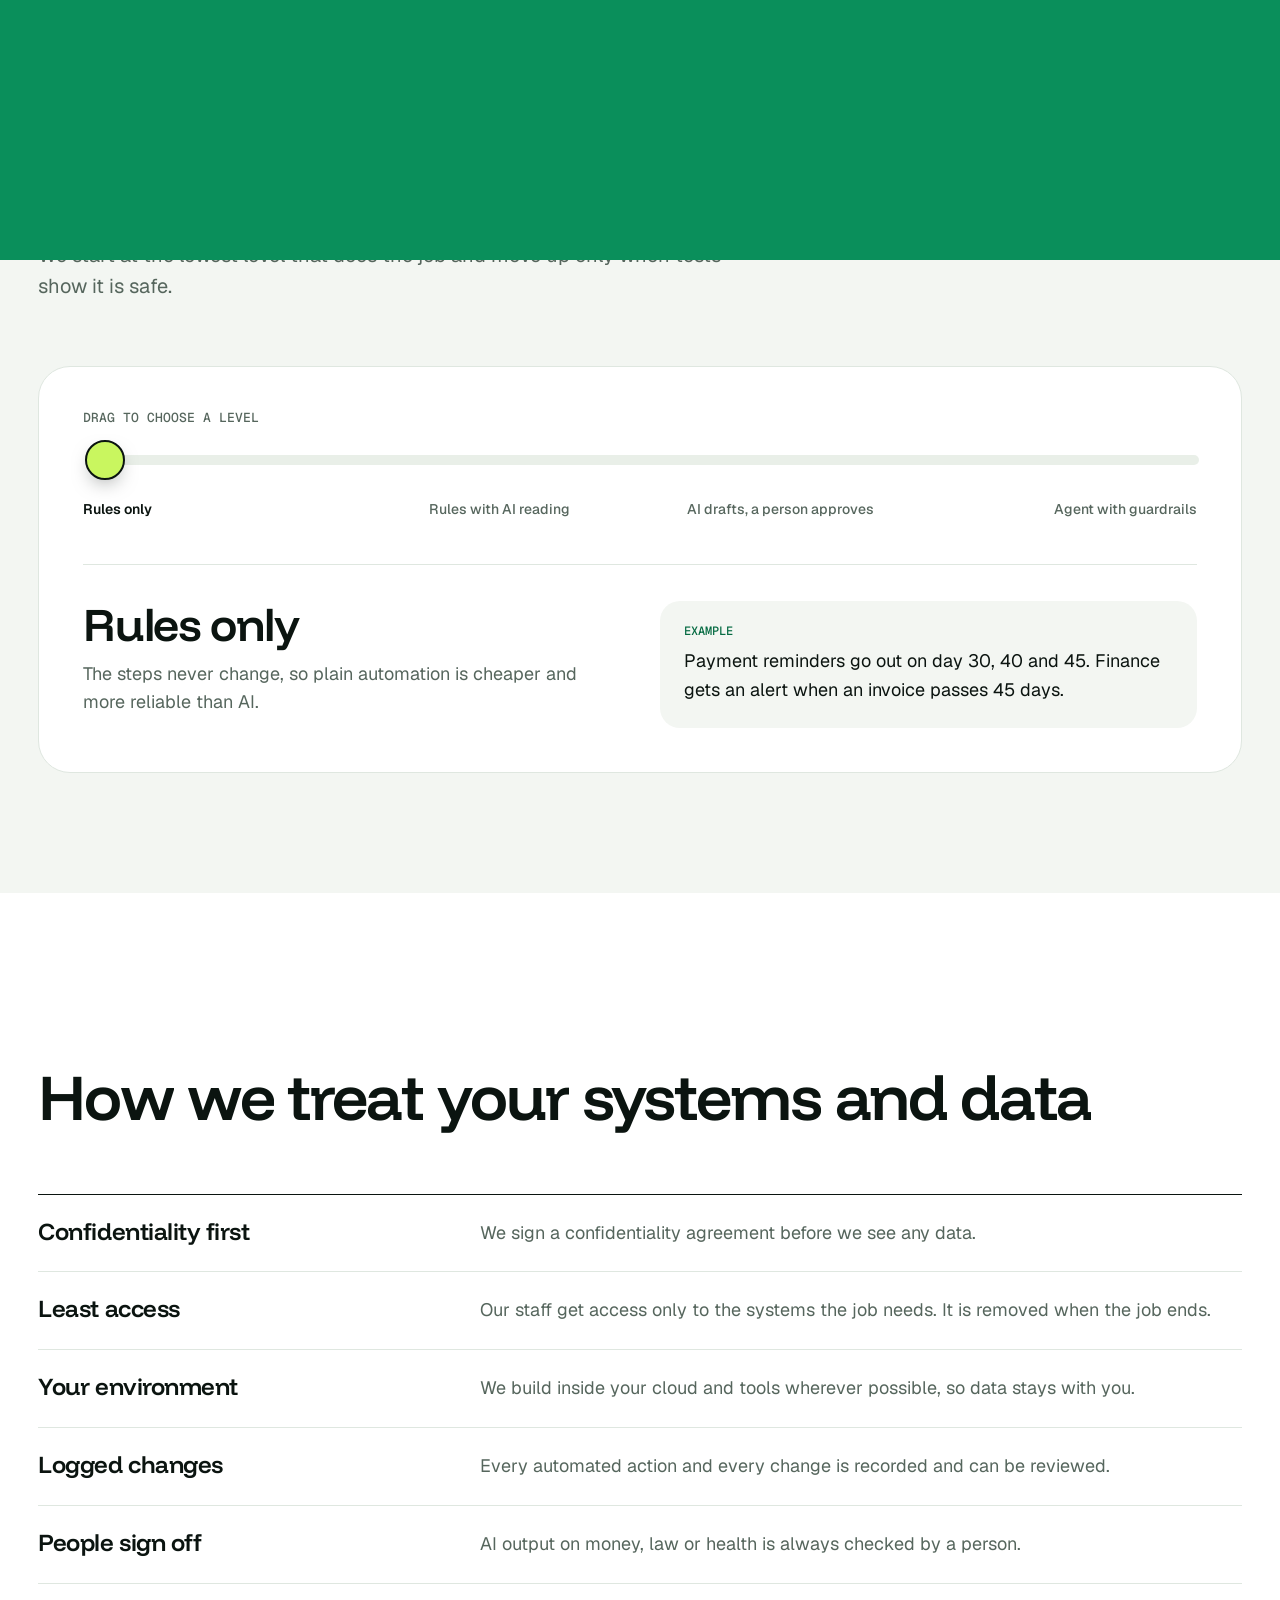
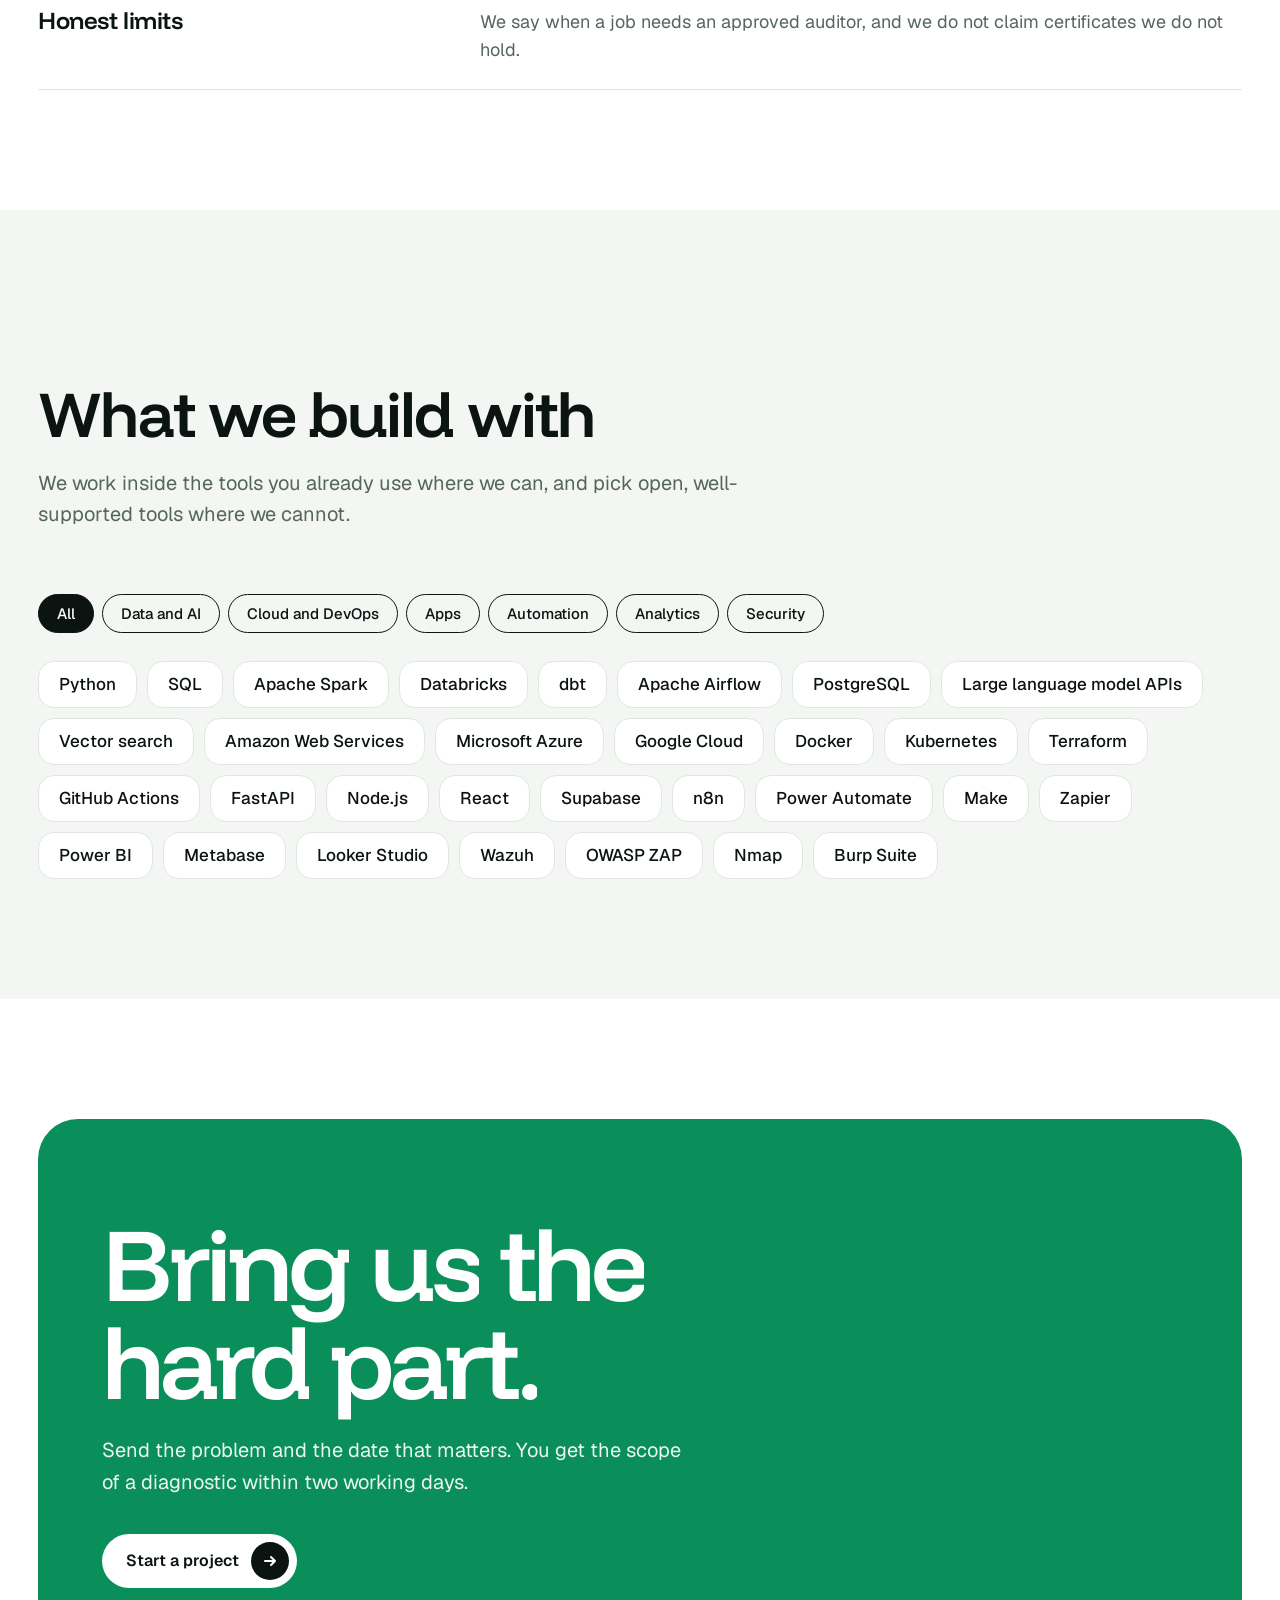
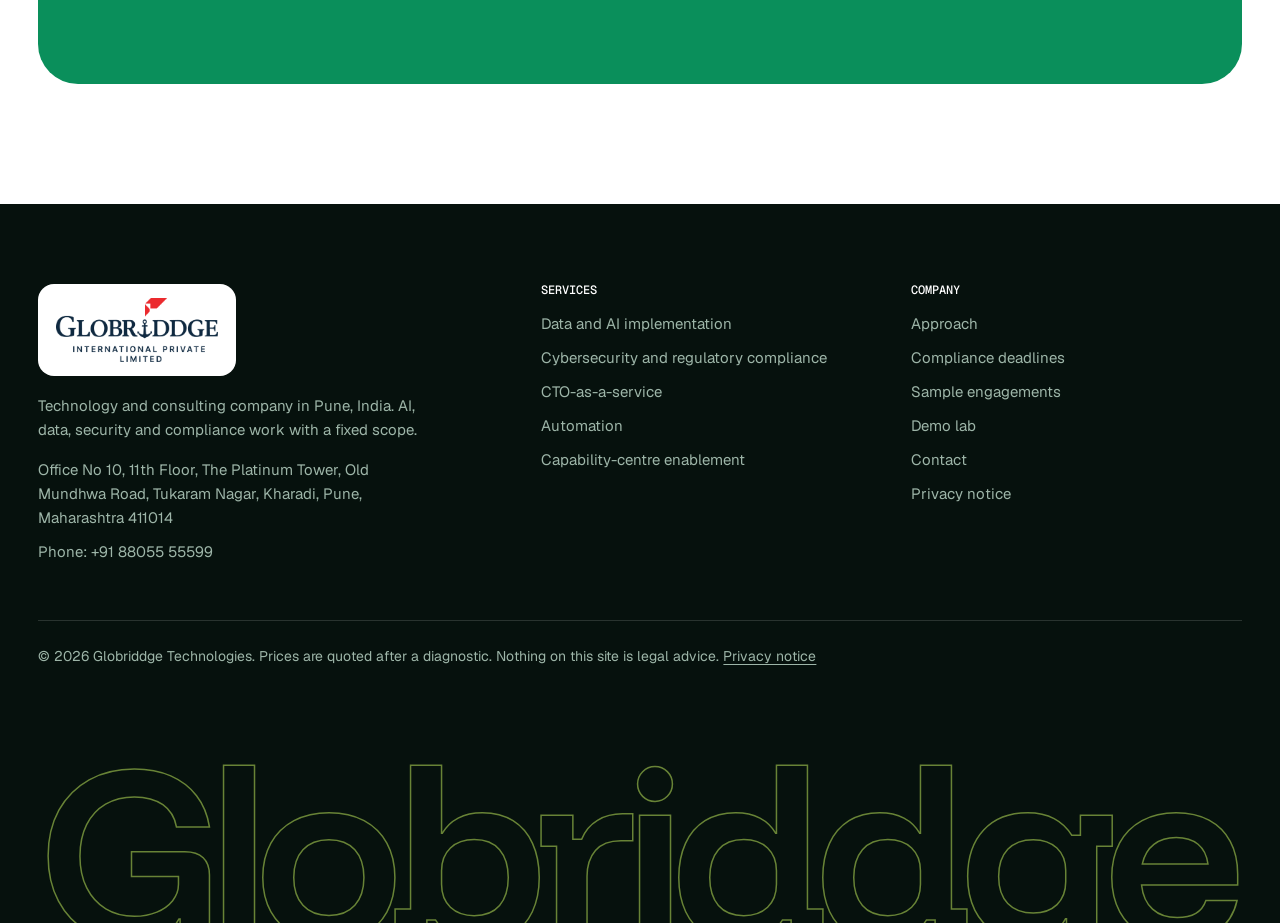
==== commit b7fbb269: "Add Demo Lab page with five working service demos Co-Authored-By: Claude Fable 5.2 <noreply@anthropi" ====
--- a/approach.html
+++ b/approach.html
@@ -33,12 +33,12 @@
 <script type="application/ld+json">{"@context": "https://schema.org", "@graph": [{"@type": ["ProfessionalService", "Organization"], "@id": "https://globparth.github.io/glob_website/#organization", "name": "Globriddge Technologies", "url": "https://globparth.github.io/glob_website/", "logo": {"@type": "ImageObject", "url": "https://globparth.github.io/glob_website/logo.png", "width": 512, "height": 512}, "image": "https://globparth.github.io/glob_website/og-image.png", "description": "Globriddge Technologies turns deadlines and backlogs into finished AI, data and security systems for mid-sized companies, regulated Indian institutions and global firms building in India.", "telephone": "+918805555599", "address": {"@type": "PostalAddress", "streetAddress": "Office No 10, 11th Floor, The Platinum Tower, Old Mundhwa Road, Tukaram Nagar, Kharadi", "addressLocality": "Pune", "addressRegion": "Maharashtra", "postalCode": "411014", "addressCountry": "IN"}, "geo": {"@type": "GeoCoordinates", "latitude": 18.52, "longitude": 73.86}, "areaServed": [{"@type": "Country", "name": "India"}, {"@type": "Place", "name": "Worldwide"}], "hasOfferCatalog": {"@type": "OfferCatalog", "name": "Services", "itemListElement": [{"@type": "Offer", "itemOffered": {"@type": "Service", "name": "Data and AI implementation", "description": "AI assistants, data pipelines and dashboards taken from pilot to production, with tests that check every answer. Technology consulting from Pune, India.", "url": "https://globparth.github.io/glob_website/data-ai-implementation.html"}}, {"@type": "Offer", "itemOffered": {"@type": "Service", "name": "Cybersecurity and regulatory compliance", "description": "Readiness for India’s DPDP Rules, RBI cyber directions for urban co-operative banks and the SEBI cyber framework: gap reports, evidence packs and managed compliance.", "url": "https://globparth.github.io/glob_website/cybersecurity-compliance.html"}}, {"@type": "Offer", "itemOffered": {"@type": "Service", "name": "CTO-as-a-service", "description": "A senior technology leader by the month: architecture reviews, vendor and hiring decisions, cost control and technical due diligence for investors.", "url": "https://globparth.github.io/glob_website/cto-as-a-service.html"}}, {"@type": "Offer", "itemOffered": {"@type": "Service", "name": "Automation", "description": "Document, workflow and back-office automation with human approval steps. We measure hours before we start, so the saving is a number and not a guess.", "url": "https://globparth.github.io/glob_website/business-automation.html"}}, {"@type": "Offer", "itemOffered": {"@type": "Service", "name": "Capability-centre enablement", "description": "Set-up support, engineering pods and onboarding for companies building a Global Capability Centre (GCC) in India: cloud, security baseline and hiring.", "url": "https://globparth.github.io/glob_website/capability-centre-enablement.html"}}]}}, {"@type": "WebSite", "@id": "https://globparth.github.io/glob_website/#website", "url": "https://globparth.github.io/glob_website/", "name": "Globriddge Technologies", "publisher": {"@id": "https://globparth.github.io/glob_website/#organization"}, "inLanguage": "en-IN"}]}</script>
 </head>
 <body>
-<a class="skip" href="#main">Skip to content</a><div class="curtain" aria-hidden="true"></div><header class="nav" id="nav"><div class="wrap"><div class="pill"><a class="logo" href="index.html" aria-label="Globriddge, home"><img src="brand-logo.png" alt="Globriddge International Private Limited" width="904" height="357"></a><button class="burger" id="burger" aria-expanded="false" aria-controls="menu" aria-label="Open menu"><svg viewBox="0 0 24 24" fill="none" stroke="currentColor" stroke-width="2" stroke-linecap="round"><path d="M4 8h16M4 16h16"/></svg></button><nav class="menu" id="menu" aria-label="Main"><a href="services.html">Services</a><a href="approach.html" aria-current="page">Approach</a><a href="deadlines.html">Deadlines</a><a href="work.html">Work</a><a class="btn " href="contact.html">Start a project<i><svg viewBox="0 0 16 16" fill="none" stroke="currentColor" stroke-width="2" stroke-linecap="round" stroke-linejoin="round" aria-hidden="true"><path d="M3 8h10M9 4l4 4-4 4"/></svg></i></a></nav></div></div></header><main id="main"><section class="phero"><div class="wrap"><nav class="crumb" aria-label="Breadcrumb"><a href="index.html">Home</a><span>/</span><span>Approach</span></nav><h1 data-words>Diagnose it. Build it. <span class="hl">Run it.</span></h1><p class="lede">Three stages, each with its own scope and quote. You can stop after any of them.</p></div></section><section class="sec" style="padding-top:0"><div class="wrap"><div class="stack">
+<a class="skip" href="#main">Skip to content</a><div class="curtain" aria-hidden="true"></div><header class="nav" id="nav"><div class="wrap"><div class="pill"><a class="logo" href="index.html" aria-label="Globriddge, home"><img src="brand-logo.png" alt="Globriddge International Private Limited" width="904" height="357"></a><button class="burger" id="burger" aria-expanded="false" aria-controls="menu" aria-label="Open menu"><svg viewBox="0 0 24 24" fill="none" stroke="currentColor" stroke-width="2" stroke-linecap="round"><path d="M4 8h16M4 16h16"/></svg></button><nav class="menu" id="menu" aria-label="Main"><a href="services.html">Services</a><a href="approach.html" aria-current="page">Approach</a><a href="deadlines.html">Deadlines</a><a href="work.html">Work</a><a href="demos.html">Demos</a><a class="btn " href="contact.html">Start a project<i><svg viewBox="0 0 16 16" fill="none" stroke="currentColor" stroke-width="2" stroke-linecap="round" stroke-linejoin="round" aria-hidden="true"><path d="M3 8h10M9 4l4 4-4 4"/></svg></i></a></nav></div></div></header><main id="main"><section class="phero"><div class="wrap"><nav class="crumb" aria-label="Breadcrumb"><a href="index.html">Home</a><span>/</span><span>Approach</span></nav><h1 data-words>Diagnose it. Build it. <span class="hl">Run it.</span></h1><p class="lede">Three stages, each with its own scope and quote. You can stop after any of them.</p></div></section><section class="sec" style="padding-top:0"><div class="wrap"><div class="stack">
 <article class="scard" style="--i:0"><div class="n">1</div><div><h3>Diagnose</h3><span class="t">2 TO 3 WEEKS</span></div><p>A paid study of the problem. You get a report in plain language, a plan and a fixed quote. The report is yours even if you stop here.</p></article>
 <article class="scard" style="--i:1"><div class="n">2</div><div><h3>Build</h3><span class="t">6 TO 12 WEEKS</span></div><p>One named owner delivers the agreed scope and sends a progress note every week. Any change is quoted before work starts.</p></article>
 <article class="scard" style="--i:2"><div class="n">3</div><div><h3>Run</h3><span class="t">EVERY MONTH</span></div><p>We keep the system healthy, fix what breaks and report results each month, so the work does not decay after launch.</p></article></div></div></section><section class="sec soft"><div class="wrap"><div class="head"><span class="eye">THE RIGHT LEVEL</span><h2 class="h2" data-words>How much AI does the job need?</h2><p class="lede">We start at the lowest level that does the job and move up only when tests show it is safe.</p></div><div class="slider"><label for="lv" style="display:block;margin-bottom:22px">DRAG TO CHOOSE A LEVEL</label><input type="range" id="lv" min="0" max="3" step="1" value="0">
 <div class="marks" id="marks"><button type="button">Rules only</button><button type="button">Rules with AI reading</button><button type="button">AI drafts, a person approves</button><button type="button">Agent with guardrails</button></div>
-<div class="lvout" aria-live="polite"><div id="lv-a"><h3 id="lv-h">Rules only</h3><p id="lv-p">The steps never change, so plain automation is cheaper and more reliable than AI.</p></div><div class="ex" id="lv-b"><span class="lab">EXAMPLE</span><p id="lv-e">Payment reminders go out on day 30, 40 and 45. Finance gets an alert when an invoice passes 45 days.</p></div></div></div></div></section><section class="sec"><div class="wrap"><div class="head"><span class="eye">TRUST</span><h2 class="h2" data-words>How we treat your systems and data</h2></div><div class="tbl"><div class="tr2"><h3>Confidentiality first</h3><p>We sign a confidentiality agreement before we see any data.</p></div><div class="tr2"><h3>Least access</h3><p>Our staff get access only to the systems the job needs. It is removed when the job ends.</p></div><div class="tr2"><h3>Your environment</h3><p>We build inside your cloud and tools wherever possible, so data stays with you.</p></div><div class="tr2"><h3>Logged changes</h3><p>Every automated action and every change is recorded and can be reviewed.</p></div><div class="tr2"><h3>People sign off</h3><p>AI output on money, law or health is always checked by a person.</p></div><div class="tr2"><h3>Honest limits</h3><p>We say when a job needs an approved auditor, and we do not claim certificates we do not hold.</p></div></div></div></section><section class="sec soft"><div class="wrap"><div class="head"><span class="eye">TOOLS</span><h2 class="h2" data-words>What we build with</h2><p class="lede">We work inside the tools you already use where we can, and pick open, well-supported tools where we cannot.</p></div><div class="filters" id="filters"><button class="fb" type="button" data-f="all" aria-pressed="true">All</button><button class="fb" type="button" data-f="Data and AI" aria-pressed="false">Data and AI</button><button class="fb" type="button" data-f="Cloud and DevOps" aria-pressed="false">Cloud and DevOps</button><button class="fb" type="button" data-f="Apps" aria-pressed="false">Apps</button><button class="fb" type="button" data-f="Automation" aria-pressed="false">Automation</button><button class="fb" type="button" data-f="Analytics" aria-pressed="false">Analytics</button><button class="fb" type="button" data-f="Security" aria-pressed="false">Security</button></div><div class="tools" id="tools"></div></div></section><section class="sec"><div class="wrap"><div class="cpanel"><div class="rings" aria-hidden="true"><i></i><i></i><i></i></div><h2 data-words>Bring us the hard part.</h2><p>Send the problem and the date that matters. You get the scope of a diagnostic within two working days.</p><div class="cta"><a class="btn lt" href="contact.html">Start a project<i><svg viewBox="0 0 16 16" fill="none" stroke="currentColor" stroke-width="2" stroke-linecap="round" stroke-linejoin="round" aria-hidden="true"><path d="M3 8h10M9 4l4 4-4 4"/></svg></i></a></div></div></div></section></main><footer><div class="wrap"><div class="fg"><div><a class="logo chip" href="index.html"><img src="brand-logo.png" alt="Globriddge International Private Limited" width="904" height="357"></a><p style="margin-top:18px;max-width:38ch">Technology and consulting company in Pune, India. AI, data, security and compliance work with a fixed scope.</p><p style="margin-top:16px;max-width:38ch">Office No 10, 11th Floor, The Platinum Tower, Old Mundhwa Road, Tukaram Nagar, Kharadi, Pune, Maharashtra 411014</p><p style="margin-top:10px">Phone: +91 88055 55599</p></div><div><h4>SERVICES</h4><ul><li><a href="data-ai-implementation.html">Data and AI implementation</a></li><li><a href="cybersecurity-compliance.html">Cybersecurity and regulatory compliance</a></li><li><a href="cto-as-a-service.html">CTO-as-a-service</a></li><li><a href="business-automation.html">Automation</a></li><li><a href="capability-centre-enablement.html">Capability-centre enablement</a></li></ul></div><div><h4>COMPANY</h4><ul><li><a href="approach.html">Approach</a></li><li><a href="deadlines.html">Compliance deadlines</a></li><li><a href="work.html">Sample engagements</a></li><li><a href="contact.html">Contact</a></li><li><a href="privacy.html">Privacy notice</a></li></ul></div></div><div class="legal"><p>© <span class="yr">2026</span> Globriddge Technologies. Prices are quoted after a diagnostic. Nothing on this site is legal advice. <a href="privacy.html">Privacy notice</a></p></div><div class="mark" aria-hidden="true">Globriddge</div></div></footer>
+<div class="lvout" aria-live="polite"><div id="lv-a"><h3 id="lv-h">Rules only</h3><p id="lv-p">The steps never change, so plain automation is cheaper and more reliable than AI.</p></div><div class="ex" id="lv-b"><span class="lab">EXAMPLE</span><p id="lv-e">Payment reminders go out on day 30, 40 and 45. Finance gets an alert when an invoice passes 45 days.</p></div></div></div></div></section><section class="sec"><div class="wrap"><div class="head"><span class="eye">TRUST</span><h2 class="h2" data-words>How we treat your systems and data</h2></div><div class="tbl"><div class="tr2"><h3>Confidentiality first</h3><p>We sign a confidentiality agreement before we see any data.</p></div><div class="tr2"><h3>Least access</h3><p>Our staff get access only to the systems the job needs. It is removed when the job ends.</p></div><div class="tr2"><h3>Your environment</h3><p>We build inside your cloud and tools wherever possible, so data stays with you.</p></div><div class="tr2"><h3>Logged changes</h3><p>Every automated action and every change is recorded and can be reviewed.</p></div><div class="tr2"><h3>People sign off</h3><p>AI output on money, law or health is always checked by a person.</p></div><div class="tr2"><h3>Honest limits</h3><p>We say when a job needs an approved auditor, and we do not claim certificates we do not hold.</p></div></div></div></section><section class="sec soft"><div class="wrap"><div class="head"><span class="eye">TOOLS</span><h2 class="h2" data-words>What we build with</h2><p class="lede">We work inside the tools you already use where we can, and pick open, well-supported tools where we cannot.</p></div><div class="filters" id="filters"><button class="fb" type="button" data-f="all" aria-pressed="true">All</button><button class="fb" type="button" data-f="Data and AI" aria-pressed="false">Data and AI</button><button class="fb" type="button" data-f="Cloud and DevOps" aria-pressed="false">Cloud and DevOps</button><button class="fb" type="button" data-f="Apps" aria-pressed="false">Apps</button><button class="fb" type="button" data-f="Automation" aria-pressed="false">Automation</button><button class="fb" type="button" data-f="Analytics" aria-pressed="false">Analytics</button><button class="fb" type="button" data-f="Security" aria-pressed="false">Security</button></div><div class="tools" id="tools"></div></div></section><section class="sec"><div class="wrap"><div class="cpanel"><div class="rings" aria-hidden="true"><i></i><i></i><i></i></div><h2 data-words>Bring us the hard part.</h2><p>Send the problem and the date that matters. You get the scope of a diagnostic within two working days.</p><div class="cta"><a class="btn lt" href="contact.html">Start a project<i><svg viewBox="0 0 16 16" fill="none" stroke="currentColor" stroke-width="2" stroke-linecap="round" stroke-linejoin="round" aria-hidden="true"><path d="M3 8h10M9 4l4 4-4 4"/></svg></i></a></div></div></div></section></main><footer><div class="wrap"><div class="fg"><div><a class="logo chip" href="index.html"><img src="brand-logo.png" alt="Globriddge International Private Limited" width="904" height="357"></a><p style="margin-top:18px;max-width:38ch">Technology and consulting company in Pune, India. AI, data, security and compliance work with a fixed scope.</p><p style="margin-top:16px;max-width:38ch">Office No 10, 11th Floor, The Platinum Tower, Old Mundhwa Road, Tukaram Nagar, Kharadi, Pune, Maharashtra 411014</p><p style="margin-top:10px">Phone: +91 88055 55599</p></div><div><h4>SERVICES</h4><ul><li><a href="data-ai-implementation.html">Data and AI implementation</a></li><li><a href="cybersecurity-compliance.html">Cybersecurity and regulatory compliance</a></li><li><a href="cto-as-a-service.html">CTO-as-a-service</a></li><li><a href="business-automation.html">Automation</a></li><li><a href="capability-centre-enablement.html">Capability-centre enablement</a></li></ul></div><div><h4>COMPANY</h4><ul><li><a href="approach.html">Approach</a></li><li><a href="deadlines.html">Compliance deadlines</a></li><li><a href="work.html">Sample engagements</a></li><li><a href="demos.html">Demo lab</a></li><li><a href="contact.html">Contact</a></li><li><a href="privacy.html">Privacy notice</a></li></ul></div></div><div class="legal"><p>© <span class="yr">2026</span> Globriddge Technologies. Prices are quoted after a diagnostic. Nothing on this site is legal advice. <a href="privacy.html">Privacy notice</a></p></div><div class="mark" aria-hidden="true">Globriddge</div></div></footer>
 <script src="main.js?v=1794560263"></script>
 </body>
 </html>
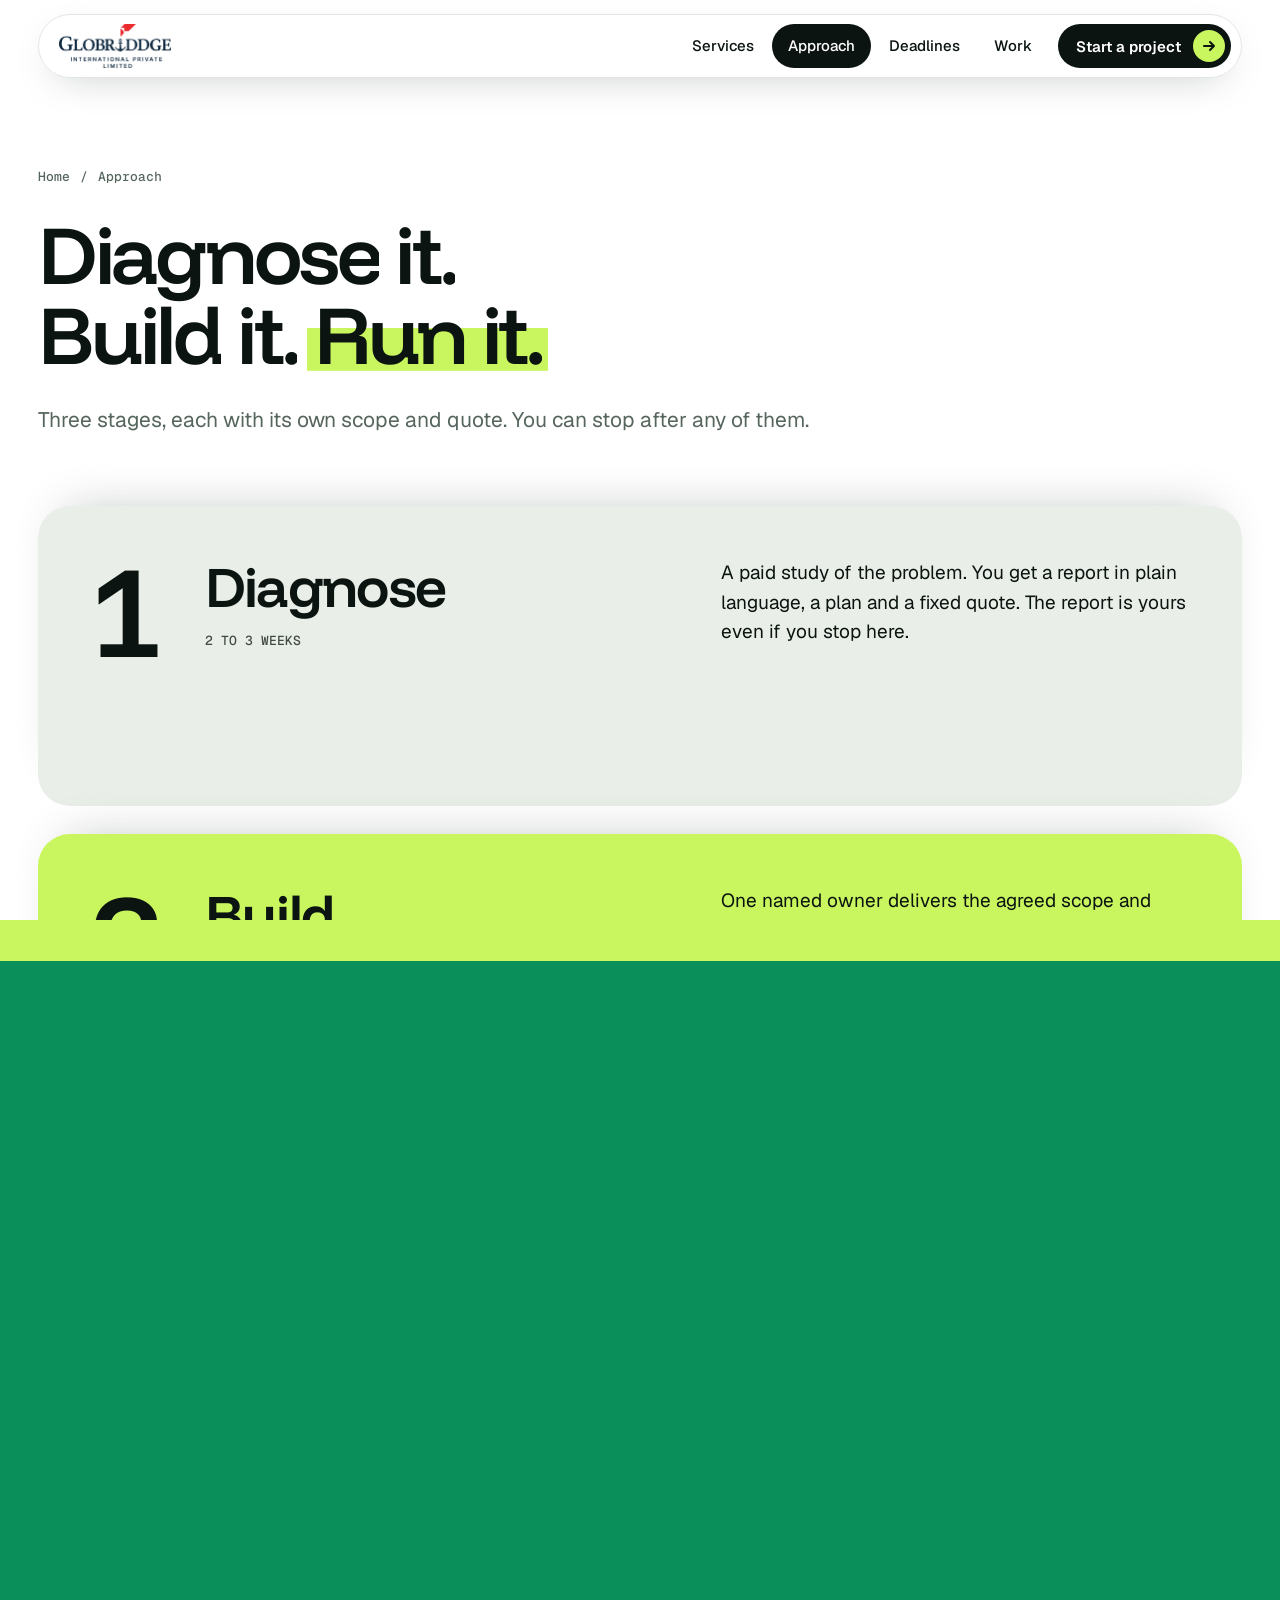
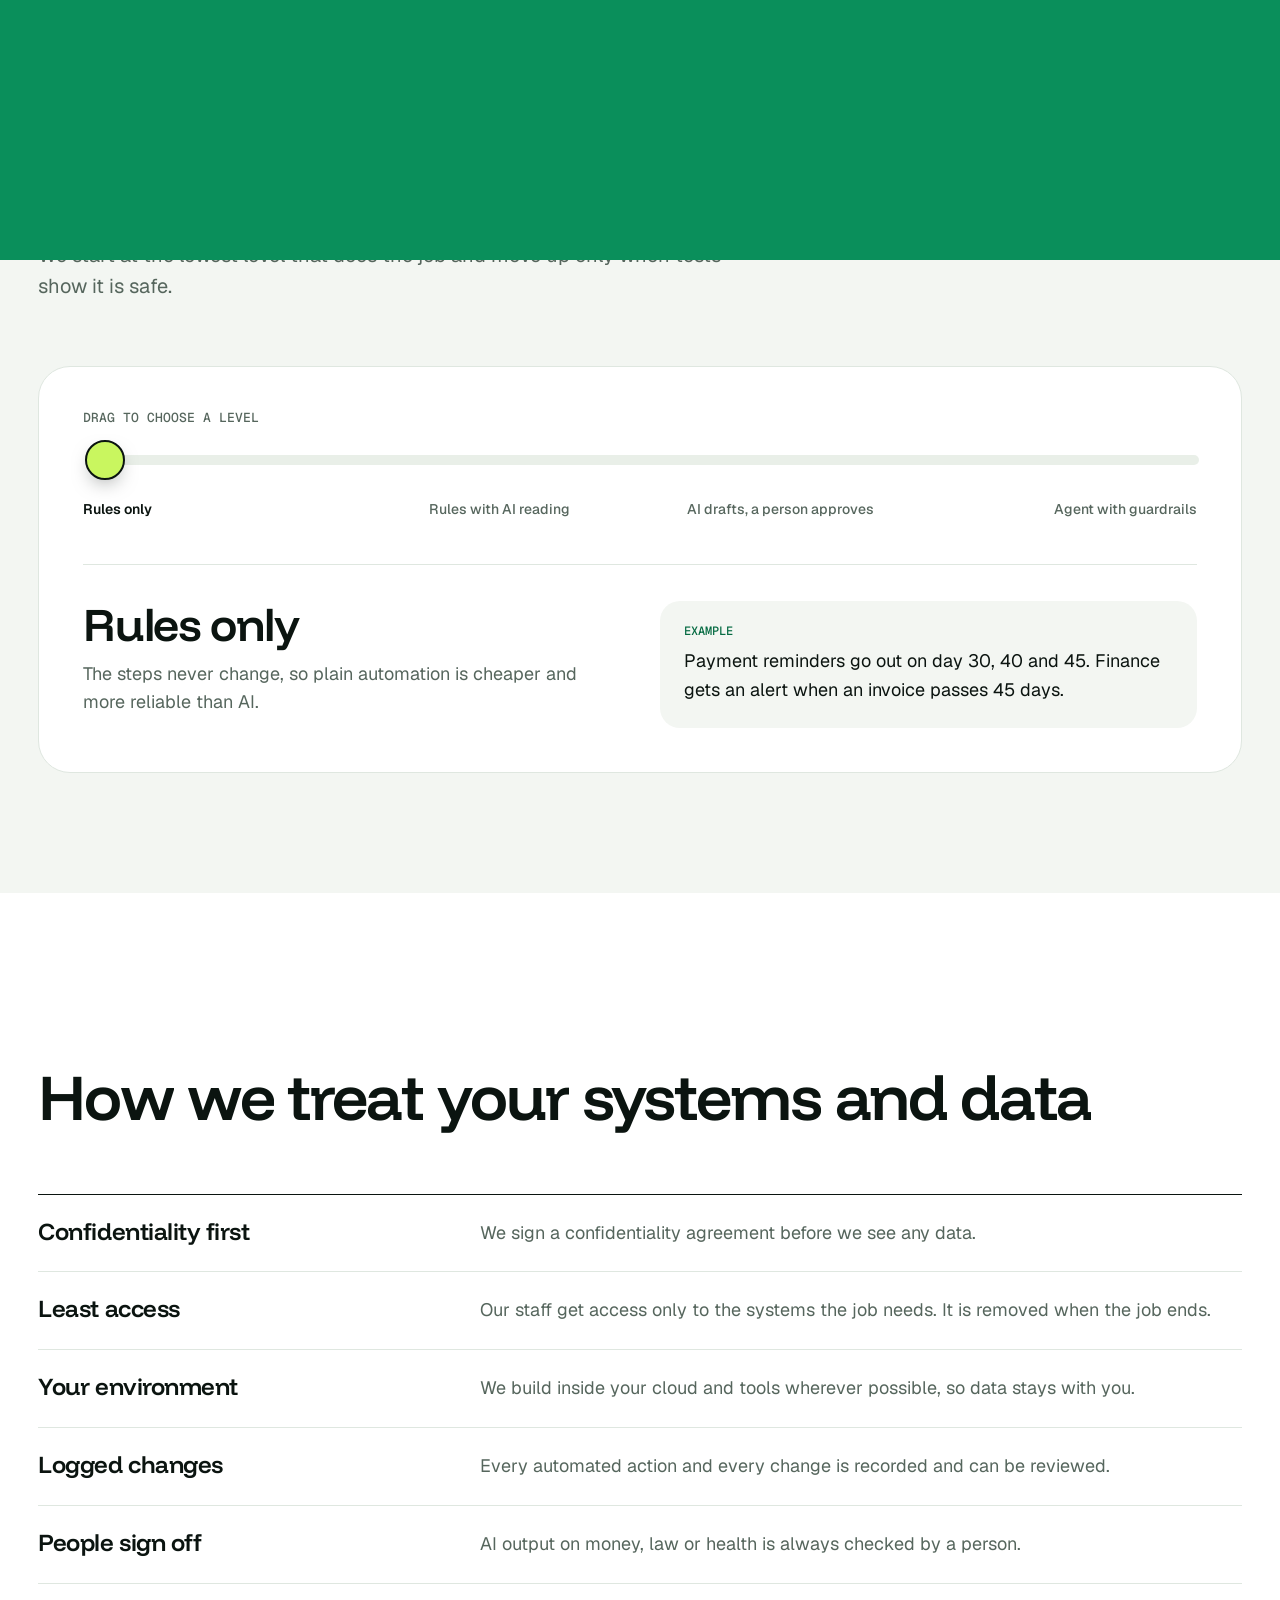
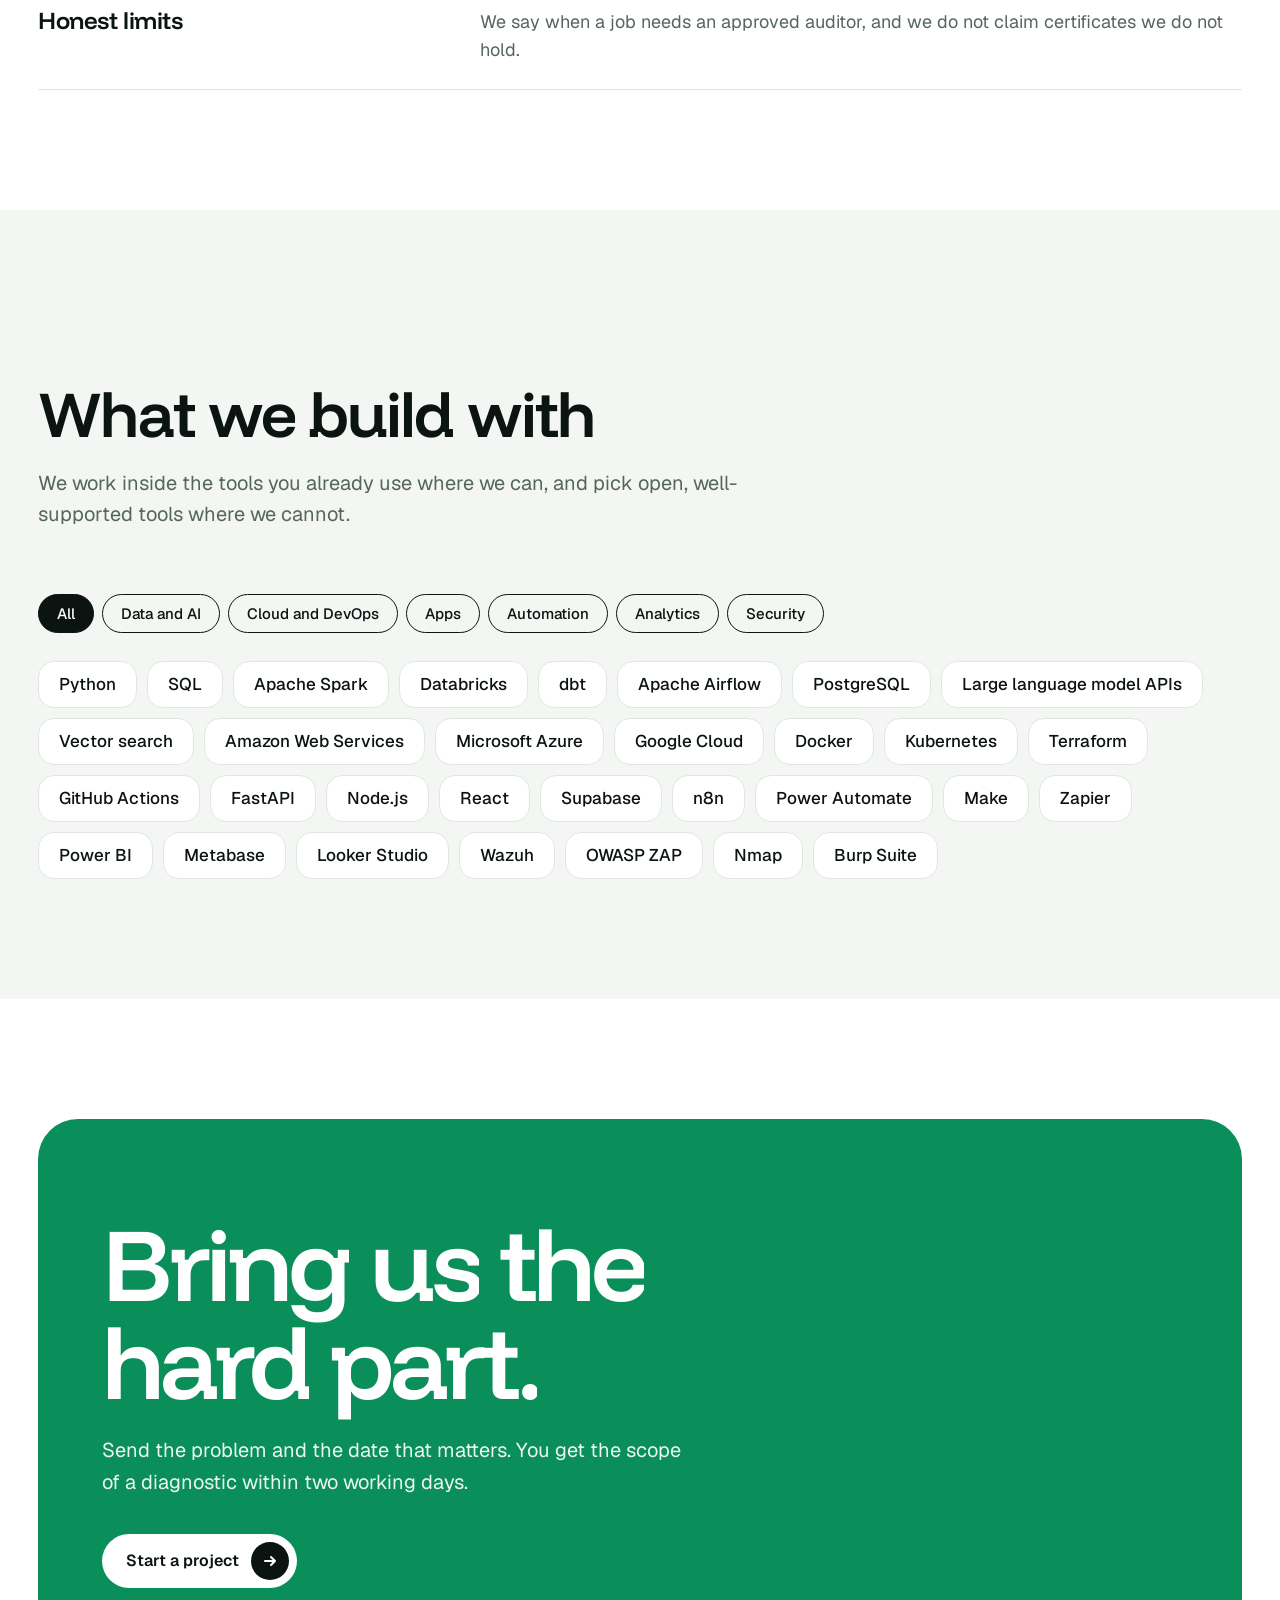
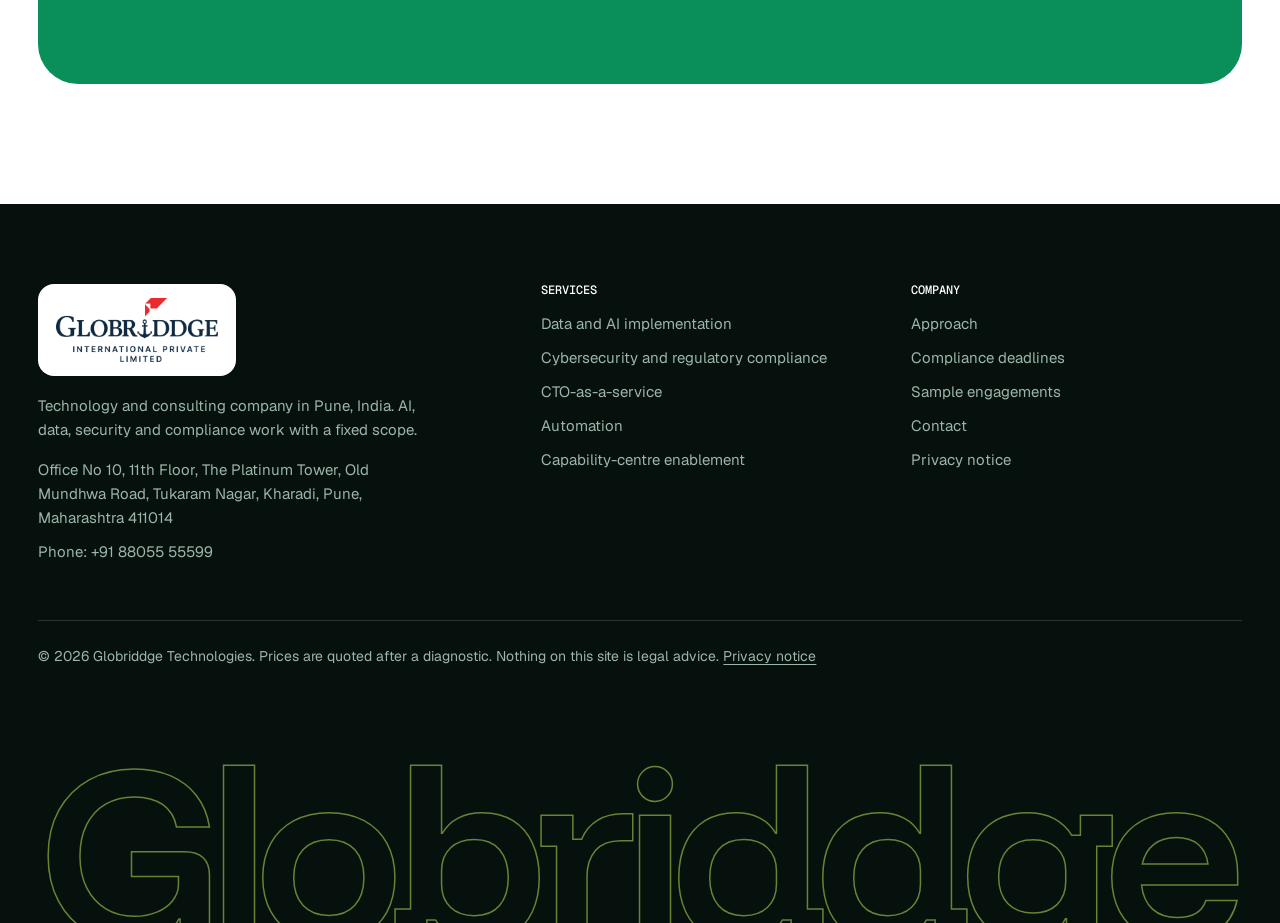
==== commit 61a22475: "Remove Demos link from menu and footer for now Co-Authored-By: Claude Fable 5.2 <noreply@anthropic.c" ====
--- a/approach.html
+++ b/approach.html
@@ -33,12 +33,12 @@
 <script type="application/ld+json">{"@context": "https://schema.org", "@graph": [{"@type": ["ProfessionalService", "Organization"], "@id": "https://globparth.github.io/glob_website/#organization", "name": "Globriddge Technologies", "url": "https://globparth.github.io/glob_website/", "logo": {"@type": "ImageObject", "url": "https://globparth.github.io/glob_website/logo.png", "width": 512, "height": 512}, "image": "https://globparth.github.io/glob_website/og-image.png", "description": "Globriddge Technologies turns deadlines and backlogs into finished AI, data and security systems for mid-sized companies, regulated Indian institutions and global firms building in India.", "telephone": "+918805555599", "address": {"@type": "PostalAddress", "streetAddress": "Office No 10, 11th Floor, The Platinum Tower, Old Mundhwa Road, Tukaram Nagar, Kharadi", "addressLocality": "Pune", "addressRegion": "Maharashtra", "postalCode": "411014", "addressCountry": "IN"}, "geo": {"@type": "GeoCoordinates", "latitude": 18.52, "longitude": 73.86}, "areaServed": [{"@type": "Country", "name": "India"}, {"@type": "Place", "name": "Worldwide"}], "hasOfferCatalog": {"@type": "OfferCatalog", "name": "Services", "itemListElement": [{"@type": "Offer", "itemOffered": {"@type": "Service", "name": "Data and AI implementation", "description": "AI assistants, data pipelines and dashboards taken from pilot to production, with tests that check every answer. Technology consulting from Pune, India.", "url": "https://globparth.github.io/glob_website/data-ai-implementation.html"}}, {"@type": "Offer", "itemOffered": {"@type": "Service", "name": "Cybersecurity and regulatory compliance", "description": "Readiness for India’s DPDP Rules, RBI cyber directions for urban co-operative banks and the SEBI cyber framework: gap reports, evidence packs and managed compliance.", "url": "https://globparth.github.io/glob_website/cybersecurity-compliance.html"}}, {"@type": "Offer", "itemOffered": {"@type": "Service", "name": "CTO-as-a-service", "description": "A senior technology leader by the month: architecture reviews, vendor and hiring decisions, cost control and technical due diligence for investors.", "url": "https://globparth.github.io/glob_website/cto-as-a-service.html"}}, {"@type": "Offer", "itemOffered": {"@type": "Service", "name": "Automation", "description": "Document, workflow and back-office automation with human approval steps. We measure hours before we start, so the saving is a number and not a guess.", "url": "https://globparth.github.io/glob_website/business-automation.html"}}, {"@type": "Offer", "itemOffered": {"@type": "Service", "name": "Capability-centre enablement", "description": "Set-up support, engineering pods and onboarding for companies building a Global Capability Centre (GCC) in India: cloud, security baseline and hiring.", "url": "https://globparth.github.io/glob_website/capability-centre-enablement.html"}}]}}, {"@type": "WebSite", "@id": "https://globparth.github.io/glob_website/#website", "url": "https://globparth.github.io/glob_website/", "name": "Globriddge Technologies", "publisher": {"@id": "https://globparth.github.io/glob_website/#organization"}, "inLanguage": "en-IN"}]}</script>
 </head>
 <body>
-<a class="skip" href="#main">Skip to content</a><div class="curtain" aria-hidden="true"></div><header class="nav" id="nav"><div class="wrap"><div class="pill"><a class="logo" href="index.html" aria-label="Globriddge, home"><img src="brand-logo.png" alt="Globriddge International Private Limited" width="904" height="357"></a><button class="burger" id="burger" aria-expanded="false" aria-controls="menu" aria-label="Open menu"><svg viewBox="0 0 24 24" fill="none" stroke="currentColor" stroke-width="2" stroke-linecap="round"><path d="M4 8h16M4 16h16"/></svg></button><nav class="menu" id="menu" aria-label="Main"><a href="services.html">Services</a><a href="approach.html" aria-current="page">Approach</a><a href="deadlines.html">Deadlines</a><a href="work.html">Work</a><a href="demos.html">Demos</a><a class="btn " href="contact.html">Start a project<i><svg viewBox="0 0 16 16" fill="none" stroke="currentColor" stroke-width="2" stroke-linecap="round" stroke-linejoin="round" aria-hidden="true"><path d="M3 8h10M9 4l4 4-4 4"/></svg></i></a></nav></div></div></header><main id="main"><section class="phero"><div class="wrap"><nav class="crumb" aria-label="Breadcrumb"><a href="index.html">Home</a><span>/</span><span>Approach</span></nav><h1 data-words>Diagnose it. Build it. <span class="hl">Run it.</span></h1><p class="lede">Three stages, each with its own scope and quote. You can stop after any of them.</p></div></section><section class="sec" style="padding-top:0"><div class="wrap"><div class="stack">
+<a class="skip" href="#main">Skip to content</a><div class="curtain" aria-hidden="true"></div><header class="nav" id="nav"><div class="wrap"><div class="pill"><a class="logo" href="index.html" aria-label="Globriddge, home"><img src="brand-logo.png" alt="Globriddge International Private Limited" width="904" height="357"></a><button class="burger" id="burger" aria-expanded="false" aria-controls="menu" aria-label="Open menu"><svg viewBox="0 0 24 24" fill="none" stroke="currentColor" stroke-width="2" stroke-linecap="round"><path d="M4 8h16M4 16h16"/></svg></button><nav class="menu" id="menu" aria-label="Main"><a href="services.html">Services</a><a href="approach.html" aria-current="page">Approach</a><a href="deadlines.html">Deadlines</a><a href="work.html">Work</a><a class="btn " href="contact.html">Start a project<i><svg viewBox="0 0 16 16" fill="none" stroke="currentColor" stroke-width="2" stroke-linecap="round" stroke-linejoin="round" aria-hidden="true"><path d="M3 8h10M9 4l4 4-4 4"/></svg></i></a></nav></div></div></header><main id="main"><section class="phero"><div class="wrap"><nav class="crumb" aria-label="Breadcrumb"><a href="index.html">Home</a><span>/</span><span>Approach</span></nav><h1 data-words>Diagnose it. Build it. <span class="hl">Run it.</span></h1><p class="lede">Three stages, each with its own scope and quote. You can stop after any of them.</p></div></section><section class="sec" style="padding-top:0"><div class="wrap"><div class="stack">
 <article class="scard" style="--i:0"><div class="n">1</div><div><h3>Diagnose</h3><span class="t">2 TO 3 WEEKS</span></div><p>A paid study of the problem. You get a report in plain language, a plan and a fixed quote. The report is yours even if you stop here.</p></article>
 <article class="scard" style="--i:1"><div class="n">2</div><div><h3>Build</h3><span class="t">6 TO 12 WEEKS</span></div><p>One named owner delivers the agreed scope and sends a progress note every week. Any change is quoted before work starts.</p></article>
 <article class="scard" style="--i:2"><div class="n">3</div><div><h3>Run</h3><span class="t">EVERY MONTH</span></div><p>We keep the system healthy, fix what breaks and report results each month, so the work does not decay after launch.</p></article></div></div></section><section class="sec soft"><div class="wrap"><div class="head"><span class="eye">THE RIGHT LEVEL</span><h2 class="h2" data-words>How much AI does the job need?</h2><p class="lede">We start at the lowest level that does the job and move up only when tests show it is safe.</p></div><div class="slider"><label for="lv" style="display:block;margin-bottom:22px">DRAG TO CHOOSE A LEVEL</label><input type="range" id="lv" min="0" max="3" step="1" value="0">
 <div class="marks" id="marks"><button type="button">Rules only</button><button type="button">Rules with AI reading</button><button type="button">AI drafts, a person approves</button><button type="button">Agent with guardrails</button></div>
-<div class="lvout" aria-live="polite"><div id="lv-a"><h3 id="lv-h">Rules only</h3><p id="lv-p">The steps never change, so plain automation is cheaper and more reliable than AI.</p></div><div class="ex" id="lv-b"><span class="lab">EXAMPLE</span><p id="lv-e">Payment reminders go out on day 30, 40 and 45. Finance gets an alert when an invoice passes 45 days.</p></div></div></div></div></section><section class="sec"><div class="wrap"><div class="head"><span class="eye">TRUST</span><h2 class="h2" data-words>How we treat your systems and data</h2></div><div class="tbl"><div class="tr2"><h3>Confidentiality first</h3><p>We sign a confidentiality agreement before we see any data.</p></div><div class="tr2"><h3>Least access</h3><p>Our staff get access only to the systems the job needs. It is removed when the job ends.</p></div><div class="tr2"><h3>Your environment</h3><p>We build inside your cloud and tools wherever possible, so data stays with you.</p></div><div class="tr2"><h3>Logged changes</h3><p>Every automated action and every change is recorded and can be reviewed.</p></div><div class="tr2"><h3>People sign off</h3><p>AI output on money, law or health is always checked by a person.</p></div><div class="tr2"><h3>Honest limits</h3><p>We say when a job needs an approved auditor, and we do not claim certificates we do not hold.</p></div></div></div></section><section class="sec soft"><div class="wrap"><div class="head"><span class="eye">TOOLS</span><h2 class="h2" data-words>What we build with</h2><p class="lede">We work inside the tools you already use where we can, and pick open, well-supported tools where we cannot.</p></div><div class="filters" id="filters"><button class="fb" type="button" data-f="all" aria-pressed="true">All</button><button class="fb" type="button" data-f="Data and AI" aria-pressed="false">Data and AI</button><button class="fb" type="button" data-f="Cloud and DevOps" aria-pressed="false">Cloud and DevOps</button><button class="fb" type="button" data-f="Apps" aria-pressed="false">Apps</button><button class="fb" type="button" data-f="Automation" aria-pressed="false">Automation</button><button class="fb" type="button" data-f="Analytics" aria-pressed="false">Analytics</button><button class="fb" type="button" data-f="Security" aria-pressed="false">Security</button></div><div class="tools" id="tools"></div></div></section><section class="sec"><div class="wrap"><div class="cpanel"><div class="rings" aria-hidden="true"><i></i><i></i><i></i></div><h2 data-words>Bring us the hard part.</h2><p>Send the problem and the date that matters. You get the scope of a diagnostic within two working days.</p><div class="cta"><a class="btn lt" href="contact.html">Start a project<i><svg viewBox="0 0 16 16" fill="none" stroke="currentColor" stroke-width="2" stroke-linecap="round" stroke-linejoin="round" aria-hidden="true"><path d="M3 8h10M9 4l4 4-4 4"/></svg></i></a></div></div></div></section></main><footer><div class="wrap"><div class="fg"><div><a class="logo chip" href="index.html"><img src="brand-logo.png" alt="Globriddge International Private Limited" width="904" height="357"></a><p style="margin-top:18px;max-width:38ch">Technology and consulting company in Pune, India. AI, data, security and compliance work with a fixed scope.</p><p style="margin-top:16px;max-width:38ch">Office No 10, 11th Floor, The Platinum Tower, Old Mundhwa Road, Tukaram Nagar, Kharadi, Pune, Maharashtra 411014</p><p style="margin-top:10px">Phone: +91 88055 55599</p></div><div><h4>SERVICES</h4><ul><li><a href="data-ai-implementation.html">Data and AI implementation</a></li><li><a href="cybersecurity-compliance.html">Cybersecurity and regulatory compliance</a></li><li><a href="cto-as-a-service.html">CTO-as-a-service</a></li><li><a href="business-automation.html">Automation</a></li><li><a href="capability-centre-enablement.html">Capability-centre enablement</a></li></ul></div><div><h4>COMPANY</h4><ul><li><a href="approach.html">Approach</a></li><li><a href="deadlines.html">Compliance deadlines</a></li><li><a href="work.html">Sample engagements</a></li><li><a href="demos.html">Demo lab</a></li><li><a href="contact.html">Contact</a></li><li><a href="privacy.html">Privacy notice</a></li></ul></div></div><div class="legal"><p>© <span class="yr">2026</span> Globriddge Technologies. Prices are quoted after a diagnostic. Nothing on this site is legal advice. <a href="privacy.html">Privacy notice</a></p></div><div class="mark" aria-hidden="true">Globriddge</div></div></footer>
+<div class="lvout" aria-live="polite"><div id="lv-a"><h3 id="lv-h">Rules only</h3><p id="lv-p">The steps never change, so plain automation is cheaper and more reliable than AI.</p></div><div class="ex" id="lv-b"><span class="lab">EXAMPLE</span><p id="lv-e">Payment reminders go out on day 30, 40 and 45. Finance gets an alert when an invoice passes 45 days.</p></div></div></div></div></section><section class="sec"><div class="wrap"><div class="head"><span class="eye">TRUST</span><h2 class="h2" data-words>How we treat your systems and data</h2></div><div class="tbl"><div class="tr2"><h3>Confidentiality first</h3><p>We sign a confidentiality agreement before we see any data.</p></div><div class="tr2"><h3>Least access</h3><p>Our staff get access only to the systems the job needs. It is removed when the job ends.</p></div><div class="tr2"><h3>Your environment</h3><p>We build inside your cloud and tools wherever possible, so data stays with you.</p></div><div class="tr2"><h3>Logged changes</h3><p>Every automated action and every change is recorded and can be reviewed.</p></div><div class="tr2"><h3>People sign off</h3><p>AI output on money, law or health is always checked by a person.</p></div><div class="tr2"><h3>Honest limits</h3><p>We say when a job needs an approved auditor, and we do not claim certificates we do not hold.</p></div></div></div></section><section class="sec soft"><div class="wrap"><div class="head"><span class="eye">TOOLS</span><h2 class="h2" data-words>What we build with</h2><p class="lede">We work inside the tools you already use where we can, and pick open, well-supported tools where we cannot.</p></div><div class="filters" id="filters"><button class="fb" type="button" data-f="all" aria-pressed="true">All</button><button class="fb" type="button" data-f="Data and AI" aria-pressed="false">Data and AI</button><button class="fb" type="button" data-f="Cloud and DevOps" aria-pressed="false">Cloud and DevOps</button><button class="fb" type="button" data-f="Apps" aria-pressed="false">Apps</button><button class="fb" type="button" data-f="Automation" aria-pressed="false">Automation</button><button class="fb" type="button" data-f="Analytics" aria-pressed="false">Analytics</button><button class="fb" type="button" data-f="Security" aria-pressed="false">Security</button></div><div class="tools" id="tools"></div></div></section><section class="sec"><div class="wrap"><div class="cpanel"><div class="rings" aria-hidden="true"><i></i><i></i><i></i></div><h2 data-words>Bring us the hard part.</h2><p>Send the problem and the date that matters. You get the scope of a diagnostic within two working days.</p><div class="cta"><a class="btn lt" href="contact.html">Start a project<i><svg viewBox="0 0 16 16" fill="none" stroke="currentColor" stroke-width="2" stroke-linecap="round" stroke-linejoin="round" aria-hidden="true"><path d="M3 8h10M9 4l4 4-4 4"/></svg></i></a></div></div></div></section></main><footer><div class="wrap"><div class="fg"><div><a class="logo chip" href="index.html"><img src="brand-logo.png" alt="Globriddge International Private Limited" width="904" height="357"></a><p style="margin-top:18px;max-width:38ch">Technology and consulting company in Pune, India. AI, data, security and compliance work with a fixed scope.</p><p style="margin-top:16px;max-width:38ch">Office No 10, 11th Floor, The Platinum Tower, Old Mundhwa Road, Tukaram Nagar, Kharadi, Pune, Maharashtra 411014</p><p style="margin-top:10px">Phone: +91 88055 55599</p></div><div><h4>SERVICES</h4><ul><li><a href="data-ai-implementation.html">Data and AI implementation</a></li><li><a href="cybersecurity-compliance.html">Cybersecurity and regulatory compliance</a></li><li><a href="cto-as-a-service.html">CTO-as-a-service</a></li><li><a href="business-automation.html">Automation</a></li><li><a href="capability-centre-enablement.html">Capability-centre enablement</a></li></ul></div><div><h4>COMPANY</h4><ul><li><a href="approach.html">Approach</a></li><li><a href="deadlines.html">Compliance deadlines</a></li><li><a href="work.html">Sample engagements</a></li><li><a href="contact.html">Contact</a></li><li><a href="privacy.html">Privacy notice</a></li></ul></div></div><div class="legal"><p>© <span class="yr">2026</span> Globriddge Technologies. Prices are quoted after a diagnostic. Nothing on this site is legal advice. <a href="privacy.html">Privacy notice</a></p></div><div class="mark" aria-hidden="true">Globriddge</div></div></footer>
 <script src="main.js?v=1794560263"></script>
 </body>
 </html>
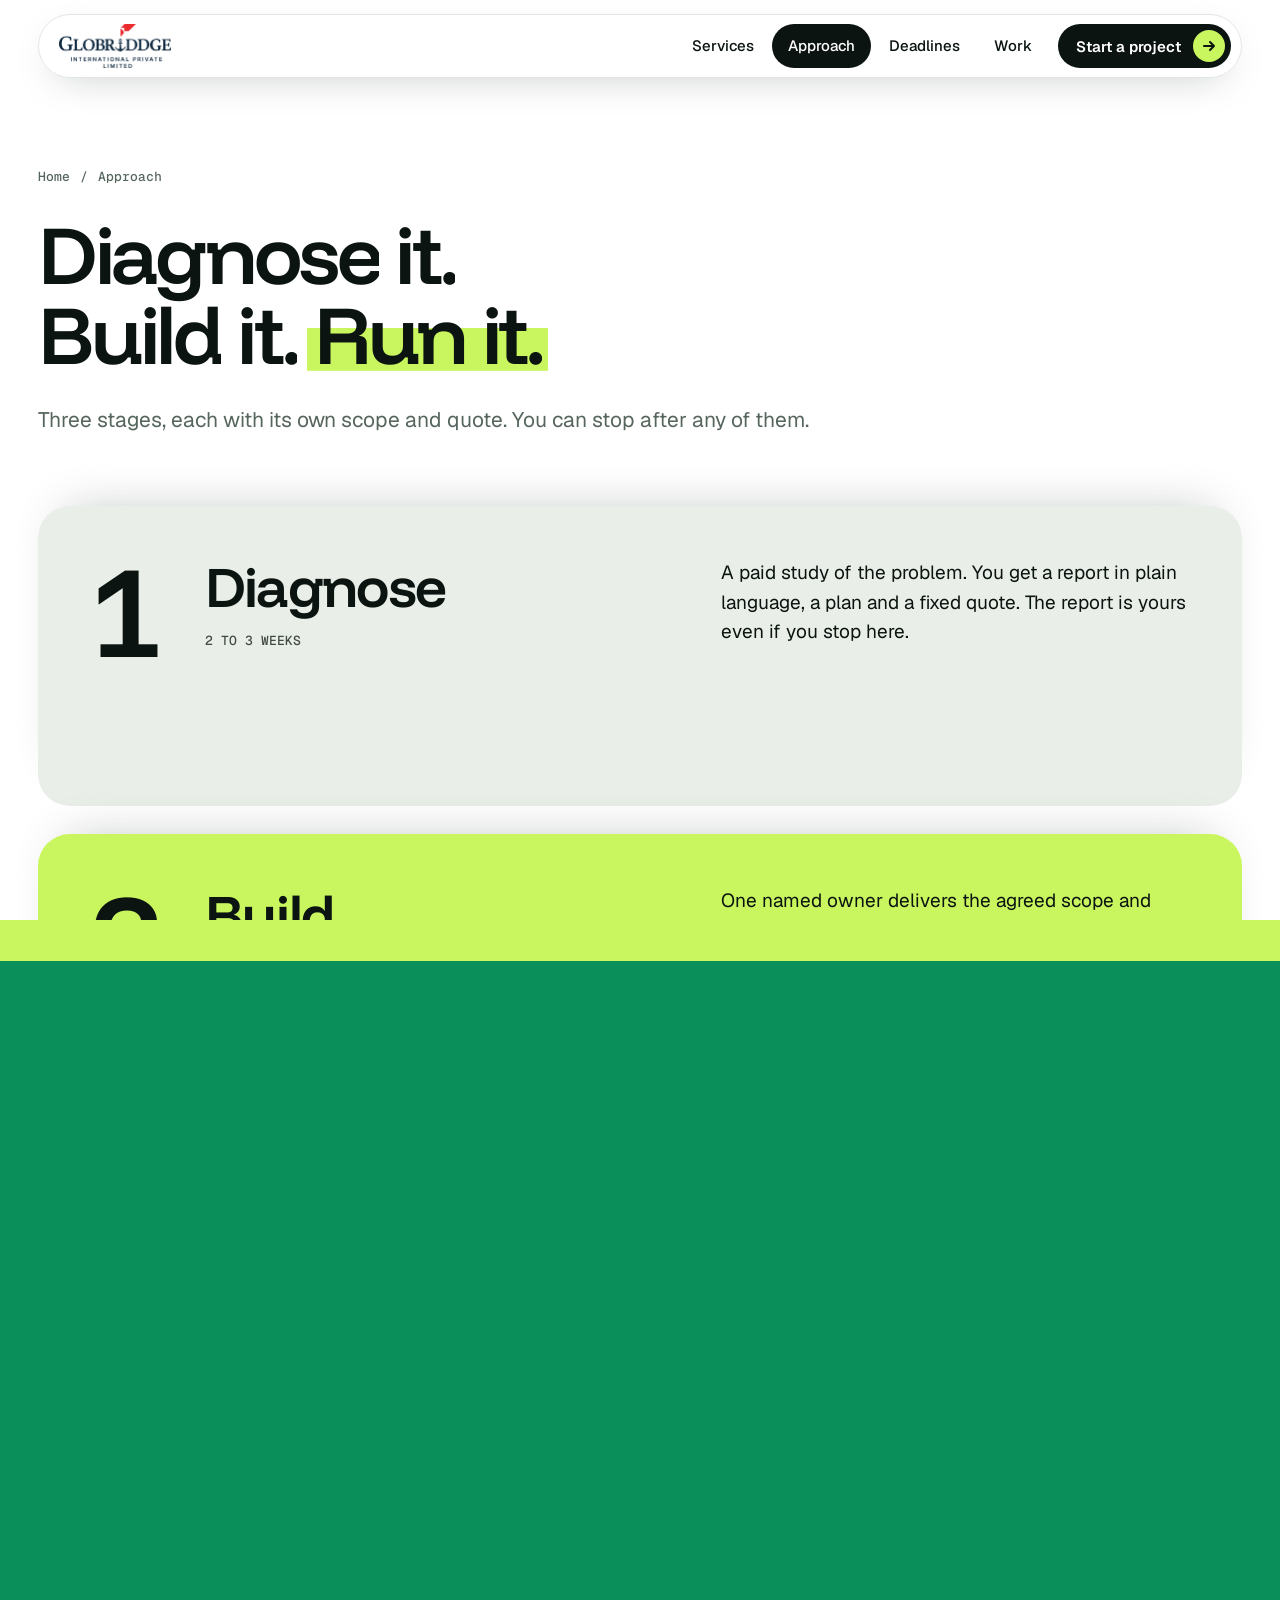
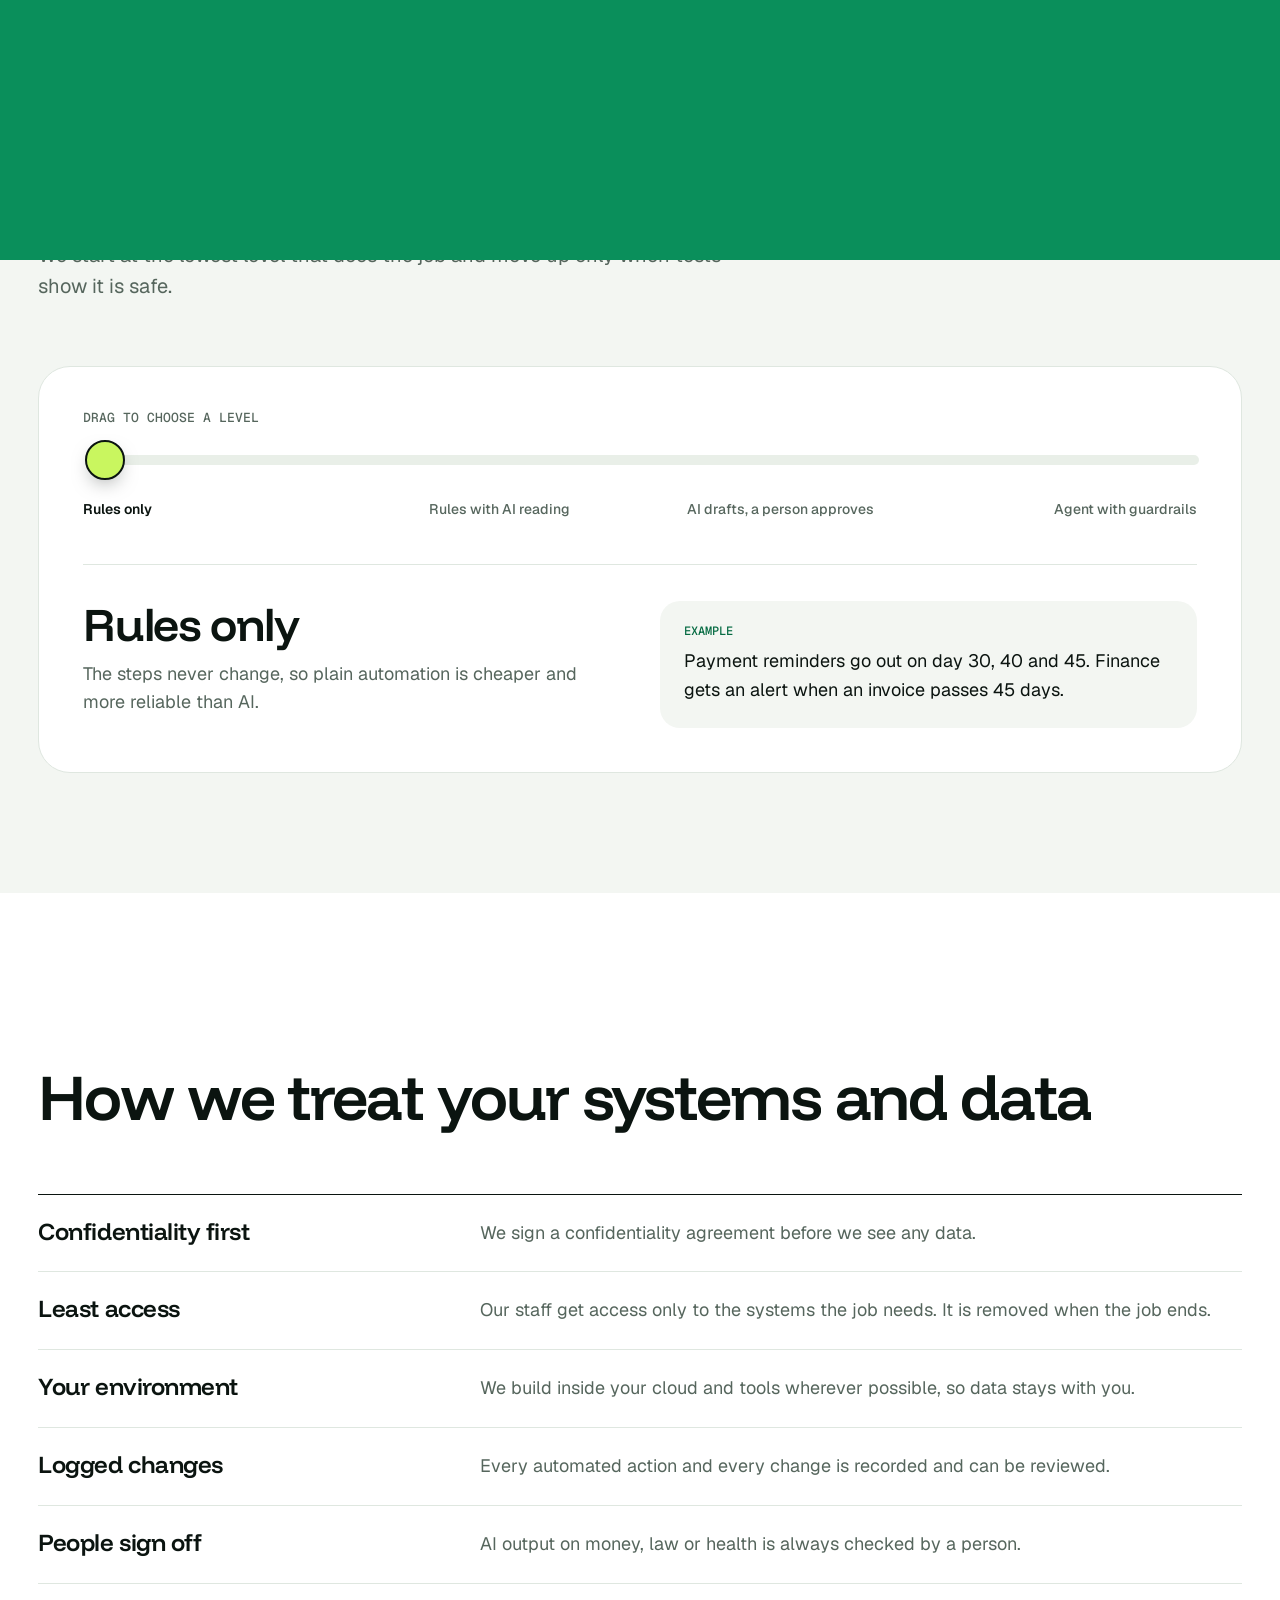
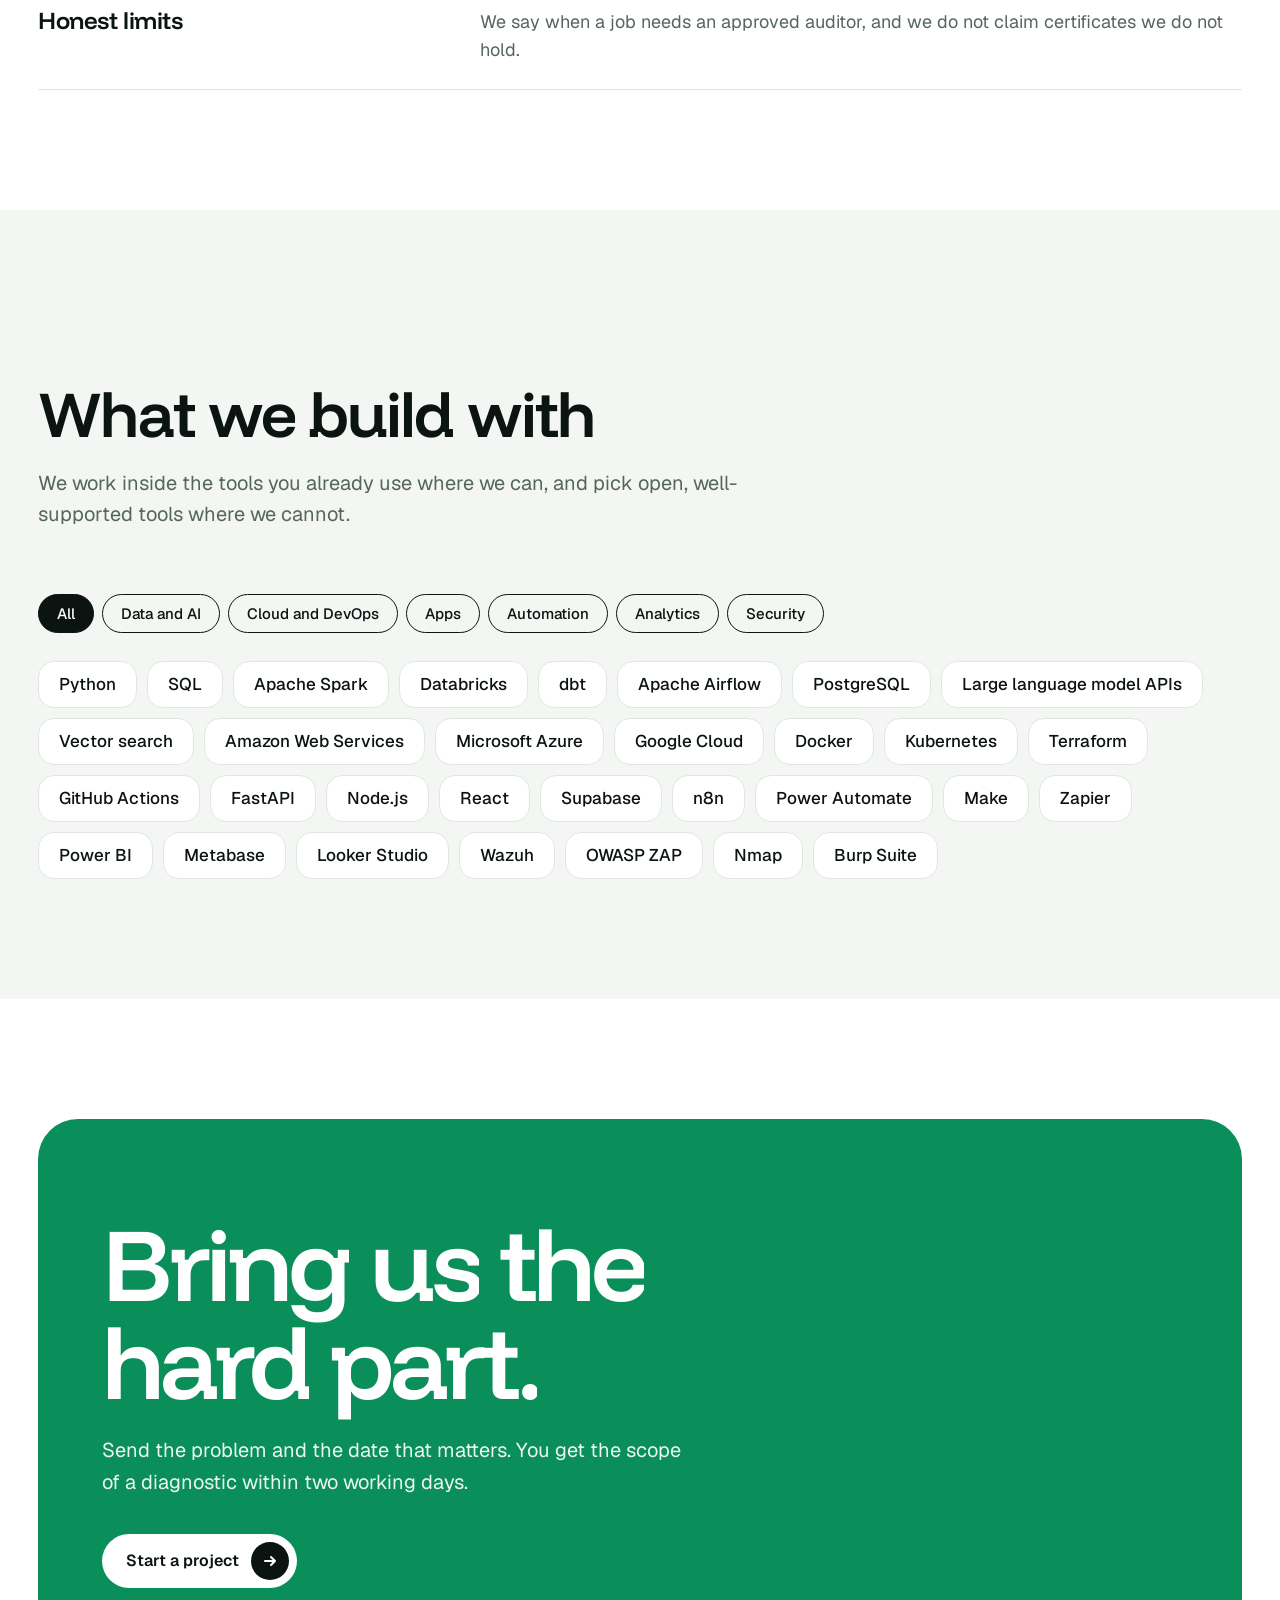
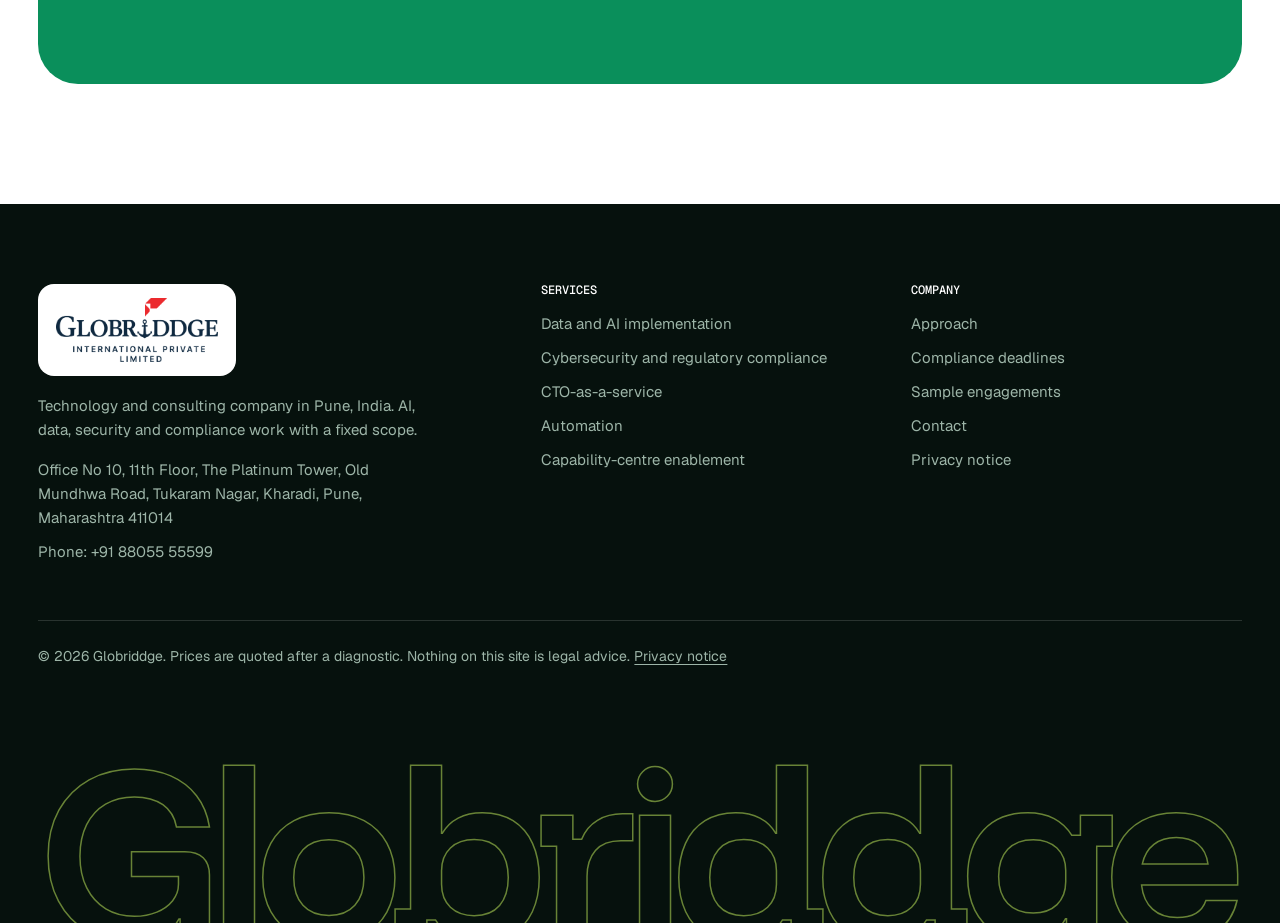
==== commit 7c191070: "Use the name Globriddge throughout; product renamed to Globriddge Flow Co-Authored-By: Claude Opus 5" ====
--- a/approach.html
+++ b/approach.html
@@ -4,33 +4,33 @@
 <meta charset="utf-8">
 <meta name="viewport" content="width=device-width, initial-scale=1, viewport-fit=cover">
 <title>How We Work: Diagnose, Build, Run | Globriddge</title>
-<meta name="description" content="How Globriddge Technologies delivers: a paid diagnostic, a fixed-scope build and monthly running, with the right level of AI and clear rules for handling your data.">
+<meta name="description" content="How Globriddge delivers: a paid diagnostic, a fixed-scope build and monthly running, with the right level of AI and clear rules for handling your data.">
 <meta name="robots" content="index, follow, max-image-preview:large">
 <link rel="canonical" href="https://globparth.github.io/glob_website/approach.html">
 <meta name="theme-color" content="#FFFFFF">
 <meta name="geo.region" content="IN-MH">
 <meta name="geo.placename" content="Pune">
 <meta property="og:type" content="website">
-<meta property="og:site_name" content="Globriddge Technologies">
+<meta property="og:site_name" content="Globriddge">
 <meta property="og:locale" content="en_IN">
 <meta property="og:title" content="How We Work: Diagnose, Build, Run | Globriddge">
-<meta property="og:description" content="How Globriddge Technologies delivers: a paid diagnostic, a fixed-scope build and monthly running, with the right level of AI and clear rules for handling your data.">
+<meta property="og:description" content="How Globriddge delivers: a paid diagnostic, a fixed-scope build and monthly running, with the right level of AI and clear rules for handling your data.">
 <meta property="og:url" content="https://globparth.github.io/glob_website/approach.html">
 <meta property="og:image" content="https://globparth.github.io/glob_website/og-image.png">
 <meta property="og:image:width" content="1200">
 <meta property="og:image:height" content="630">
 <meta name="twitter:card" content="summary_large_image">
 <meta name="twitter:title" content="How We Work: Diagnose, Build, Run | Globriddge">
-<meta name="twitter:description" content="How Globriddge Technologies delivers: a paid diagnostic, a fixed-scope build and monthly running, with the right level of AI and clear rules for handling your data.">
+<meta name="twitter:description" content="How Globriddge delivers: a paid diagnostic, a fixed-scope build and monthly running, with the right level of AI and clear rules for handling your data.">
 <meta name="twitter:image" content="https://globparth.github.io/glob_website/og-image.png">
 <link rel="icon" href="favicon.svg" type="image/svg+xml">
 <link rel="icon" href="data:image/svg+xml,%3Csvg xmlns='http://www.w3.org/2000/svg' viewBox='0 0 40 40'%3E%3Crect width='40' height='40' rx='12' fill='%230B1410'/%3E%3Cpath d='M6 29 14 17 20 24 27 11 34 29' fill='none' stroke='%23C9F65F' stroke-width='3.2' stroke-linecap='round' stroke-linejoin='round'/%3E%3C/svg%3E">
 <link rel="apple-touch-icon" href="logo.png">
 <link rel="preload" href="fonts/funnel-display-latin-wght-normal.woff2" as="font" type="font/woff2" crossorigin>
 <link rel="preload" href="fonts/geist-latin-wght-normal.woff2" as="font" type="font/woff2" crossorigin>
-<link rel="stylesheet" href="style.css?v=1794560263">
+<link rel="stylesheet" href="style.css?v=1794914275">
 <script>try{if(sessionStorage.getItem("gbT"))document.documentElement.className="arriving pre"}catch(e){}</script>
-<script type="application/ld+json">{"@context": "https://schema.org", "@graph": [{"@type": ["ProfessionalService", "Organization"], "@id": "https://globparth.github.io/glob_website/#organization", "name": "Globriddge Technologies", "url": "https://globparth.github.io/glob_website/", "logo": {"@type": "ImageObject", "url": "https://globparth.github.io/glob_website/logo.png", "width": 512, "height": 512}, "image": "https://globparth.github.io/glob_website/og-image.png", "description": "Globriddge Technologies turns deadlines and backlogs into finished AI, data and security systems for mid-sized companies, regulated Indian institutions and global firms building in India.", "telephone": "+918805555599", "address": {"@type": "PostalAddress", "streetAddress": "Office No 10, 11th Floor, The Platinum Tower, Old Mundhwa Road, Tukaram Nagar, Kharadi", "addressLocality": "Pune", "addressRegion": "Maharashtra", "postalCode": "411014", "addressCountry": "IN"}, "geo": {"@type": "GeoCoordinates", "latitude": 18.52, "longitude": 73.86}, "areaServed": [{"@type": "Country", "name": "India"}, {"@type": "Place", "name": "Worldwide"}], "hasOfferCatalog": {"@type": "OfferCatalog", "name": "Services", "itemListElement": [{"@type": "Offer", "itemOffered": {"@type": "Service", "name": "Data and AI implementation", "description": "AI assistants, data pipelines and dashboards taken from pilot to production, with tests that check every answer. Technology consulting from Pune, India.", "url": "https://globparth.github.io/glob_website/data-ai-implementation.html"}}, {"@type": "Offer", "itemOffered": {"@type": "Service", "name": "Cybersecurity and regulatory compliance", "description": "Readiness for India’s DPDP Rules, RBI cyber directions for urban co-operative banks and the SEBI cyber framework: gap reports, evidence packs and managed compliance.", "url": "https://globparth.github.io/glob_website/cybersecurity-compliance.html"}}, {"@type": "Offer", "itemOffered": {"@type": "Service", "name": "CTO-as-a-service", "description": "A senior technology leader by the month: architecture reviews, vendor and hiring decisions, cost control and technical due diligence for investors.", "url": "https://globparth.github.io/glob_website/cto-as-a-service.html"}}, {"@type": "Offer", "itemOffered": {"@type": "Service", "name": "Automation", "description": "Document, workflow and back-office automation with human approval steps. We measure hours before we start, so the saving is a number and not a guess.", "url": "https://globparth.github.io/glob_website/business-automation.html"}}, {"@type": "Offer", "itemOffered": {"@type": "Service", "name": "Capability-centre enablement", "description": "Set-up support, engineering pods and onboarding for companies building a Global Capability Centre (GCC) in India: cloud, security baseline and hiring.", "url": "https://globparth.github.io/glob_website/capability-centre-enablement.html"}}]}}, {"@type": "WebSite", "@id": "https://globparth.github.io/glob_website/#website", "url": "https://globparth.github.io/glob_website/", "name": "Globriddge Technologies", "publisher": {"@id": "https://globparth.github.io/glob_website/#organization"}, "inLanguage": "en-IN"}]}</script>
+<script type="application/ld+json">{"@context": "https://schema.org", "@graph": [{"@type": ["ProfessionalService", "Organization"], "@id": "https://globparth.github.io/glob_website/#organization", "name": "Globriddge", "url": "https://globparth.github.io/glob_website/", "logo": {"@type": "ImageObject", "url": "https://globparth.github.io/glob_website/logo.png", "width": 512, "height": 512}, "image": "https://globparth.github.io/glob_website/og-image.png", "description": "Globriddge turns deadlines and backlogs into finished AI, data and security systems for mid-sized companies, regulated Indian institutions and global firms building in India.", "telephone": "+918805555599", "address": {"@type": "PostalAddress", "streetAddress": "Office No 10, 11th Floor, The Platinum Tower, Old Mundhwa Road, Tukaram Nagar, Kharadi", "addressLocality": "Pune", "addressRegion": "Maharashtra", "postalCode": "411014", "addressCountry": "IN"}, "geo": {"@type": "GeoCoordinates", "latitude": 18.52, "longitude": 73.86}, "areaServed": [{"@type": "Country", "name": "India"}, {"@type": "Place", "name": "Worldwide"}], "hasOfferCatalog": {"@type": "OfferCatalog", "name": "Services", "itemListElement": [{"@type": "Offer", "itemOffered": {"@type": "Service", "name": "Data and AI implementation", "description": "AI assistants, data pipelines and dashboards taken from pilot to production, with tests that check every answer. Technology consulting from Pune, India.", "url": "https://globparth.github.io/glob_website/data-ai-implementation.html"}}, {"@type": "Offer", "itemOffered": {"@type": "Service", "name": "Cybersecurity and regulatory compliance", "description": "Readiness for India’s DPDP Rules, RBI cyber directions for urban co-operative banks and the SEBI cyber framework: gap reports, evidence packs and managed compliance.", "url": "https://globparth.github.io/glob_website/cybersecurity-compliance.html"}}, {"@type": "Offer", "itemOffered": {"@type": "Service", "name": "CTO-as-a-service", "description": "A senior technology leader by the month: architecture reviews, vendor and hiring decisions, cost control and technical due diligence for investors.", "url": "https://globparth.github.io/glob_website/cto-as-a-service.html"}}, {"@type": "Offer", "itemOffered": {"@type": "Service", "name": "Automation", "description": "Document, workflow and back-office automation with human approval steps. We measure hours before we start, so the saving is a number and not a guess.", "url": "https://globparth.github.io/glob_website/business-automation.html"}}, {"@type": "Offer", "itemOffered": {"@type": "Service", "name": "Capability-centre enablement", "description": "Set-up support, engineering pods and onboarding for companies building a Global Capability Centre (GCC) in India: cloud, security baseline and hiring.", "url": "https://globparth.github.io/glob_website/capability-centre-enablement.html"}}]}}, {"@type": "WebSite", "@id": "https://globparth.github.io/glob_website/#website", "url": "https://globparth.github.io/glob_website/", "name": "Globriddge", "publisher": {"@id": "https://globparth.github.io/glob_website/#organization"}, "inLanguage": "en-IN"}]}</script>
 </head>
 <body>
 <a class="skip" href="#main">Skip to content</a><div class="curtain" aria-hidden="true"></div><header class="nav" id="nav"><div class="wrap"><div class="pill"><a class="logo" href="index.html" aria-label="Globriddge, home"><img src="brand-logo.png" alt="Globriddge International Private Limited" width="904" height="357"></a><button class="burger" id="burger" aria-expanded="false" aria-controls="menu" aria-label="Open menu"><svg viewBox="0 0 24 24" fill="none" stroke="currentColor" stroke-width="2" stroke-linecap="round"><path d="M4 8h16M4 16h16"/></svg></button><nav class="menu" id="menu" aria-label="Main"><a href="services.html">Services</a><a href="approach.html" aria-current="page">Approach</a><a href="deadlines.html">Deadlines</a><a href="work.html">Work</a><a class="btn " href="contact.html">Start a project<i><svg viewBox="0 0 16 16" fill="none" stroke="currentColor" stroke-width="2" stroke-linecap="round" stroke-linejoin="round" aria-hidden="true"><path d="M3 8h10M9 4l4 4-4 4"/></svg></i></a></nav></div></div></header><main id="main"><section class="phero"><div class="wrap"><nav class="crumb" aria-label="Breadcrumb"><a href="index.html">Home</a><span>/</span><span>Approach</span></nav><h1 data-words>Diagnose it. Build it. <span class="hl">Run it.</span></h1><p class="lede">Three stages, each with its own scope and quote. You can stop after any of them.</p></div></section><section class="sec" style="padding-top:0"><div class="wrap"><div class="stack">
@@ -38,7 +38,7 @@
 <article class="scard" style="--i:1"><div class="n">2</div><div><h3>Build</h3><span class="t">6 TO 12 WEEKS</span></div><p>One named owner delivers the agreed scope and sends a progress note every week. Any change is quoted before work starts.</p></article>
 <article class="scard" style="--i:2"><div class="n">3</div><div><h3>Run</h3><span class="t">EVERY MONTH</span></div><p>We keep the system healthy, fix what breaks and report results each month, so the work does not decay after launch.</p></article></div></div></section><section class="sec soft"><div class="wrap"><div class="head"><span class="eye">THE RIGHT LEVEL</span><h2 class="h2" data-words>How much AI does the job need?</h2><p class="lede">We start at the lowest level that does the job and move up only when tests show it is safe.</p></div><div class="slider"><label for="lv" style="display:block;margin-bottom:22px">DRAG TO CHOOSE A LEVEL</label><input type="range" id="lv" min="0" max="3" step="1" value="0">
 <div class="marks" id="marks"><button type="button">Rules only</button><button type="button">Rules with AI reading</button><button type="button">AI drafts, a person approves</button><button type="button">Agent with guardrails</button></div>
-<div class="lvout" aria-live="polite"><div id="lv-a"><h3 id="lv-h">Rules only</h3><p id="lv-p">The steps never change, so plain automation is cheaper and more reliable than AI.</p></div><div class="ex" id="lv-b"><span class="lab">EXAMPLE</span><p id="lv-e">Payment reminders go out on day 30, 40 and 45. Finance gets an alert when an invoice passes 45 days.</p></div></div></div></div></section><section class="sec"><div class="wrap"><div class="head"><span class="eye">TRUST</span><h2 class="h2" data-words>How we treat your systems and data</h2></div><div class="tbl"><div class="tr2"><h3>Confidentiality first</h3><p>We sign a confidentiality agreement before we see any data.</p></div><div class="tr2"><h3>Least access</h3><p>Our staff get access only to the systems the job needs. It is removed when the job ends.</p></div><div class="tr2"><h3>Your environment</h3><p>We build inside your cloud and tools wherever possible, so data stays with you.</p></div><div class="tr2"><h3>Logged changes</h3><p>Every automated action and every change is recorded and can be reviewed.</p></div><div class="tr2"><h3>People sign off</h3><p>AI output on money, law or health is always checked by a person.</p></div><div class="tr2"><h3>Honest limits</h3><p>We say when a job needs an approved auditor, and we do not claim certificates we do not hold.</p></div></div></div></section><section class="sec soft"><div class="wrap"><div class="head"><span class="eye">TOOLS</span><h2 class="h2" data-words>What we build with</h2><p class="lede">We work inside the tools you already use where we can, and pick open, well-supported tools where we cannot.</p></div><div class="filters" id="filters"><button class="fb" type="button" data-f="all" aria-pressed="true">All</button><button class="fb" type="button" data-f="Data and AI" aria-pressed="false">Data and AI</button><button class="fb" type="button" data-f="Cloud and DevOps" aria-pressed="false">Cloud and DevOps</button><button class="fb" type="button" data-f="Apps" aria-pressed="false">Apps</button><button class="fb" type="button" data-f="Automation" aria-pressed="false">Automation</button><button class="fb" type="button" data-f="Analytics" aria-pressed="false">Analytics</button><button class="fb" type="button" data-f="Security" aria-pressed="false">Security</button></div><div class="tools" id="tools"></div></div></section><section class="sec"><div class="wrap"><div class="cpanel"><div class="rings" aria-hidden="true"><i></i><i></i><i></i></div><h2 data-words>Bring us the hard part.</h2><p>Send the problem and the date that matters. You get the scope of a diagnostic within two working days.</p><div class="cta"><a class="btn lt" href="contact.html">Start a project<i><svg viewBox="0 0 16 16" fill="none" stroke="currentColor" stroke-width="2" stroke-linecap="round" stroke-linejoin="round" aria-hidden="true"><path d="M3 8h10M9 4l4 4-4 4"/></svg></i></a></div></div></div></section></main><footer><div class="wrap"><div class="fg"><div><a class="logo chip" href="index.html"><img src="brand-logo.png" alt="Globriddge International Private Limited" width="904" height="357"></a><p style="margin-top:18px;max-width:38ch">Technology and consulting company in Pune, India. AI, data, security and compliance work with a fixed scope.</p><p style="margin-top:16px;max-width:38ch">Office No 10, 11th Floor, The Platinum Tower, Old Mundhwa Road, Tukaram Nagar, Kharadi, Pune, Maharashtra 411014</p><p style="margin-top:10px">Phone: +91 88055 55599</p></div><div><h4>SERVICES</h4><ul><li><a href="data-ai-implementation.html">Data and AI implementation</a></li><li><a href="cybersecurity-compliance.html">Cybersecurity and regulatory compliance</a></li><li><a href="cto-as-a-service.html">CTO-as-a-service</a></li><li><a href="business-automation.html">Automation</a></li><li><a href="capability-centre-enablement.html">Capability-centre enablement</a></li></ul></div><div><h4>COMPANY</h4><ul><li><a href="approach.html">Approach</a></li><li><a href="deadlines.html">Compliance deadlines</a></li><li><a href="work.html">Sample engagements</a></li><li><a href="contact.html">Contact</a></li><li><a href="privacy.html">Privacy notice</a></li></ul></div></div><div class="legal"><p>© <span class="yr">2026</span> Globriddge Technologies. Prices are quoted after a diagnostic. Nothing on this site is legal advice. <a href="privacy.html">Privacy notice</a></p></div><div class="mark" aria-hidden="true">Globriddge</div></div></footer>
-<script src="main.js?v=1794560263"></script>
+<div class="lvout" aria-live="polite"><div id="lv-a"><h3 id="lv-h">Rules only</h3><p id="lv-p">The steps never change, so plain automation is cheaper and more reliable than AI.</p></div><div class="ex" id="lv-b"><span class="lab">EXAMPLE</span><p id="lv-e">Payment reminders go out on day 30, 40 and 45. Finance gets an alert when an invoice passes 45 days.</p></div></div></div></div></section><section class="sec"><div class="wrap"><div class="head"><span class="eye">TRUST</span><h2 class="h2" data-words>How we treat your systems and data</h2></div><div class="tbl"><div class="tr2"><h3>Confidentiality first</h3><p>We sign a confidentiality agreement before we see any data.</p></div><div class="tr2"><h3>Least access</h3><p>Our staff get access only to the systems the job needs. It is removed when the job ends.</p></div><div class="tr2"><h3>Your environment</h3><p>We build inside your cloud and tools wherever possible, so data stays with you.</p></div><div class="tr2"><h3>Logged changes</h3><p>Every automated action and every change is recorded and can be reviewed.</p></div><div class="tr2"><h3>People sign off</h3><p>AI output on money, law or health is always checked by a person.</p></div><div class="tr2"><h3>Honest limits</h3><p>We say when a job needs an approved auditor, and we do not claim certificates we do not hold.</p></div></div></div></section><section class="sec soft"><div class="wrap"><div class="head"><span class="eye">TOOLS</span><h2 class="h2" data-words>What we build with</h2><p class="lede">We work inside the tools you already use where we can, and pick open, well-supported tools where we cannot.</p></div><div class="filters" id="filters"><button class="fb" type="button" data-f="all" aria-pressed="true">All</button><button class="fb" type="button" data-f="Data and AI" aria-pressed="false">Data and AI</button><button class="fb" type="button" data-f="Cloud and DevOps" aria-pressed="false">Cloud and DevOps</button><button class="fb" type="button" data-f="Apps" aria-pressed="false">Apps</button><button class="fb" type="button" data-f="Automation" aria-pressed="false">Automation</button><button class="fb" type="button" data-f="Analytics" aria-pressed="false">Analytics</button><button class="fb" type="button" data-f="Security" aria-pressed="false">Security</button></div><div class="tools" id="tools"></div></div></section><section class="sec"><div class="wrap"><div class="cpanel"><div class="rings" aria-hidden="true"><i></i><i></i><i></i></div><h2 data-words>Bring us the hard part.</h2><p>Send the problem and the date that matters. You get the scope of a diagnostic within two working days.</p><div class="cta"><a class="btn lt" href="contact.html">Start a project<i><svg viewBox="0 0 16 16" fill="none" stroke="currentColor" stroke-width="2" stroke-linecap="round" stroke-linejoin="round" aria-hidden="true"><path d="M3 8h10M9 4l4 4-4 4"/></svg></i></a></div></div></div></section></main><footer><div class="wrap"><div class="fg"><div><a class="logo chip" href="index.html"><img src="brand-logo.png" alt="Globriddge International Private Limited" width="904" height="357"></a><p style="margin-top:18px;max-width:38ch">Technology and consulting company in Pune, India. AI, data, security and compliance work with a fixed scope.</p><p style="margin-top:16px;max-width:38ch">Office No 10, 11th Floor, The Platinum Tower, Old Mundhwa Road, Tukaram Nagar, Kharadi, Pune, Maharashtra 411014</p><p style="margin-top:10px">Phone: +91 88055 55599</p></div><div><h4>SERVICES</h4><ul><li><a href="data-ai-implementation.html">Data and AI implementation</a></li><li><a href="cybersecurity-compliance.html">Cybersecurity and regulatory compliance</a></li><li><a href="cto-as-a-service.html">CTO-as-a-service</a></li><li><a href="business-automation.html">Automation</a></li><li><a href="capability-centre-enablement.html">Capability-centre enablement</a></li></ul></div><div><h4>COMPANY</h4><ul><li><a href="approach.html">Approach</a></li><li><a href="deadlines.html">Compliance deadlines</a></li><li><a href="work.html">Sample engagements</a></li><li><a href="contact.html">Contact</a></li><li><a href="privacy.html">Privacy notice</a></li></ul></div></div><div class="legal"><p>© <span class="yr">2026</span> Globriddge. Prices are quoted after a diagnostic. Nothing on this site is legal advice. <a href="privacy.html">Privacy notice</a></p></div><div class="mark" aria-hidden="true">Globriddge</div></div></footer>
+<script src="main.js?v=1794914275"></script>
 </body>
 </html>
--- a/style.css
+++ b/style.css
@@ -1,7 +1,7 @@
 @font-face{font-family:'Funnel Display';src:url(fonts/funnel-display-latin-wght-normal.woff2) format('woff2');font-weight:300 800;font-style:normal;font-display:swap}
 @font-face{font-family:'Geist';src:url(fonts/geist-latin-wght-normal.woff2) format('woff2');font-weight:100 900;font-style:normal;font-display:swap}
 @font-face{font-family:'Geist Mono';src:url(fonts/geist-mono-latin-wght-normal.woff2) format('woff2');font-weight:100 900;font-style:normal;font-display:swap}
-/* Globriddge Technologies. Concept: a bright, quiet page with one dark window onto the Earth. White ground, near-black type, one emerald, and a lime highlighter used like a marker pen. */
+/* Globriddge. Concept: a bright, quiet page with one dark window onto the Earth. White ground, near-black type, one emerald, and a lime highlighter used like a marker pen. */
 :root{
   --bg:#FFFFFF; --soft:#F3F6F2; --soft2:#E9EFE8; --ink:#0B1410; --muted:#56665D; --line:#DFE7E0;
   --acc:#0A8F5B; --acc-d:#066B43; --hi:#C9F65F; --dark:#06110D; --dark-ink:#EAF5EE; --dark-muted:#9DB5A8; --flag:#B45309;
